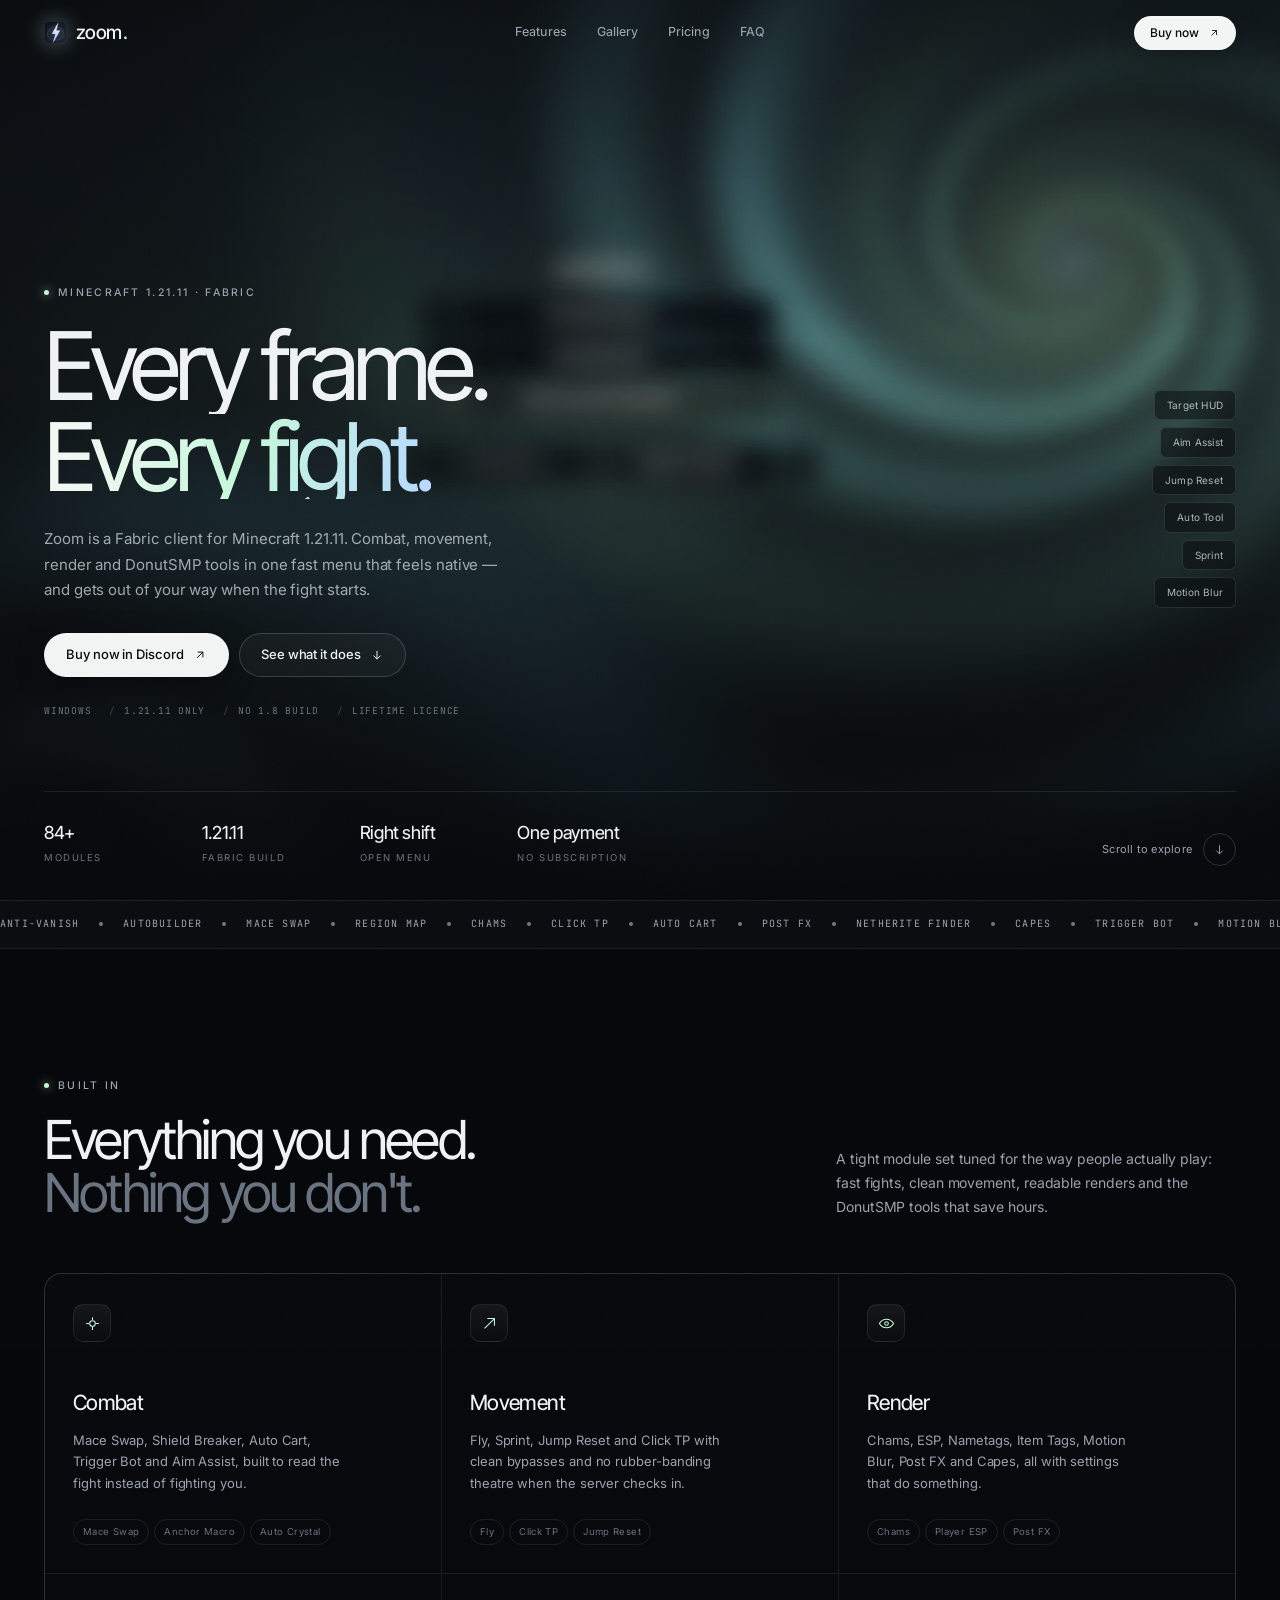
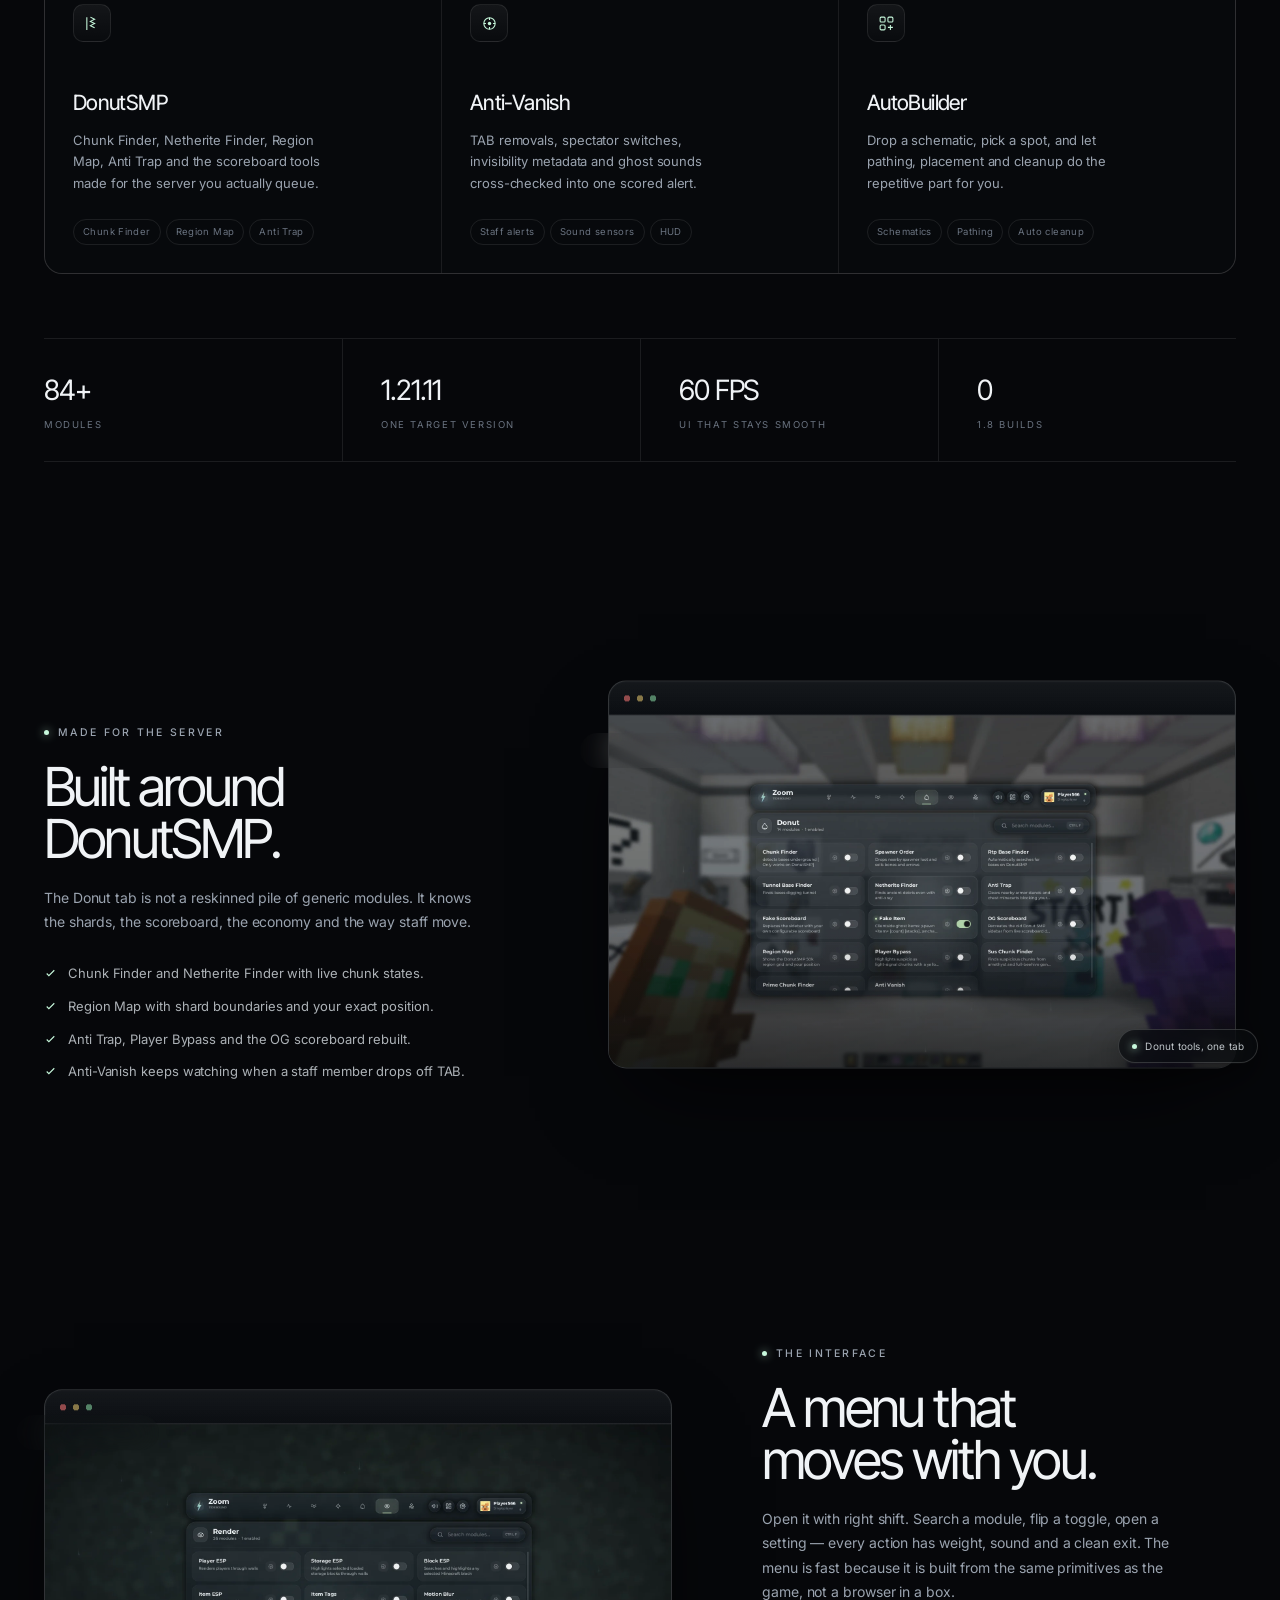
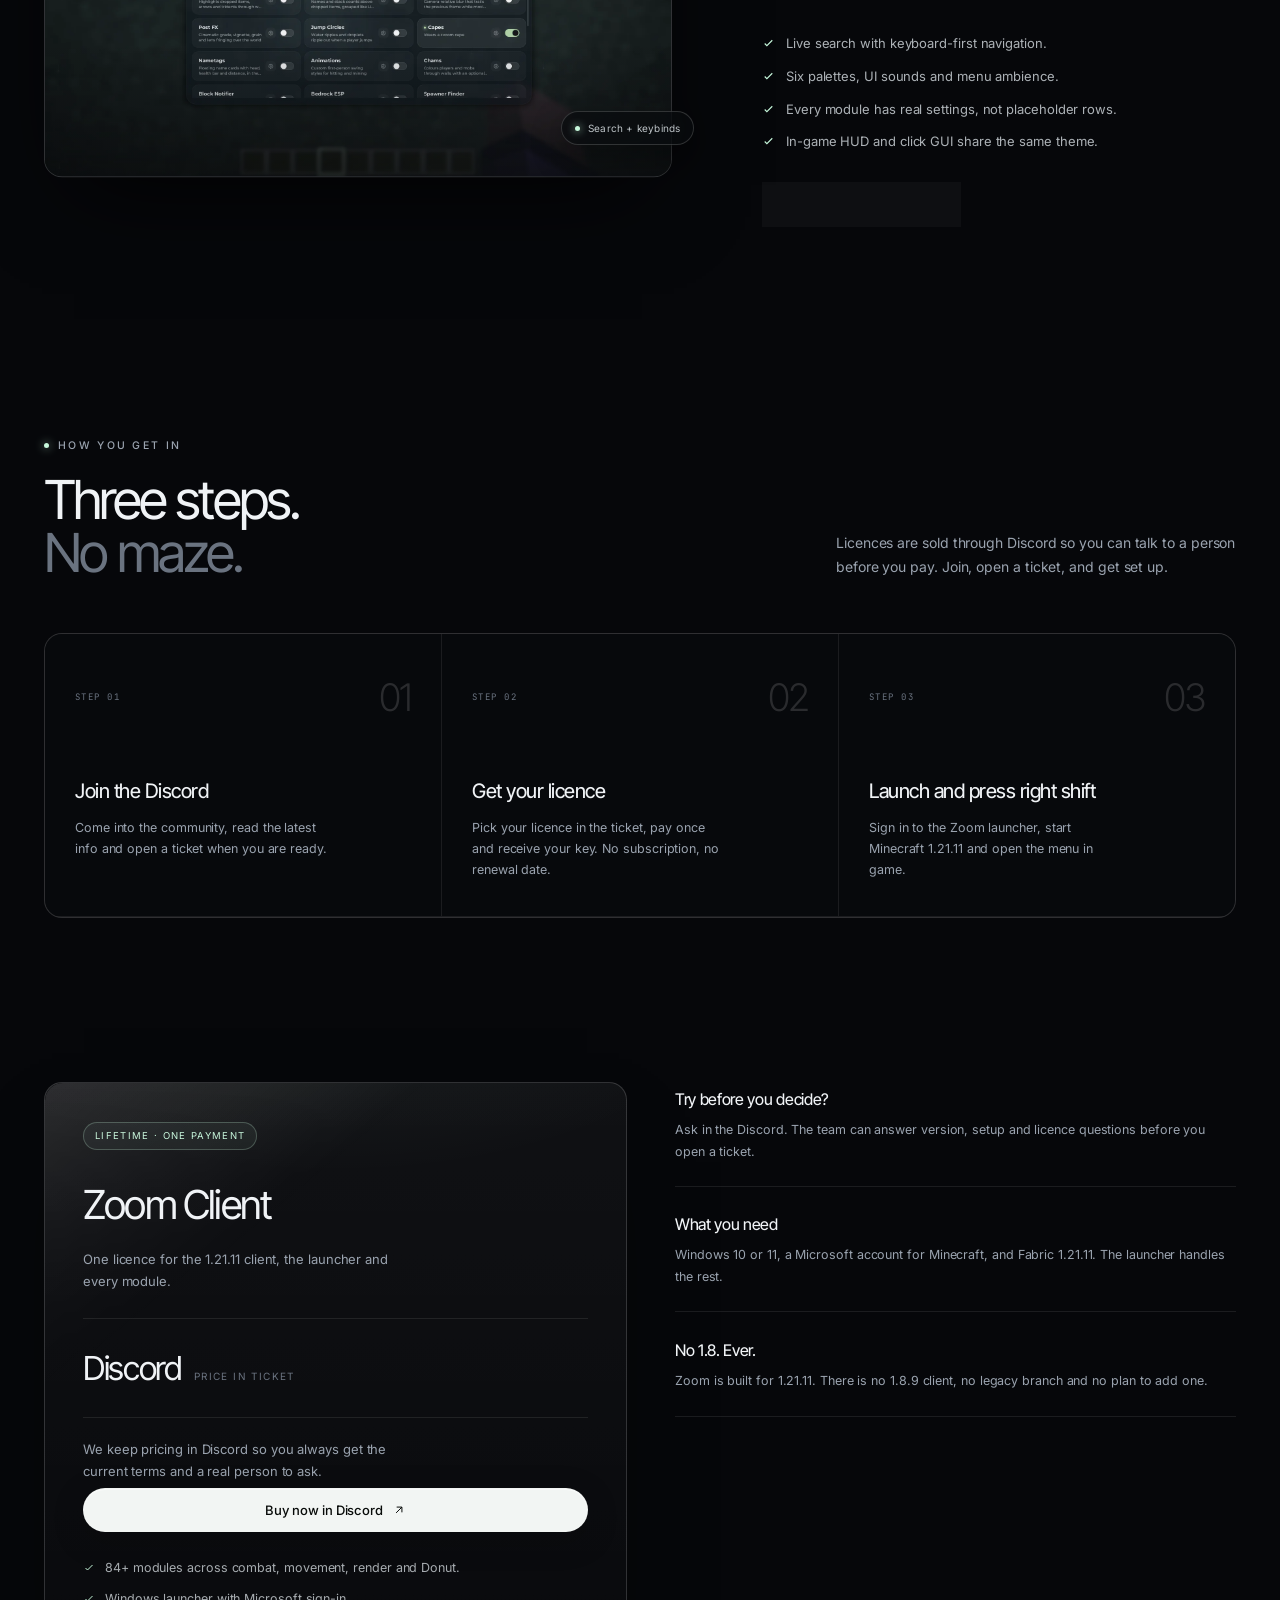
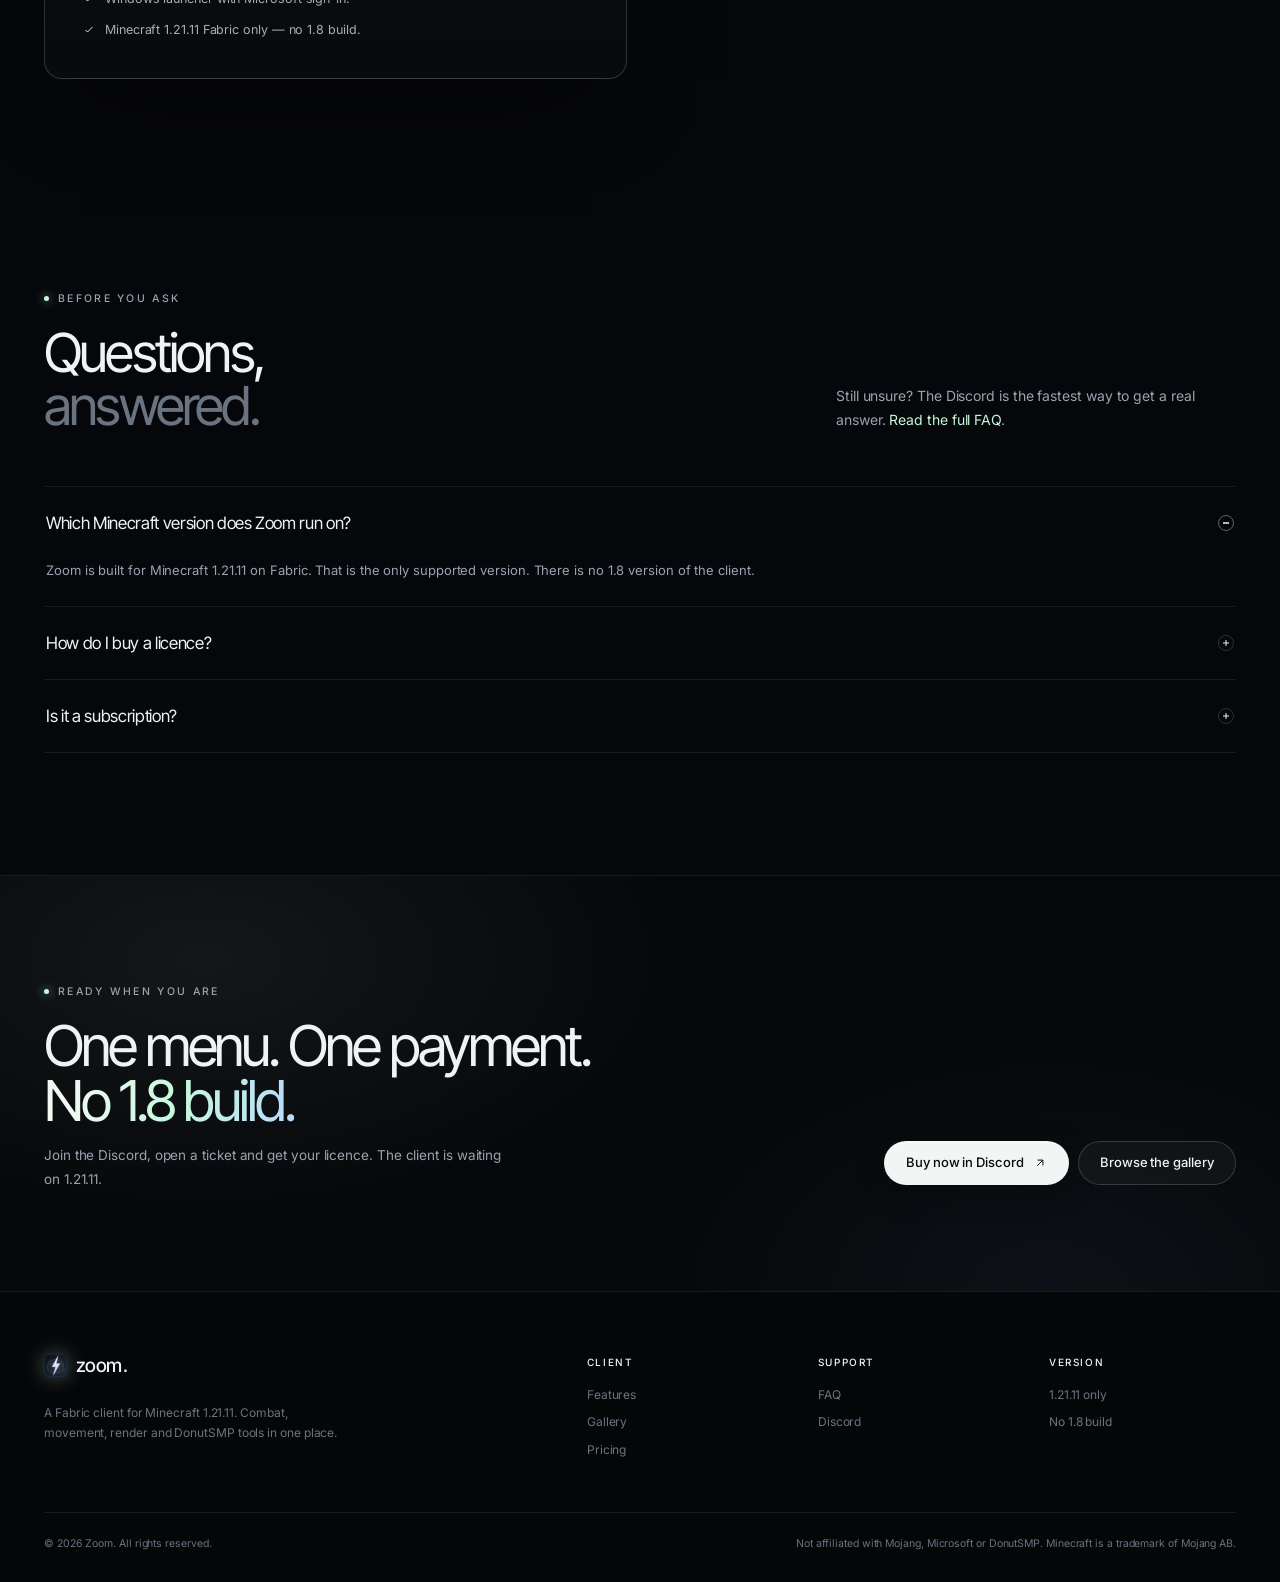
==== index.html @ 2bab6a69 "Publish the Zoom client site Build a static marketing site for the 1.21.11 Fabric client, with real " ====
<!doctype html>
<html lang="en">
<head>
  <meta charset="utf-8">
  <meta name="viewport" content="width=device-width, initial-scale=1">
  <title>Zoom — the Minecraft client that keeps up</title>
  <meta name="description" content="Zoom is a Fabric client for Minecraft 1.21.11 with combat, movement, render and DonutSMP tools. One menu, one payment, no 1.8 build.">
  <meta name="theme-color" content="#05070a">
  <meta property="og:title" content="Zoom — the Minecraft client that keeps up">
  <meta property="og:description" content="Combat, movement, render and DonutSMP tools for Minecraft 1.21.11. Built to feel native.">
  <meta property="og:image" content="assets/screenshots/gui-combat.webp">
  <link rel="icon" href="assets/logo.png">
  <link rel="preconnect" href="https://fonts.googleapis.com">
  <link rel="preconnect" href="https://fonts.gstatic.com" crossorigin>
  <link rel="stylesheet" href="css/style.css">
  <script src="js/main.js" defer></script>
</head>
<body>
  <a class="skip-link" href="#main">Skip to content</a>
  <div class="scroll-progress" aria-hidden="true"></div>
  <div class="noise" aria-hidden="true"></div>

  <header class="site-header">
    <div class="wrap nav">
      <a class="brand" href="index.html" aria-label="Zoom home">
        <img src="assets/logo.png" alt="" width="30" height="30">
        zoom<em>.</em>
      </a>
      <nav class="nav-links" aria-label="Primary navigation">
        <a href="features.html">Features</a>
        <a href="gallery.html">Gallery</a>
        <a href="pricing.html">Pricing</a>
        <a href="faq.html">FAQ</a>
      </nav>
      <div class="nav-actions">
        <a class="btn btn--primary btn--sm" href="https://discord.gg/vNaJJBzujt" target="_blank" rel="noopener" data-magnetic>
          Buy now
          <svg viewBox="0 0 24 24" fill="none" stroke="currentColor" stroke-width="1.7"><path d="M7 17 17 7M8 7h9v9"/></svg>
        </a>
        <button class="menu-toggle" type="button" aria-label="Open menu" aria-expanded="false">
          <span></span><span></span>
        </button>
      </div>
    </div>
  </header>

  <div class="mobile-menu" aria-hidden="true">
    <nav aria-label="Mobile navigation">
      <a href="index.html">Home</a>
      <a href="features.html">Features</a>
      <a href="gallery.html">Gallery</a>
      <a href="pricing.html">Pricing</a>
      <a href="faq.html">FAQ</a>
      <a href="https://discord.gg/vNaJJBzujt" target="_blank" rel="noopener">Discord</a>
    </nav>
  </div>

  <main id="main">
    <section class="hero" aria-labelledby="hero-title">
      <div class="hero__media" aria-hidden="true">
        <img src="assets/screenshots/hero-menu.webp" alt="" width="1920" height="1080">
      </div>
      <div class="hero__scrim" aria-hidden="true"></div>
      <div class="hero__grain" aria-hidden="true"></div>

      <div class="hero__inner">
        <div class="hero__copy">
          <span class="eyebrow">Minecraft 1.21.11 · Fabric</span>
          <h1 id="hero-title">
            <span class="line"><span>Every frame.</span></span>
            <span class="line"><span class="gradient-text">Every fight.</span></span>
          </h1>
          <p class="hero__sub">
            Zoom is a Fabric client for Minecraft 1.21.11. Combat, movement,
            render and DonutSMP tools in one fast menu that feels native — and
            gets out of your way when the fight starts.
          </p>
          <div class="hero__actions">
            <a class="btn btn--primary" href="https://discord.gg/vNaJJBzujt" target="_blank" rel="noopener" data-magnetic>
              Buy now in Discord
              <svg viewBox="0 0 24 24" fill="none" stroke="currentColor" stroke-width="1.7"><path d="M7 17 17 7M8 7h9v9"/></svg>
            </a>
            <a class="btn btn--ghost" href="#features">
              See what it does
              <svg viewBox="0 0 24 24" fill="none" stroke="currentColor" stroke-width="1.7"><path d="M12 5v14M6 13l6 6 6-6"/></svg>
            </a>
          </div>
          <div class="hero__note">
            <span>Windows</span>
            <span>1.21.11 only</span>
            <span>No 1.8 build</span>
            <span>Lifetime licence</span>
          </div>
        </div>

        <div class="hero__chips" aria-hidden="true">
          <span>Target HUD</span>
          <span>Aim Assist</span>
          <span>Jump Reset</span>
          <span>Auto Tool</span>
          <span>Sprint</span>
          <span>Motion Blur</span>
        </div>

        <div class="hero__bottom">
          <div class="hero__stats">
            <div class="hero__stat">
              <strong data-count="84" data-suffix="+">84+</strong>
              <span>Modules</span>
            </div>
            <div class="hero__stat">
              <strong>1.21.11</strong>
              <span>Fabric build</span>
            </div>
            <div class="hero__stat">
              <strong>Right shift</strong>
              <span>Open menu</span>
            </div>
            <div class="hero__stat">
              <strong>One payment</strong>
              <span>No subscription</span>
            </div>
          </div>
          <a class="scroll-cue" href="#features">
            Scroll to explore
            <i>
              <svg viewBox="0 0 24 24" fill="none" stroke="currentColor" stroke-width="1.7"><path d="M12 4v16M6 14l6 6 6-6"/></svg>
            </i>
          </a>
        </div>
      </div>
    </section>

    <div class="ticker" aria-hidden="true">
      <div class="ticker__track">
        <span class="ticker__item">Anti-Vanish</span>
        <span class="ticker__item">AutoBuilder</span>
        <span class="ticker__item">Mace Swap</span>
        <span class="ticker__item">Region Map</span>
        <span class="ticker__item">Chams</span>
        <span class="ticker__item">Click TP</span>
        <span class="ticker__item">Auto Cart</span>
        <span class="ticker__item">Post FX</span>
        <span class="ticker__item">Netherite Finder</span>
        <span class="ticker__item">Capes</span>
        <span class="ticker__item">Trigger Bot</span>
        <span class="ticker__item">Motion Blur</span>
        <span class="ticker__item">Shield Breaker</span>
        <span class="ticker__item">Item ESP</span>
      </div>
    </div>

    <section class="section" id="features">
      <div class="wrap">
        <div class="section-head">
          <div>
            <span class="eyebrow" data-reveal>Built in</span>
            <h2 data-reveal>Everything you need.<br><span class="muted">Nothing you don't.</span></h2>
          </div>
          <p data-reveal>
            A tight module set tuned for the way people actually play:
            fast fights, clean movement, readable renders and the DonutSMP
            tools that save hours.
          </p>
        </div>

        <div class="feature-grid">
          <article class="card" data-reveal>
            <div class="card__icon">
              <svg viewBox="0 0 24 24" fill="none" stroke="currentColor" stroke-width="1.5"><path d="M12 3v4M12 17v4M3 12h4M17 12h4"/><circle cx="12" cy="12" r="4"/></svg>
            </div>
            <h3>Combat</h3>
            <p>Mace Swap, Shield Breaker, Auto Cart, Trigger Bot and Aim Assist, built to read the fight instead of fighting you.</p>
            <div class="card__tags">
              <span class="tag">Mace Swap</span>
              <span class="tag">Anchor Macro</span>
              <span class="tag">Auto Crystal</span>
            </div>
          </article>

          <article class="card" data-reveal>
            <div class="card__icon">
              <svg viewBox="0 0 24 24" fill="none" stroke="currentColor" stroke-width="1.5"><path d="M5 19 19 5M9 5h10v10"/></svg>
            </div>
            <h3>Movement</h3>
            <p>Fly, Sprint, Jump Reset and Click TP with clean bypasses and no rubber-banding theatre when the server checks in.</p>
            <div class="card__tags">
              <span class="tag">Fly</span>
              <span class="tag">Click TP</span>
              <span class="tag">Jump Reset</span>
            </div>
          </article>

          <article class="card" data-reveal>
            <div class="card__icon">
              <svg viewBox="0 0 24 24" fill="none" stroke="currentColor" stroke-width="1.5"><path d="M2 12s3.5-6 10-6 10 6 10 6-3.5 6-10 6S2 12 2 12Z"/><circle cx="12" cy="12" r="2.6"/></svg>
            </div>
            <h3>Render</h3>
            <p>Chams, ESP, Nametags, Item Tags, Motion Blur, Post FX and Capes, all with settings that do something.</p>
            <div class="card__tags">
              <span class="tag">Chams</span>
              <span class="tag">Player ESP</span>
              <span class="tag">Post FX</span>
            </div>
          </article>

          <article class="card" data-reveal>
            <div class="card__icon">
              <svg viewBox="0 0 24 24" fill="none" stroke="currentColor" stroke-width="1.5"><path d="m9 3 6 3-6 3 6 3-6 3 6 3"/><path d="M4 3v18"/></svg>
            </div>
            <h3>DonutSMP</h3>
            <p>Chunk Finder, Netherite Finder, Region Map, Anti Trap and the scoreboard tools made for the server you actually queue.</p>
            <div class="card__tags">
              <span class="tag">Chunk Finder</span>
              <span class="tag">Region Map</span>
              <span class="tag">Anti Trap</span>
            </div>
          </article>

          <article class="card" data-reveal>
            <div class="card__icon">
              <svg viewBox="0 0 24 24" fill="none" stroke="currentColor" stroke-width="1.5"><circle cx="12" cy="12" r="8"/><path d="M12 4v3M12 17v3M4 12h3M17 12h3"/><circle cx="12" cy="12" r="2.4" fill="currentColor" stroke="none"/></svg>
            </div>
            <h3>Anti-Vanish</h3>
            <p>TAB removals, spectator switches, invisibility metadata and ghost sounds cross-checked into one scored alert.</p>
            <div class="card__tags">
              <span class="tag">Staff alerts</span>
              <span class="tag">Sound sensors</span>
              <span class="tag">HUD</span>
            </div>
          </article>

          <article class="card" data-reveal>
            <div class="card__icon">
              <svg viewBox="0 0 24 24" fill="none" stroke="currentColor" stroke-width="1.5"><rect x="3" y="3" width="7" height="7" rx="1.5"/><rect x="14" y="3" width="7" height="7" rx="1.5"/><rect x="3" y="14" width="7" height="7" rx="1.5"/><path d="M14 17.5h7M17.5 14v7"/></svg>
            </div>
            <h3>AutoBuilder</h3>
            <p>Drop a schematic, pick a spot, and let pathing, placement and cleanup do the repetitive part for you.</p>
            <div class="card__tags">
              <span class="tag">Schematics</span>
              <span class="tag">Pathing</span>
              <span class="tag">Auto cleanup</span>
            </div>
          </article>
        </div>

        <div class="stat-band" data-reveal>
          <div>
            <strong data-count="84" data-suffix="+">84+</strong>
            <span>Modules</span>
          </div>
          <div>
            <strong>1.21.11</strong>
            <span>One target version</span>
          </div>
          <div>
            <strong>60 FPS</strong>
            <span>UI that stays smooth</span>
          </div>
          <div>
            <strong>0</strong>
            <span>1.8 builds</span>
          </div>
        </div>
      </div>
    </section>

    <section class="section">
      <div class="wrap split">
        <div class="split__copy" data-reveal="left">
          <span class="eyebrow">Made for the server</span>
          <h2>Built around DonutSMP.</h2>
          <p>
            The Donut tab is not a reskinned pile of generic modules. It knows
            the shards, the scoreboard, the economy and the way staff move.
          </p>
          <ul class="feature-list">
            <li>
              <svg viewBox="0 0 24 24" fill="none" stroke="currentColor" stroke-width="2"><path d="m5 12 4 4L19 6"/></svg>
              Chunk Finder and Netherite Finder with live chunk states.
            </li>
            <li>
              <svg viewBox="0 0 24 24" fill="none" stroke="currentColor" stroke-width="2"><path d="m5 12 4 4L19 6"/></svg>
              Region Map with shard boundaries and your exact position.
            </li>
            <li>
              <svg viewBox="0 0 24 24" fill="none" stroke="currentColor" stroke-width="2"><path d="m5 12 4 4L19 6"/></svg>
              Anti Trap, Player Bypass and the OG scoreboard rebuilt.
            </li>
            <li>
              <svg viewBox="0 0 24 24" fill="none" stroke="currentColor" stroke-width="2"><path d="m5 12 4 4L19 6"/></svg>
              Anti-Vanish keeps watching when a staff member drops off TAB.
            </li>
          </ul>
        </div>
        <div class="split__media" data-reveal="scale">
          <div class="shot-frame" data-tilt="5" data-parallax="0.04">
            <img src="assets/screenshots/gui-donut.webp" alt="Zoom client Donut tab showing Chunk Finder, Netherite Finder, Region Map and Anti Vanish modules" loading="lazy" width="1920" height="1080">
          </div>
          <div class="float-tag float-tag--a"><i></i> 84 modules loaded</div>
          <div class="float-tag float-tag--b"><i></i> Donut tools, one tab</div>
        </div>
      </div>
    </section>

    <section class="section">
      <div class="wrap split split--reverse">
        <div class="split__copy" data-reveal="left">
          <span class="eyebrow">The interface</span>
          <h2>A menu that moves with you.</h2>
          <p>
            Open it with right shift. Search a module, flip a toggle, open a
            setting — every action has weight, sound and a clean exit. The
            menu is fast because it is built from the same primitives as the
            game, not a browser in a box.
          </p>
          <ul class="feature-list">
            <li>
              <svg viewBox="0 0 24 24" fill="none" stroke="currentColor" stroke-width="2"><path d="m5 12 4 4L19 6"/></svg>
              Live search with keyboard-first navigation.
            </li>
            <li>
              <svg viewBox="0 0 24 24" fill="none" stroke="currentColor" stroke-width="2"><path d="m5 12 4 4L19 6"/></svg>
              Six palettes, UI sounds and menu ambience.
            </li>
            <li>
              <svg viewBox="0 0 24 24" fill="none" stroke="currentColor" stroke-width="2"><path d="m5 12 4 4L19 6"/></svg>
              Every module has real settings, not placeholder rows.
            </li>
            <li>
              <svg viewBox="0 0 24 24" fill="none" stroke="currentColor" stroke-width="2"><path d="m5 12 4 4L19 6"/></svg>
              In-game HUD and click GUI share the same theme.
            </li>
          </ul>
          <a class="btn btn--ghost" href="features.html" style="margin-top: 30px">
            Explore every feature
            <svg viewBox="0 0 24 24" fill="none" stroke="currentColor" stroke-width="1.7"><path d="M5 12h14M13 6l6 6-6 6"/></svg>
          </a>
        </div>
        <div class="split__media" data-reveal="scale">
          <div class="shot-frame" data-tilt="5" data-parallax="0.04">
            <img src="assets/screenshots/gui-render.webp" alt="Zoom client Render tab with Player ESP, Chams, Motion Blur and Post FX modules" loading="lazy" width="1920" height="1080">
          </div>
          <div class="float-tag float-tag--a"><i></i> Render · 26 modules</div>
          <div class="float-tag float-tag--b"><i></i> Search + keybinds</div>
        </div>
      </div>
    </section>

    <section class="section section--tight">
      <div class="wrap">
        <div class="section-head">
          <div>
            <span class="eyebrow" data-reveal>How you get in</span>
            <h2 data-reveal>Three steps.<br><span class="muted">No maze.</span></h2>
          </div>
          <p data-reveal>
            Licences are sold through Discord so you can talk to a person
            before you pay. Join, open a ticket, and get set up.
          </p>
        </div>

        <div class="steps">
          <article class="step" data-reveal>
            <div class="step__num"><span>STEP 01</span><strong>01</strong></div>
            <h3>Join the Discord</h3>
            <p>Come into the community, read the latest info and open a ticket when you are ready.</p>
          </article>
          <article class="step" data-reveal>
            <div class="step__num"><span>STEP 02</span><strong>02</strong></div>
            <h3>Get your licence</h3>
            <p>Pick your licence in the ticket, pay once and receive your key. No subscription, no renewal date.</p>
          </article>
          <article class="step" data-reveal>
            <div class="step__num"><span>STEP 03</span><strong>03</strong></div>
            <h3>Launch and press right shift</h3>
            <p>Sign in to the Zoom launcher, start Minecraft 1.21.11 and open the menu in game.</p>
          </article>
        </div>
      </div>
    </section>

    <section class="section section--tight">
      <div class="wrap">
        <div class="price-grid">
          <div class="price-card" data-reveal>
            <span class="price-card__badge">Lifetime · one payment</span>
            <h3>Zoom Client</h3>
            <p>One licence for the 1.21.11 client, the launcher and every module.</p>
            <div class="price-card__price">
              <strong>Discord</strong>
              <span>price in ticket</span>
            </div>
            <p>We keep pricing in Discord so you always get the current terms and a real person to ask.</p>
            <a class="btn btn--primary btn--wide" href="https://discord.gg/vNaJJBzujt" target="_blank" rel="noopener" data-magnetic>
              Buy now in Discord
              <svg viewBox="0 0 24 24" fill="none" stroke="currentColor" stroke-width="1.7"><path d="M7 17 17 7M8 7h9v9"/></svg>
            </a>
            <ul class="price-list">
              <li><svg viewBox="0 0 24 24" fill="none" stroke="currentColor" stroke-width="2"><path d="m5 12 4 4L19 6"/></svg>84+ modules across combat, movement, render and Donut.</li>
              <li><svg viewBox="0 0 24 24" fill="none" stroke="currentColor" stroke-width="2"><path d="m5 12 4 4L19 6"/></svg>Windows launcher with Microsoft sign-in.</li>
              <li><svg viewBox="0 0 24 24" fill="none" stroke="currentColor" stroke-width="2"><path d="m5 12 4 4L19 6"/></svg>Minecraft 1.21.11 Fabric only — no 1.8 build.</li>
            </ul>
          </div>
          <div class="price-aside">
            <div class="info-card" data-reveal>
              <h4>Try before you decide?</h4>
              <p>Ask in the Discord. The team can answer version, setup and licence questions before you open a ticket.</p>
            </div>
            <div class="info-card" data-reveal>
              <h4>What you need</h4>
              <p>Windows 10 or 11, a Microsoft account for Minecraft, and Fabric 1.21.11. The launcher handles the rest.</p>
            </div>
            <div class="info-card" data-reveal>
              <h4>No 1.8. Ever.</h4>
              <p>Zoom is built for 1.21.11. There is no 1.8.9 client, no legacy branch and no plan to add one.</p>
            </div>
          </div>
        </div>
      </div>
    </section>

    <section class="section">
      <div class="wrap">
        <div class="section-head">
          <div>
            <span class="eyebrow" data-reveal>Before you ask</span>
            <h2 data-reveal>Questions,<br><span class="muted">answered.</span></h2>
          </div>
          <p data-reveal>Still unsure? The Discord is the fastest way to get a real answer. <a href="faq.html" style="color: var(--mint)">Read the full FAQ</a>.</p>
        </div>
        <div class="faq-list" data-reveal>
          <div class="faq-item is-open">
            <button class="faq-q" type="button" aria-expanded="true">Which Minecraft version does Zoom run on?<i></i></button>
            <div class="faq-a"><div><p>Zoom is built for Minecraft 1.21.11 on Fabric. That is the only supported version. There is no 1.8 version of the client.</p></div></div>
          </div>
          <div class="faq-item">
            <button class="faq-q" type="button" aria-expanded="false">How do I buy a licence?<i></i></button>
            <div class="faq-a"><div><p>Join the Discord and open a ticket. You will get the current price, payment details and a key that you redeem in the launcher.</p></div></div>
          </div>
          <div class="faq-item">
            <button class="faq-q" type="button" aria-expanded="false">Is it a subscription?<i></i></button>
            <div class="faq-a"><div><p>No. A licence is a one-time payment. You are not billed monthly and there is no renewal date.</p></div></div>
          </div>
        </div>
      </div>
    </section>

    <section class="cta-band">
      <div class="wrap cta-band__inner">
        <div data-reveal>
          <span class="eyebrow">Ready when you are</span>
          <h2>One menu. One payment.<br><span class="gradient-text">No 1.8 build.</span></h2>
          <p>Join the Discord, open a ticket and get your licence. The client is waiting on 1.21.11.</p>
        </div>
        <div class="cta-band__actions" data-reveal>
          <a class="btn btn--primary" href="https://discord.gg/vNaJJBzujt" target="_blank" rel="noopener">
            Buy now in Discord
            <svg viewBox="0 0 24 24" fill="none" stroke="currentColor" stroke-width="1.7"><path d="M7 17 17 7M8 7h9v9"/></svg>
          </a>
          <a class="btn btn--ghost" href="gallery.html">Browse the gallery</a>
        </div>
      </div>
    </section>
  </main>

  <footer class="site-footer">
    <div class="wrap">
      <div class="footer-top">
        <div class="footer-brand">
          <a class="brand" href="index.html">
            <img src="assets/logo.png" alt="" width="30" height="30">
            zoom<em>.</em>
          </a>
          <p>A Fabric client for Minecraft 1.21.11. Combat, movement, render and DonutSMP tools in one place.</p>
        </div>
        <div class="footer-col">
          <h5>Client</h5>
          <a href="features.html">Features</a>
          <a href="gallery.html">Gallery</a>
          <a href="pricing.html">Pricing</a>
        </div>
        <div class="footer-col">
          <h5>Support</h5>
          <a href="faq.html">FAQ</a>
          <a href="https://discord.gg/vNaJJBzujt" target="_blank" rel="noopener">Discord</a>
        </div>
        <div class="footer-col">
          <h5>Version</h5>
          <a href="faq.html">1.21.11 only</a>
          <a href="faq.html">No 1.8 build</a>
        </div>
      </div>
      <div class="footer-bottom">
        <span>© <span data-year>2026</span> Zoom. All rights reserved.</span>
        <span class="disclaimer">Not affiliated with Mojang, Microsoft or DonutSMP. Minecraft is a trademark of Mojang AB.</span>
      </div>
    </div>
  </footer>
</body>
</html>
---- css/style.css ----
@import url("https://fonts.googleapis.com/css2?family=Inter+Tight:wght@300;400;500;600&family=Inter:wght@300;400;450;500;600&family=JetBrains+Mono:wght@400;500&display=swap");

/* ------------------------------------------------------------------ base */

:root {
  --bg: #06070a;
  --bg-raise: #0a0c10;
  --panel: rgba(255, 255, 255, 0.032);
  --panel-strong: rgba(255, 255, 255, 0.06);
  --line: rgba(255, 255, 255, 0.085);
  --line-strong: rgba(255, 255, 255, 0.16);
  --text: #f0f3f6;
  --muted: #9aa3af;
  --faint: #6a7380;
  --mint: #c7f8dc;
  --mint-deep: #8be2b4;
  --ice: #bcdcff;
  --radius: 18px;
  --radius-sm: 12px;
  --ease: cubic-bezier(0.22, 1, 0.36, 1);
  --ease-soft: cubic-bezier(0.4, 0, 0.2, 1);
  --max: 1320px;
  --nav: 66px;
}

*, *::before, *::after { box-sizing: border-box; }

html {
  scroll-behavior: smooth;
  -webkit-text-size-adjust: 100%;
}

body {
  margin: 0;
  min-height: 100vh;
  background:
    radial-gradient(1100px 760px at 8% -12%, rgba(126, 226, 178, 0.055), transparent 62%),
    radial-gradient(900px 700px at 96% 4%, rgba(150, 195, 255, 0.045), transparent 58%),
    var(--bg);
  color: var(--text);
  font-family: "Inter", system-ui, -apple-system, "Segoe UI", sans-serif;
  font-size: 15.5px;
  font-weight: 400;
  line-height: 1.65;
  letter-spacing: -0.005em;
  overflow-x: hidden;
  -webkit-font-smoothing: antialiased;
  text-rendering: optimizeLegibility;
}

body.is-loading { overflow: hidden; }

body.page-leaving {
  opacity: 0;
  transition: opacity 0.3s ease;
}

::selection { background: var(--mint); color: #071009; }

img, svg, video { display: block; max-width: 100%; }
a { color: inherit; text-decoration: none; }
button { font: inherit; color: inherit; }

p, h1, h2, h3, h4, h5, ul, ol, figure, blockquote { margin: 0; }
ul, ol { padding: 0; list-style: none; }

:focus-visible { outline: 2px solid var(--mint); outline-offset: 4px; border-radius: 4px; }

.skip-link {
  position: fixed;
  top: 12px;
  left: 12px;
  z-index: 300;
  padding: 10px 16px;
  border-radius: 999px;
  background: var(--mint);
  color: #06110a;
  font-size: 13px;
  font-weight: 600;
  transform: translateY(-160%);
  transition: transform 0.25s var(--ease);
}
.skip-link:focus { transform: none; }

.wrap {
  width: min(var(--max), calc(100% - 88px));
  margin-inline: auto;
}

/* ---------------------------------------------------------------- grain */

.noise {
  position: fixed;
  inset: -50%;
  z-index: 90;
  pointer-events: none;
  opacity: 0.038;
  background-image: url("data:image/svg+xml;utf8,<svg xmlns='http://www.w3.org/2000/svg' width='160' height='160'><filter id='n'><feTurbulence type='fractalNoise' baseFrequency='.82' numOctaves='4' stitchTiles='stitch'/></filter><rect width='160' height='160' filter='url(%23n)' opacity='.55'/></svg>");
  animation: grain 8s steps(6) infinite;
}

@keyframes grain {
  0%, 100% { transform: translate(0, 0); }
  20% { transform: translate(-2%, 2%); }
  40% { transform: translate(2%, -1%); }
  60% { transform: translate(-1%, -2%); }
  80% { transform: translate(1%, 2%); }
}

/* --------------------------------------------------------------- header */

.site-header {
  position: fixed;
  inset: 0 0 auto;
  z-index: 100;
  height: var(--nav);
  display: flex;
  align-items: center;
  border-bottom: 1px solid transparent;
  transition: background 0.4s var(--ease-soft), border-color 0.4s var(--ease-soft), backdrop-filter 0.4s;
}

.site-header.is-scrolled {
  background: rgba(6, 7, 10, 0.72);
  border-bottom-color: var(--line);
  -webkit-backdrop-filter: blur(18px) saturate(140%);
  backdrop-filter: blur(18px) saturate(140%);
}

.nav {
  display: flex;
  align-items: center;
  gap: 24px;
  height: 100%;
}

.brand {
  display: inline-flex;
  align-items: center;
  gap: 9px;
  font-family: "Inter Tight", sans-serif;
  font-size: 19px;
  font-weight: 500;
  letter-spacing: -0.035em;
  line-height: 1;
  z-index: 2;
}

.brand img {
  width: 23px;
  height: 23px;
  object-fit: contain;
  filter: drop-shadow(0 0 10px rgba(199, 248, 220, 0.35));
  transition: transform 0.5s var(--ease);
}
.brand:hover img { transform: rotate(14deg) scale(1.06); }

.brand em {
  font-style: normal;
  color: var(--mint);
  margin-left: -7px;
}

.nav-links {
  position: absolute;
  left: 50%;
  transform: translateX(-50%);
  display: flex;
  align-items: center;
  gap: 4px;
}

.nav-links a {
  position: relative;
  padding: 7px 13px;
  border-radius: 999px;
  color: var(--muted);
  font-size: 12.5px;
  font-weight: 450;
  letter-spacing: 0.005em;
  transition: color 0.25s ease, background 0.25s ease;
}
.nav-links a:hover { color: var(--text); background: rgba(255, 255, 255, 0.045); }
.nav-links a[aria-current="page"] { color: var(--text); }
.nav-links a[aria-current="page"]::after {
  content: "";
  position: absolute;
  left: 50%;
  bottom: 1px;
  width: 3px;
  height: 3px;
  border-radius: 50%;
  background: var(--mint);
  transform: translateX(-50%);
  box-shadow: 0 0 8px var(--mint);
}

.nav-actions {
  display: flex;
  align-items: center;
  gap: 10px;
  margin-left: auto;
  z-index: 2;
}

/* -------------------------------------------------------------- buttons */

.btn {
  position: relative;
  display: inline-flex;
  align-items: center;
  justify-content: center;
  gap: 9px;
  min-height: 44px;
  padding: 0 21px;
  border: 1px solid transparent;
  border-radius: 999px;
  font-size: 13px;
  font-weight: 500;
  letter-spacing: -0.005em;
  white-space: nowrap;
  overflow: hidden;
  isolation: isolate;
  transition: transform 0.35s var(--ease), background 0.3s ease, border-color 0.3s ease, color 0.3s ease;
}

.btn svg { width: 14px; height: 14px; flex: none; transition: transform 0.35s var(--ease); }

.btn--primary {
  background: #f2f5f3;
  color: #080b09;
  box-shadow: 0 1px 0 rgba(255, 255, 255, 0.5) inset, 0 8px 30px rgba(0, 0, 0, 0.25);
}
.btn--primary::before {
  content: "";
  position: absolute;
  inset: 0;
  z-index: -1;
  background: linear-gradient(110deg, transparent 20%, rgba(199, 248, 220, 0.8) 50%, transparent 80%);
  transform: translateX(-120%);
  transition: transform 0.65s var(--ease);
}
.btn--primary:hover { transform: translateY(-1px); background: #ffffff; }
.btn--primary:hover::before { transform: translateX(120%); }
.btn--primary:hover svg { transform: translate(2px, -2px); }

.btn--ghost {
  border-color: var(--line-strong);
  background: rgba(255, 255, 255, 0.035);
  color: var(--text);
  -webkit-backdrop-filter: blur(14px);
  backdrop-filter: blur(14px);
}
.btn--ghost:hover { background: rgba(255, 255, 255, 0.075); border-color: rgba(255, 255, 255, 0.28); transform: translateY(-1px); }
.btn--ghost:hover svg { transform: translateX(3px); }

.btn--sm { min-height: 34px; padding: 0 15px; font-size: 12px; }
.btn--sm svg { width: 12px; height: 12px; }
.btn--wide { width: 100%; }

.menu-toggle {
  display: none;
  width: 36px;
  height: 36px;
  padding: 0;
  border: 1px solid var(--line);
  border-radius: 50%;
  background: rgba(255, 255, 255, 0.04);
  cursor: pointer;
  place-items: center;
}
.menu-toggle span {
  display: block;
  width: 13px;
  height: 1px;
  margin: 3px auto;
  background: var(--text);
  transition: transform 0.3s var(--ease);
}
body.menu-open .menu-toggle span:first-child { transform: translateY(2px) rotate(45deg); }
body.menu-open .menu-toggle span:last-child { transform: translateY(-2px) rotate(-45deg); }

.mobile-menu {
  position: fixed;
  inset: 0;
  z-index: 95;
  display: flex;
  align-items: flex-end;
  padding: 110px 28px 40px;
  background: rgba(6, 7, 10, 0.86);
  -webkit-backdrop-filter: blur(26px);
  backdrop-filter: blur(26px);
  opacity: 0;
  visibility: hidden;
  transition: opacity 0.35s var(--ease), visibility 0.35s;
}
body.menu-open .mobile-menu { opacity: 1; visibility: visible; }
.mobile-menu nav { display: grid; gap: 4px; width: 100%; }
.mobile-menu a {
  font-family: "Inter Tight", sans-serif;
  font-size: clamp(30px, 9vw, 46px);
  font-weight: 400;
  letter-spacing: -0.04em;
  padding: 6px 0;
  border-bottom: 1px solid var(--line);
  opacity: 0;
  transform: translateY(18px);
  transition: opacity 0.4s var(--ease), transform 0.4s var(--ease), color 0.2s;
}
body.menu-open .mobile-menu a { opacity: 1; transform: none; }
body.menu-open .mobile-menu a:nth-child(1) { transition-delay: 0.06s; }
body.menu-open .mobile-menu a:nth-child(2) { transition-delay: 0.1s; }
body.menu-open .mobile-menu a:nth-child(3) { transition-delay: 0.14s; }
body.menu-open .mobile-menu a:nth-child(4) { transition-delay: 0.18s; }
body.menu-open .mobile-menu a:nth-child(5) { transition-delay: 0.22s; }
body.menu-open .mobile-menu a:nth-child(6) { transition-delay: 0.26s; }
.mobile-menu a:hover { color: var(--mint); }

/* ---------------------------------------------------------------- scroll */

.scroll-progress {
  position: fixed;
  inset: 0 auto auto 0;
  z-index: 110;
  width: 100%;
  height: 1px;
  background: linear-gradient(90deg, var(--mint), var(--ice));
  transform: scaleX(0);
  transform-origin: left;
  opacity: 0.75;
  pointer-events: none;
}

/* ----------------------------------------------------------------- hero */

.hero {
  position: relative;
  min-height: 100svh;
  display: flex;
  align-items: flex-end;
  overflow: hidden;
  isolation: isolate;
}

.hero__media,
.hero__scrim,
.hero__grain {
  position: absolute;
  inset: 0;
}

.hero__media img {
  width: 100%;
  height: 100%;
  object-fit: cover;
  object-position: 62% center;
  filter: brightness(0.95) saturate(0.92) contrast(1.02);
  transform: scale(1.06);
  animation: hero-drift 26s var(--ease-soft) infinite alternate;
}

@keyframes hero-drift {
  from { transform: scale(1.07) translate3d(-0.6%, 0, 0); }
  to { transform: scale(1.13) translate3d(0.9%, -1.2%, 0); }
}

.hero__scrim {
  background:
    linear-gradient(180deg, rgba(6, 7, 10, 0.66) 0%, rgba(6, 7, 10, 0.08) 38%, rgba(6, 7, 10, 0.62) 78%, var(--bg) 100%),
    linear-gradient(90deg, rgba(6, 7, 10, 0.74) 0%, rgba(6, 7, 10, 0.08) 56%, rgba(6, 7, 10, 0.24) 100%);
}

.hero__grain {
  opacity: 0.14;
  mix-blend-mode: overlay;
  background-image: url("data:image/svg+xml;utf8,<svg xmlns='http://www.w3.org/2000/svg' width='120' height='120'><filter id='g'><feTurbulence type='fractalNoise' baseFrequency='.9' numOctaves='3'/></filter><rect width='120' height='120' filter='url(%23g)' opacity='.5'/></svg>");
  pointer-events: none;
}

.hero__inner {
  position: relative;
  z-index: 2;
  width: min(var(--max), calc(100% - 88px));
  margin-inline: auto;
  padding: 150px 0 34px;
  display: grid;
  gap: 72px;
}

.hero__copy { max-width: 640px; }

.eyebrow {
  display: inline-flex;
  align-items: center;
  gap: 9px;
  font-size: 10.5px;
  font-weight: 500;
  letter-spacing: 0.22em;
  text-transform: uppercase;
  color: var(--muted);
}

.eyebrow::before {
  content: "";
  width: 5px;
  height: 5px;
  border-radius: 50%;
  background: var(--mint);
  box-shadow: 0 0 10px rgba(199, 248, 220, 0.8);
  animation: dot 3s ease-in-out infinite;
}

.eyebrow:empty::before { display: none; }

@keyframes dot {
  0%, 100% { opacity: 0.55; transform: scale(0.9); }
  50% { opacity: 1; transform: scale(1.15); }
}

.hero h1 {
  margin: 20px 0 22px;
  font-family: "Inter Tight", sans-serif;
  font-size: clamp(3.4rem, 7.4vw, 7rem);
  font-weight: 400;
  line-height: 0.9;
  letter-spacing: -0.062em;
  text-wrap: balance;
}

.hero h1 .line {
  display: block;
  overflow: hidden;
  padding-bottom: 0.06em;
}

.hero h1 .line > span {
  display: inline-block;
  animation: line-up 1.15s var(--ease) both;
}
.hero h1 .line:nth-child(2) > span { animation-delay: 0.1s; }

@keyframes line-up {
  from { transform: translateY(115%) rotate(1.5deg); }
  to { transform: none; }
}

.hero__sub {
  max-width: 470px;
  color: rgba(230, 237, 241, 0.68);
  font-size: 15px;
  line-height: 1.7;
  animation: intro-fade 1s var(--ease) 0.3s both;
}

.hero__actions {
  display: flex;
  flex-wrap: wrap;
  gap: 10px;
  margin-top: 30px;
  animation: intro-fade 1s var(--ease) 0.42s both;
}

.hero__note {
  display: flex;
  flex-wrap: wrap;
  gap: 6px 18px;
  margin-top: 26px;
  color: var(--faint);
  font-family: "JetBrains Mono", monospace;
  font-size: 9.5px;
  letter-spacing: 0.08em;
  text-transform: uppercase;
  animation: intro-fade 1s var(--ease) 0.54s both;
}

.hero__note span { display: inline-flex; align-items: center; gap: 8px; }
.hero__note span + span::before { content: "/"; color: rgba(255, 255, 255, 0.2); }

@keyframes intro-fade {
  from { opacity: 0; transform: translateY(16px); }
  to { opacity: 1; transform: none; }
}

.hero__bottom {
  display: flex;
  align-items: flex-end;
  justify-content: space-between;
  gap: 40px;
  padding-top: 26px;
  border-top: 1px solid var(--line);
  animation: intro-fade 1s var(--ease) 0.64s both;
}

.hero__stats {
  display: grid;
  grid-template-columns: repeat(4, minmax(0, 1fr));
  gap: 48px;
}

.hero__stat { display: flex; flex-direction: column; gap: 3px; }
.hero__stat strong {
  font-family: "Inter Tight", sans-serif;
  font-size: 18px;
  font-weight: 450;
  letter-spacing: -0.02em;
}
.hero__stat span {
  color: var(--faint);
  font-size: 9.5px;
  letter-spacing: 0.16em;
  text-transform: uppercase;
}

.scroll-cue {
  display: inline-flex;
  align-items: center;
  gap: 11px;
  color: var(--muted);
  font-size: 11px;
  letter-spacing: 0.02em;
  white-space: nowrap;
  transition: color 0.25s;
}
.scroll-cue:hover { color: var(--text); }
.scroll-cue i {
  display: grid;
  place-items: center;
  width: 33px;
  height: 33px;
  border: 1px solid var(--line-strong);
  border-radius: 50%;
  transition: transform 0.35s var(--ease), background 0.3s;
}
.scroll-cue i svg { width: 13px; height: 13px; animation: nudge 2.4s ease-in-out infinite; }
.scroll-cue:hover i { background: rgba(255, 255, 255, 0.06); transform: translateY(3px); }
@keyframes nudge {
  0%, 100% { transform: translateY(-2px); }
  50% { transform: translateY(3px); }
}

/* hero side chips (cold-style) */

.hero__chips {
  position: absolute;
  right: 0;
  top: 34%;
  z-index: 3;
  display: grid;
  gap: 7px;
  justify-items: end;
  pointer-events: none;
}

.hero__chips span {
  padding: 6px 12px;
  border: 1px solid rgba(255, 255, 255, 0.11);
  border-radius: 6px;
  background: rgba(10, 13, 16, 0.55);
  -webkit-backdrop-filter: blur(12px);
  backdrop-filter: blur(12px);
  color: rgba(235, 242, 246, 0.72);
  font-size: 10px;
  letter-spacing: 0.02em;
  opacity: 0;
  transform: translateX(22px);
  animation: chip-in 0.8s var(--ease) forwards;
}
.hero__chips span:nth-child(1) { animation-delay: 0.7s; }
.hero__chips span:nth-child(2) { animation-delay: 0.82s; }
.hero__chips span:nth-child(3) { animation-delay: 0.94s; }
.hero__chips span:nth-child(4) { animation-delay: 1.06s; }
.hero__chips span:nth-child(5) { animation-delay: 1.18s; }
.hero__chips span:nth-child(6) { animation-delay: 1.3s; }

@keyframes chip-in {
  to { opacity: 1; transform: none; }
}

/* --------------------------------------------------------------- ticker */

.ticker {
  overflow: hidden;
  border-block: 1px solid var(--line);
  background: rgba(255, 255, 255, 0.018);
  padding: 15px 0;
}

.ticker__track {
  display: flex;
  width: max-content;
  will-change: transform;
  animation: ticker 44s linear infinite;
}

.ticker:hover .ticker__track { animation-play-state: paused; }

.ticker__item {
  display: inline-flex;
  align-items: center;
  gap: 20px;
  padding-right: 20px;
  color: var(--muted);
  font-family: "JetBrains Mono", monospace;
  font-size: 10px;
  letter-spacing: 0.12em;
  text-transform: uppercase;
  white-space: nowrap;
}
.ticker__item::after {
  content: "";
  width: 4px;
  height: 4px;
  border-radius: 50%;
  background: rgba(199, 248, 220, 0.5);
}

@keyframes ticker {
  to { transform: translateX(-50%); }
}

/* -------------------------------------------------------------- section */

.section { padding: 122px 0; }
.section--tight { padding: 82px 0; }

.section-head {
  display: grid;
  grid-template-columns: minmax(0, 1.25fr) minmax(0, 0.75fr);
  gap: 60px;
  align-items: end;
  margin-bottom: 54px;
}

.section-head h2,
.split h2 {
  margin-top: 18px;
  font-family: "Inter Tight", sans-serif;
  font-size: clamp(2.4rem, 4.2vw, 4.1rem);
  font-weight: 400;
  line-height: 0.98;
  letter-spacing: -0.052em;
  text-wrap: balance;
}

.section-head > p,
.section-head > div > p {
  color: var(--muted);
  font-size: 14px;
  line-height: 1.72;
  max-width: 400px;
  justify-self: end;
}

.section-head--center {
  grid-template-columns: 1fr;
  justify-items: center;
  text-align: center;
  gap: 0;
  margin-bottom: 44px;
}

.muted { color: var(--faint); }

.gradient-text {
  background: linear-gradient(105deg, #f4f8f5 8%, #c7f8dc 52%, #b8d9ff 100%);
  -webkit-background-clip: text;
  background-clip: text;
  color: transparent;
}

/* -------------------------------------------------------------- cards */

.feature-grid {
  display: grid;
  grid-template-columns: repeat(3, minmax(0, 1fr));
  gap: 1px;
  background: var(--line);
  border: 1px solid var(--line);
  border-radius: var(--radius);
  overflow: hidden;
}

.card {
  position: relative;
  padding: 30px 28px 28px;
  background: #07090c;
  overflow: hidden;
  transition: background 0.4s var(--ease-soft), transform 0.4s var(--ease);
}
.card::before {
  content: "";
  position: absolute;
  inset: 0;
  background: radial-gradient(340px circle at var(--mx, 50%) var(--my, 0%), rgba(199, 248, 220, 0.09), transparent 62%);
  opacity: 0;
  transition: opacity 0.45s;
  pointer-events: none;
}
.card:hover { background: #0a0d11; }
.card:hover::before { opacity: 1; }

.card__icon {
  display: grid;
  place-items: center;
  width: 38px;
  height: 38px;
  margin-bottom: 44px;
  border: 1px solid var(--line);
  border-radius: 10px;
  background: linear-gradient(180deg, rgba(255, 255, 255, 0.055), rgba(255, 255, 255, 0.01));
  color: var(--mint);
  transition: transform 0.45s var(--ease), border-color 0.3s;
}
.card:hover .card__icon { transform: translateY(-3px); border-color: rgba(199, 248, 220, 0.32); }
.card__icon svg { width: 17px; height: 17px; }

.card h3 {
  font-family: "Inter Tight", sans-serif;
  font-size: 21px;
  font-weight: 450;
  letter-spacing: -0.03em;
}

.card p {
  margin-top: 9px;
  color: var(--muted);
  font-size: 13px;
  line-height: 1.68;
  max-width: 34ch;
}

.card__tags {
  display: flex;
  flex-wrap: wrap;
  gap: 5px;
  margin-top: 24px;
}

.tag {
  padding: 4px 9px;
  border: 1px solid var(--line);
  border-radius: 999px;
  color: var(--faint);
  font-size: 9.5px;
  letter-spacing: 0.04em;
  white-space: nowrap;
  transition: color 0.25s, border-color 0.25s;
}
.card:hover .tag { color: var(--muted); }
.tag:hover { color: var(--mint); border-color: rgba(199, 248, 220, 0.24); }

.stat-band {
  display: grid;
  grid-template-columns: repeat(4, minmax(0, 1fr));
  margin-top: 64px;
  border-block: 1px solid var(--line);
}
.stat-band > div {
  display: flex;
  flex-direction: column;
  gap: 4px;
  padding: 28px 0;
}
.stat-band > div + div { padding-left: 38px; border-left: 1px solid var(--line); }
.stat-band strong {
  font-family: "Inter Tight", sans-serif;
  font-size: 28px;
  font-weight: 400;
  letter-spacing: -0.04em;
}
.stat-band span {
  color: var(--faint);
  font-size: 9.5px;
  letter-spacing: 0.17em;
  text-transform: uppercase;
}

/* --------------------------------------------------------------- split */

.split {
  display: grid;
  grid-template-columns: minmax(0, 0.86fr) minmax(0, 1.14fr);
  gap: clamp(48px, 7vw, 100px);
  align-items: center;
}
.split--reverse { grid-template-columns: minmax(0, 1.14fr) minmax(0, 0.86fr); }
.split--reverse .split__copy { order: 2; }
.split--reverse .split__media { order: 1; }

.split__copy > p {
  margin-top: 20px;
  max-width: 440px;
  color: var(--muted);
  font-size: 14px;
  line-height: 1.75;
}

.feature-list {
  display: grid;
  gap: 12px;
  margin-top: 28px;
}
.feature-list li {
  display: flex;
  align-items: flex-start;
  gap: 11px;
  color: rgba(228, 235, 240, 0.75);
  font-size: 13px;
  line-height: 1.6;
}
.feature-list svg {
  width: 13px;
  height: 13px;
  margin-top: 4px;
  flex: none;
  color: var(--mint);
}

.split__media { position: relative; }

.shot-frame {
  position: relative;
  padding: 34px 0 0;
  border: 1px solid var(--line-strong);
  border-radius: var(--radius);
  background: linear-gradient(180deg, #0c0f13, #07090c);
  box-shadow: 0 38px 90px -30px rgba(0, 0, 0, 0.85), 0 0 0 1px rgba(255, 255, 255, 0.02) inset;
  overflow: hidden;
  transition: transform 0.65s var(--ease), border-color 0.4s;
}
.shot-frame::before {
  content: "";
  position: absolute;
  top: 0;
  left: 0;
  right: 0;
  height: 34px;
  background:
    radial-gradient(circle at 18px 17px, rgba(255, 120, 120, 0.55) 0 3px, transparent 3.5px),
    radial-gradient(circle at 31px 17px, rgba(255, 220, 120, 0.5) 0 3px, transparent 3.5px),
    radial-gradient(circle at 44px 17px, rgba(150, 240, 180, 0.5) 0 3px, transparent 3.5px),
    linear-gradient(180deg, rgba(255, 255, 255, 0.035), transparent);
  border-bottom: 1px solid var(--line);
}
.shot-frame::after {
  content: "";
  position: absolute;
  inset: 34px 0 0;
  pointer-events: none;
  background: linear-gradient(180deg, transparent 62%, rgba(6, 7, 10, 0.5) 100%);
}

.shot-frame img {
  width: 100%;
  height: auto;
  aspect-ratio: 16 / 9;
  object-fit: cover;
  transition: transform 0.8s var(--ease);
}
.shot-frame:hover { border-color: rgba(199, 248, 220, 0.24); }
.shot-frame:hover img { transform: scale(1.02); }

.float-tag {
  position: absolute;
  z-index: 2;
  display: inline-flex;
  align-items: center;
  gap: 8px;
  padding: 8px 13px;
  border: 1px solid var(--line-strong);
  border-radius: 999px;
  background: rgba(9, 12, 15, 0.72);
  -webkit-backdrop-filter: blur(16px);
  backdrop-filter: blur(16px);
  color: rgba(235, 242, 246, 0.8);
  font-size: 10px;
  letter-spacing: 0.02em;
  white-space: nowrap;
  box-shadow: 0 12px 30px rgba(0, 0, 0, 0.35);
  animation: tag-float 7s ease-in-out infinite;
}
.float-tag i {
  width: 5px;
  height: 5px;
  border-radius: 50%;
  background: var(--mint);
  box-shadow: 0 0 8px var(--mint);
}
.float-tag--a { top: 7%; left: -28px; }
.float-tag--b { bottom: 8%; right: -22px; animation-delay: -3.5s; }

@keyframes tag-float {
  0%, 100% { transform: translateY(0); }
  50% { transform: translateY(-7px); }
}

/* --------------------------------------------------------------- steps */

.steps {
  display: grid;
  grid-template-columns: repeat(3, minmax(0, 1fr));
  gap: 1px;
  border: 1px solid var(--line);
  border-radius: var(--radius);
  background: var(--line);
  overflow: hidden;
}

.step {
  position: relative;
  padding: 32px 30px 36px;
  background: #07090c;
  transition: background 0.4s;
}
.step:hover { background: #0a0d11; }
.step__num {
  display: flex;
  align-items: center;
  justify-content: space-between;
  margin-bottom: 46px;
  font-family: "JetBrains Mono", monospace;
  font-size: 9px;
  letter-spacing: 0.16em;
  color: var(--faint);
}
.step__num strong {
  font-family: "Inter Tight", sans-serif;
  font-size: 38px;
  font-weight: 300;
  letter-spacing: -0.05em;
  color: rgba(255, 255, 255, 0.14);
  transition: color 0.35s;
}
.step:hover .step__num strong { color: rgba(199, 248, 220, 0.5); }
.step h3 {
  font-family: "Inter Tight", sans-serif;
  font-size: 20px;
  font-weight: 450;
  letter-spacing: -0.025em;
}
.step p {
  margin-top: 9px;
  color: var(--muted);
  font-size: 12.5px;
  line-height: 1.7;
  max-width: 32ch;
}

/* ------------------------------------------------------------- pricing */

.price-grid {
  display: grid;
  grid-template-columns: minmax(0, 1.02fr) minmax(0, 0.98fr);
  gap: 48px;
  align-items: start;
}

.price-card {
  position: relative;
  padding: 38px;
  border: 1px solid var(--line-strong);
  border-radius: var(--radius);
  background:
    radial-gradient(600px 300px at 50% -20%, rgba(199, 248, 220, 0.07), transparent 70%),
    linear-gradient(180deg, rgba(255, 255, 255, 0.045), rgba(255, 255, 255, 0.014));
  overflow: hidden;
  box-shadow: 0 40px 90px -40px rgba(0, 0, 0, 0.7);
}
.price-card::after {
  content: "";
  position: absolute;
  inset: 0;
  border-radius: inherit;
  pointer-events: none;
  background: linear-gradient(140deg, rgba(255, 255, 255, 0.12), transparent 30%);
  -webkit-mask: linear-gradient(#000, transparent 60%);
  mask: linear-gradient(#000, transparent 60%);
}

.price-card__badge {
  display: inline-flex;
  padding: 5px 11px;
  border: 1px solid rgba(199, 248, 220, 0.24);
  border-radius: 999px;
  background: rgba(199, 248, 220, 0.05);
  color: var(--mint);
  font-size: 9.5px;
  letter-spacing: 0.14em;
  text-transform: uppercase;
}
.price-card h3 {
  margin-top: 22px;
  font-family: "Inter Tight", sans-serif;
  font-size: 40px;
  font-weight: 400;
  letter-spacing: -0.045em;
}
.price-card > p {
  margin-top: 10px;
  max-width: 42ch;
  color: var(--muted);
  font-size: 13px;
  line-height: 1.7;
}
.price-card__price {
  display: flex;
  align-items: baseline;
  gap: 12px;
  margin: 26px 0 20px;
  padding-block: 22px;
  border-block: 1px solid var(--line);
}
.price-card__price strong {
  font-family: "Inter Tight", sans-serif;
  font-size: 33px;
  font-weight: 400;
  letter-spacing: -0.04em;
}
.price-card__price span {
  color: var(--faint);
  font-size: 10px;
  letter-spacing: 0.14em;
  text-transform: uppercase;
}
.price-card .btn { margin-top: 6px; }
.price-list {
  display: grid;
  gap: 11px;
  margin-top: 26px;
}
.price-list li {
  display: flex;
  align-items: flex-start;
  gap: 10px;
  color: rgba(228, 235, 240, 0.72);
  font-size: 12.5px;
  line-height: 1.6;
}
.price-list svg { width: 12px; height: 12px; margin-top: 4px; flex: none; color: var(--mint); }

.price-aside { display: grid; gap: 0; }

.info-card {
  padding: 24px 0;
  border-bottom: 1px solid var(--line);
}
.info-card:first-child { padding-top: 4px; }
.info-card h4 {
  font-family: "Inter Tight", sans-serif;
  font-size: 16px;
  font-weight: 450;
  letter-spacing: -0.02em;
}
.info-card p {
  margin-top: 7px;
  color: var(--muted);
  font-size: 12.5px;
  line-height: 1.72;
}
.info-card a { color: var(--mint); border-bottom: 1px solid rgba(199, 248, 220, 0.3); }

/* ----------------------------------------------------------------- faq */

.faq-list { border-top: 1px solid var(--line); }

.faq-item { border-bottom: 1px solid var(--line); }

.faq-q {
  width: 100%;
  display: flex;
  align-items: center;
  justify-content: space-between;
  gap: 24px;
  padding: 22px 2px;
  border: 0;
  background: none;
  text-align: left;
  font-family: "Inter Tight", sans-serif;
  font-size: 17px;
  font-weight: 400;
  letter-spacing: -0.02em;
  cursor: pointer;
  transition: color 0.25s;
}
.faq-q:hover { color: var(--mint); }
.faq-q i {
  position: relative;
  width: 16px;
  height: 16px;
  flex: none;
  border: 1px solid var(--line-strong);
  border-radius: 50%;
  transition: transform 0.35s var(--ease), border-color 0.3s;
}
.faq-q i::before,
.faq-q i::after {
  content: "";
  position: absolute;
  top: 50%;
  left: 50%;
  width: 6px;
  height: 1px;
  background: currentColor;
  transform: translate(-50%, -50%);
  transition: transform 0.3s var(--ease);
}
.faq-q i::after { transform: translate(-50%, -50%) rotate(90deg); }
.faq-item.is-open .faq-q i { transform: rotate(180deg); border-color: rgba(199, 248, 220, 0.4); }
.faq-item.is-open .faq-q i::after { transform: translate(-50%, -50%) rotate(0deg); }

.faq-a {
  display: grid;
  grid-template-rows: 0fr;
  transition: grid-template-rows 0.45s var(--ease);
}
.faq-a > div { overflow: hidden; }
.faq-a p {
  max-width: 720px;
  padding: 0 2px 24px;
  color: var(--muted);
  font-size: 13px;
  line-height: 1.75;
}
.faq-item.is-open .faq-a { grid-template-rows: 1fr; }

/* -------------------------------------------------------------- page hero */

.page-hero {
  position: relative;
  min-height: 62vh;
  display: flex;
  align-items: flex-end;
  padding: calc(var(--nav) + 70px) 0 66px;
  overflow: hidden;
  border-bottom: 1px solid var(--line);
}

.page-hero::before {
  content: "";
  position: absolute;
  inset: 0;
  background:
    radial-gradient(900px 460px at 14% 10%, rgba(199, 248, 220, 0.06), transparent 64%),
    radial-gradient(800px 420px at 88% 100%, rgba(160, 202, 255, 0.05), transparent 66%);
  pointer-events: none;
}

.page-hero::after {
  content: "zoom";
  position: absolute;
  right: -2vw;
  bottom: -0.32em;
  z-index: 0;
  font-family: "Inter Tight", sans-serif;
  font-size: clamp(14rem, 32vw, 30rem);
  font-weight: 500;
  line-height: 0.8;
  letter-spacing: -0.08em;
  color: rgba(255, 255, 255, 0.022);
  pointer-events: none;
  user-select: none;
}

.page-hero .wrap { position: relative; z-index: 1; }

.page-hero h1 {
  margin: 18px 0 20px;
  font-family: "Inter Tight", sans-serif;
  font-size: clamp(3rem, 6.6vw, 6.2rem);
  font-weight: 400;
  line-height: 0.94;
  letter-spacing: -0.058em;
  text-wrap: balance;
}

.page-hero > .wrap > p {
  max-width: 520px;
  color: var(--muted);
  font-size: 14px;
  line-height: 1.75;
}

.page-hero__note {
  display: inline-flex;
  align-items: center;
  gap: 7px;
  margin-top: 28px;
  padding: 7px 13px;
  border: 1px solid var(--line);
  border-radius: 999px;
  color: var(--faint);
  font-family: "JetBrains Mono", monospace;
  font-size: 9.5px;
  letter-spacing: 0.09em;
  text-transform: uppercase;
}
.page-hero__note b { color: var(--mint); font-weight: 500; }

/* -------------------------------------------------------------- gallery */

.filters {
  display: flex;
  flex-wrap: wrap;
  gap: 6px;
  margin-bottom: 28px;
}
.filter {
  padding: 7px 14px;
  border: 1px solid var(--line);
  border-radius: 999px;
  background: transparent;
  color: var(--muted);
  font-size: 11.5px;
  cursor: pointer;
  transition: background 0.25s, color 0.25s, border-color 0.25s;
}
.filter:hover { color: var(--text); border-color: var(--line-strong); }
.filter.is-active { background: #f2f5f3; border-color: #f2f5f3; color: #070b09; }

.gallery-grid {
  display: grid;
  grid-template-columns: repeat(2, minmax(0, 1fr));
  gap: 16px;
}

.gallery-item--wide { grid-column: span 2; }

.gallery-item {
  position: relative;
  margin: 0;
  border: 1px solid var(--line);
  border-radius: var(--radius-sm);
  background: #090b0e;
  overflow: hidden;
  cursor: zoom-in;
  transition: border-color 0.3s, transform 0.45s var(--ease);
}
.gallery-item:hover { border-color: rgba(199, 248, 220, 0.25); transform: translateY(-2px); }
.gallery-item[hidden] { display: none; }

.gallery-item img {
  width: 100%;
  aspect-ratio: 16 / 9;
  object-fit: cover;
  transition: transform 0.8s var(--ease), filter 0.5s;
}
.gallery-item:hover img { transform: scale(1.035); filter: brightness(1.08); }

.gallery-item figcaption {
  position: absolute;
  inset: auto 0 0;
  display: flex;
  align-items: flex-end;
  justify-content: space-between;
  gap: 16px;
  padding: 48px 18px 15px;
  background: linear-gradient(180deg, transparent, rgba(5, 7, 9, 0.9));
}
.gallery-item figcaption strong {
  font-family: "Inter Tight", sans-serif;
  font-size: 14px;
  font-weight: 450;
  letter-spacing: -0.01em;
}
.gallery-item figcaption span {
  color: var(--faint);
  font-family: "JetBrains Mono", monospace;
  font-size: 9px;
  letter-spacing: 0.08em;
  text-transform: uppercase;
}

/* --------------------------------------------------------------- cta */

.cta-band {
  position: relative;
  padding: 100px 0;
  border-top: 1px solid var(--line);
  overflow: hidden;
}
.cta-band::before {
  content: "";
  position: absolute;
  inset: 0;
  background:
    radial-gradient(700px 380px at 16% 20%, rgba(199, 248, 220, 0.065), transparent 70%),
    radial-gradient(600px 380px at 82% 100%, rgba(160, 202, 255, 0.05), transparent 70%);
  pointer-events: none;
}
.cta-band__inner {
  position: relative;
  display: flex;
  align-items: flex-end;
  justify-content: space-between;
  gap: 48px;
  flex-wrap: wrap;
}
.cta-band h2 {
  margin-top: 16px;
  font-family: "Inter Tight", sans-serif;
  font-size: clamp(2.4rem, 4.4vw, 4.4rem);
  font-weight: 400;
  line-height: 0.98;
  letter-spacing: -0.055em;
}
.cta-band p {
  margin-top: 16px;
  max-width: 470px;
  color: var(--muted);
  font-size: 13.5px;
  line-height: 1.75;
}
.cta-band__actions { display: flex; flex-wrap: wrap; gap: 9px; padding-bottom: 6px; }

/* -------------------------------------------------------------- footer */

.site-footer {
  padding: 62px 0 30px;
  border-top: 1px solid var(--line);
  background: rgba(0, 0, 0, 0.18);
}

.footer-top {
  display: grid;
  grid-template-columns: minmax(0, 1.6fr) repeat(3, minmax(0, 0.6fr));
  gap: 44px;
  padding-bottom: 52px;
}

.footer-brand p {
  margin-top: 18px;
  max-width: 300px;
  color: var(--faint);
  font-size: 12px;
  line-height: 1.7;
}

.footer-col { display: grid; align-content: start; gap: 8px; }
.footer-col h5 {
  margin-bottom: 6px;
  color: var(--text);
  font-size: 10px;
  font-weight: 500;
  letter-spacing: 0.16em;
  text-transform: uppercase;
}
.footer-col a {
  color: var(--faint);
  font-size: 12px;
  transition: color 0.2s, transform 0.25s var(--ease);
}
.footer-col a:hover { color: var(--mint); transform: translateX(2px); }

.footer-bottom {
  display: flex;
  justify-content: space-between;
  gap: 24px;
  flex-wrap: wrap;
  padding-top: 22px;
  border-top: 1px solid var(--line);
  color: var(--faint);
  font-size: 10.5px;
}
.disclaimer { max-width: 480px; text-align: right; }

/* ------------------------------------------------------------- lightbox */

.lightbox {
  width: min(1180px, 92vw);
  padding: 0;
  border: 1px solid var(--line-strong);
  border-radius: var(--radius);
  background: #090b0e;
  color: var(--text);
  overflow: hidden;
  box-shadow: 0 40px 120px rgba(0, 0, 0, 0.8);
}
.lightbox::backdrop {
  background: rgba(3, 4, 6, 0.86);
  -webkit-backdrop-filter: blur(12px);
  backdrop-filter: blur(12px);
}
.lightbox figure { margin: 0; }
.lightbox img { width: 100%; max-height: 78vh; object-fit: contain; background: #05070a; }
.lightbox figcaption {
  display: flex;
  align-items: baseline;
  justify-content: space-between;
  gap: 20px;
  padding: 14px 18px;
  border-top: 1px solid var(--line);
  font-size: 12px;
}
.lightbox figcaption span { color: var(--faint); font-size: 10px; }
.lightbox__close,
.lightbox__nav {
  position: absolute;
  z-index: 2;
  display: grid;
  place-items: center;
  width: 36px;
  height: 36px;
  border: 1px solid var(--line-strong);
  border-radius: 50%;
  background: rgba(9, 11, 14, 0.7);
  color: var(--text);
  cursor: pointer;
  -webkit-backdrop-filter: blur(10px);
  backdrop-filter: blur(10px);
  transition: background 0.25s, border-color 0.25s;
}
.lightbox__close { top: 10px; right: 10px; }
.lightbox__nav { top: 50%; transform: translateY(-50%); }
.lightbox__nav--prev { left: 10px; }
.lightbox__nav--next { right: 10px; }
.lightbox__close:hover,
.lightbox__nav:hover { background: rgba(255, 255, 255, 0.1); border-color: rgba(255, 255, 255, 0.3); }

/* --------------------------------------------------------- cursor glow */

.cursor-glow {
  position: fixed;
  top: 0;
  left: 0;
  z-index: 80;
  width: 340px;
  height: 340px;
  border-radius: 50%;
  pointer-events: none;
  background: radial-gradient(circle, rgba(199, 248, 220, 0.055), transparent 65%);
  filter: blur(12px);
  transform: translate(-50%, -50%);
}

body.has-pointer .card,
body.has-pointer .shot-frame,
body.has-pointer .gallery-item,
body.has-pointer .btn { cursor: pointer; }

/* ------------------------------------------------------------- reveals */

[data-reveal] {
  opacity: 0;
  transform: translateY(26px);
  transition:
    opacity 1s var(--ease) var(--d, 0ms),
    transform 1s var(--ease) var(--d, 0ms);
  will-change: opacity, transform;
}
[data-reveal="left"] { transform: translateX(-26px); }
[data-reveal="scale"] { transform: scale(0.975); }
[data-reveal].is-visible { opacity: 1; transform: none; }

/* ------------------------------------------------------------ responsive */

@media (max-width: 1080px) {
  .wrap, .hero__inner { width: min(var(--max), calc(100% - 56px)); }
  .hero__chips { top: auto; bottom: 30%; }
  .feature-grid { grid-template-columns: repeat(2, minmax(0, 1fr)); }
  .split { gap: 52px; }
  .float-tag--a { left: -12px; }
  .float-tag--b { right: -10px; }
  .footer-top { grid-template-columns: 1.4fr repeat(3, 1fr); gap: 28px; }
}

@media (max-width: 860px) {
  :root { --nav: 60px; }
  .wrap, .hero__inner { width: calc(100% - 40px); }
  .nav-links { display: none; }
  .menu-toggle { display: grid; }
  .nav-actions .btn { display: none; }
  .hero { min-height: 100svh; }
  .hero__inner { padding-top: 110px; padding-bottom: 24px; gap: 44px; }
  .hero h1 { font-size: clamp(3rem, 13vw, 5rem); }
  .hero__chips { display: none; }
  .hero__bottom { flex-direction: column; align-items: flex-start; gap: 22px; }
  .hero__stats { width: 100%; grid-template-columns: repeat(2, 1fr); gap: 18px 28px; }
  .section { padding: 84px 0; }
  .section--tight { padding: 60px 0; }
  .section-head { grid-template-columns: 1fr; gap: 20px; margin-bottom: 36px; }
  .section-head > p { justify-self: start; max-width: 520px; }
  .feature-grid { grid-template-columns: 1fr; }
  .split, .split--reverse { grid-template-columns: 1fr; gap: 38px; }
  .split--reverse .split__copy { order: 1; }
  .split--reverse .split__media { order: 2; }
  .stat-band { grid-template-columns: repeat(2, 1fr); }
  .stat-band > div:nth-child(3) { padding-left: 0; border-left: 0; border-top: 1px solid var(--line); }
  .stat-band > div:nth-child(4) { border-top: 1px solid var(--line); }
  .steps { grid-template-columns: 1fr; }
  .step__num { margin-bottom: 26px; }
  .price-grid { grid-template-columns: 1fr; gap: 34px; }
  .price-card { padding: 28px 22px; }
  .price-card h3 { font-size: 32px; }
  .page-hero { min-height: 52vh; padding-top: calc(var(--nav) + 54px); padding-bottom: 42px; }
  .gallery-grid { grid-template-columns: 1fr; }
  .gallery-item--wide { grid-column: span 1; }
  .footer-top { grid-template-columns: 1fr 1fr; gap: 32px; }
  .footer-brand { grid-column: 1 / -1; }
  .footer-bottom { flex-direction: column; }
  .disclaimer { text-align: left; }
  .float-tag { font-size: 9px; padding: 7px 10px; }
  .float-tag--a { top: 4%; left: 8px; }
  .float-tag--b { bottom: 4%; right: 8px; }
  .cta-band { padding: 70px 0; }
}

@media (max-width: 520px) {
  .wrap, .hero__inner { width: calc(100% - 32px); }
  .hero__note { gap: 4px 10px; font-size: 8.5px; }
  .hero__actions .btn { flex: 1; }
  .section-head h2, .split h2 { font-size: 2.35rem; }
  .page-hero h1 { font-size: 2.8rem; }
  .stat-band > div { padding: 20px 0; }
  .stat-band > div + div { padding-left: 18px; }
  .stat-band strong { font-size: 22px; }
  .card { padding: 24px 20px; }
  .card__icon { margin-bottom: 30px; }
  .float-tag--b { display: none; }
  .gallery-item figcaption { padding: 40px 12px 12px; }
  .gallery-item figcaption span { display: none; }
}

@media (prefers-reduced-motion: reduce) {
  html { scroll-behavior: auto; }
  *, *::before, *::after {
    animation-duration: 0.01ms !important;
    animation-iteration-count: 1 !important;
    transition-duration: 0.01ms !important;
  }
  .hero__media img { animation: none; }
  [data-reveal] { opacity: 1; transform: none; }
}
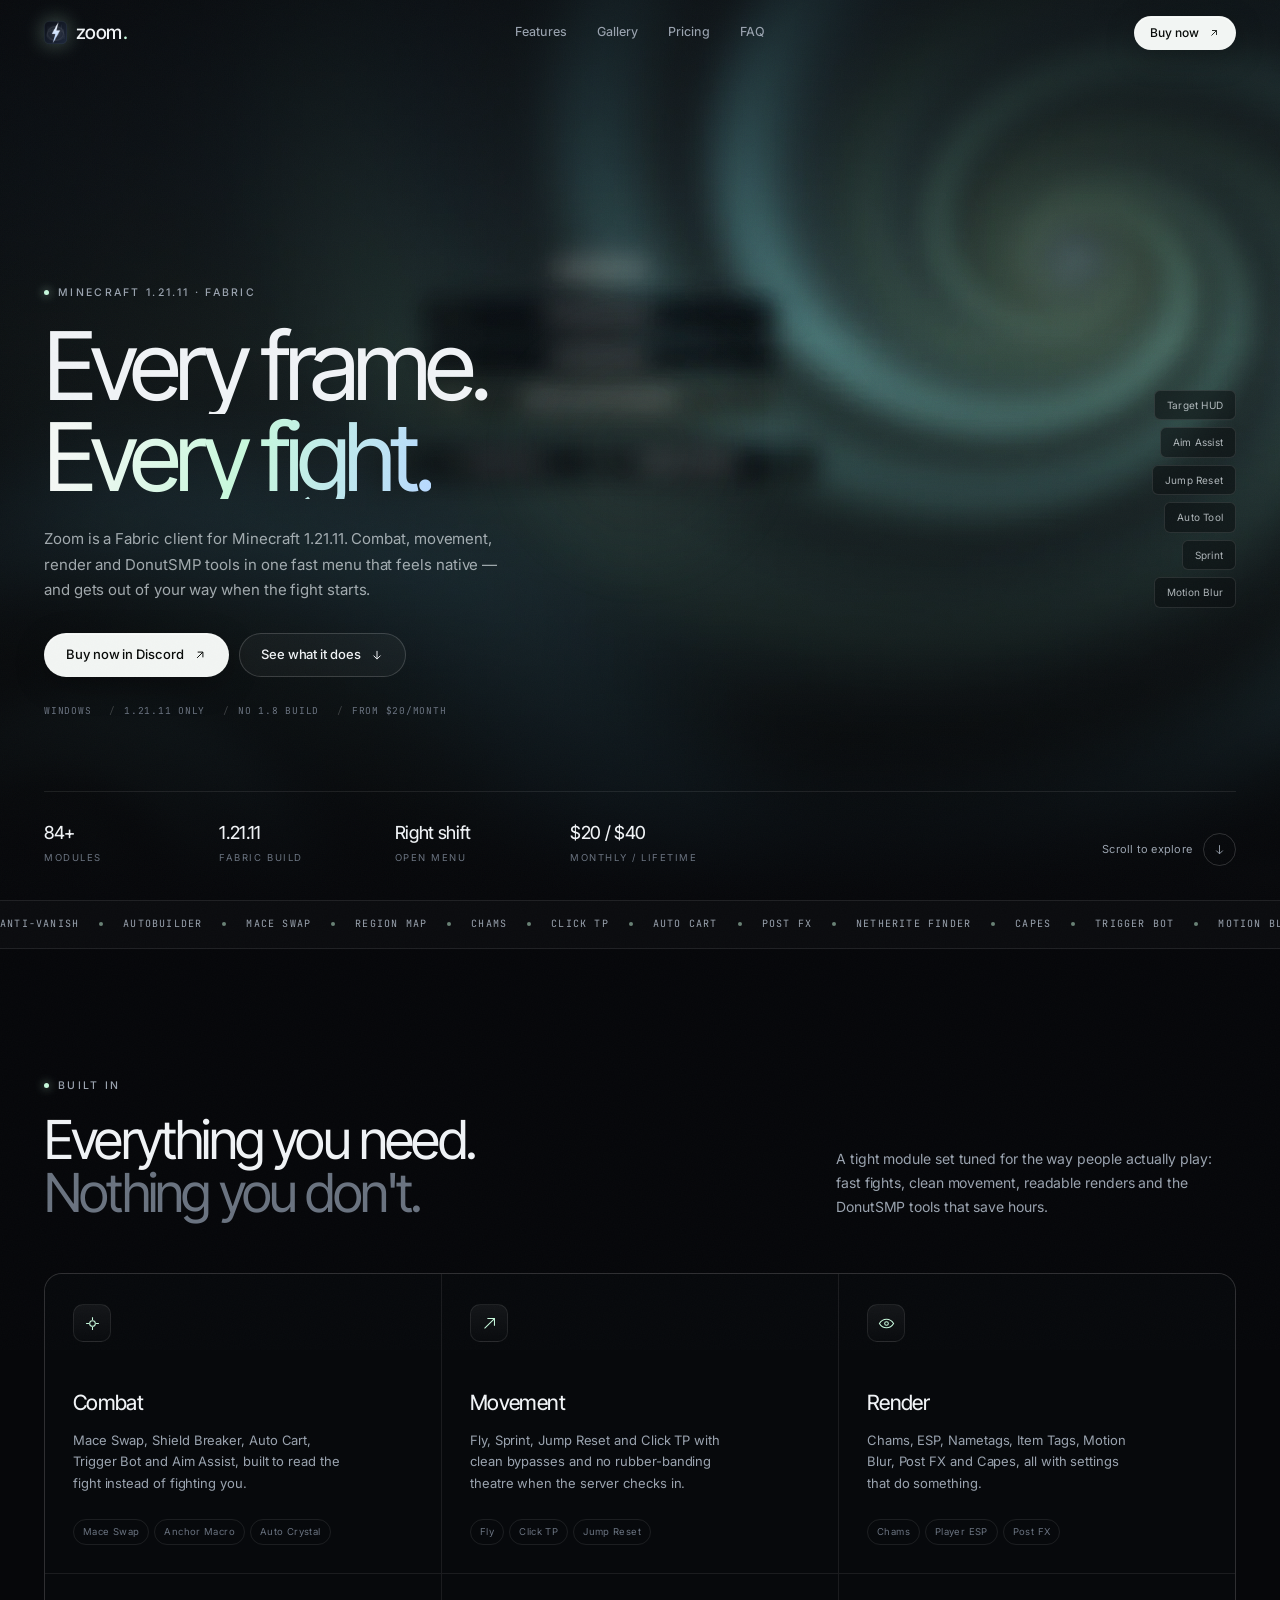
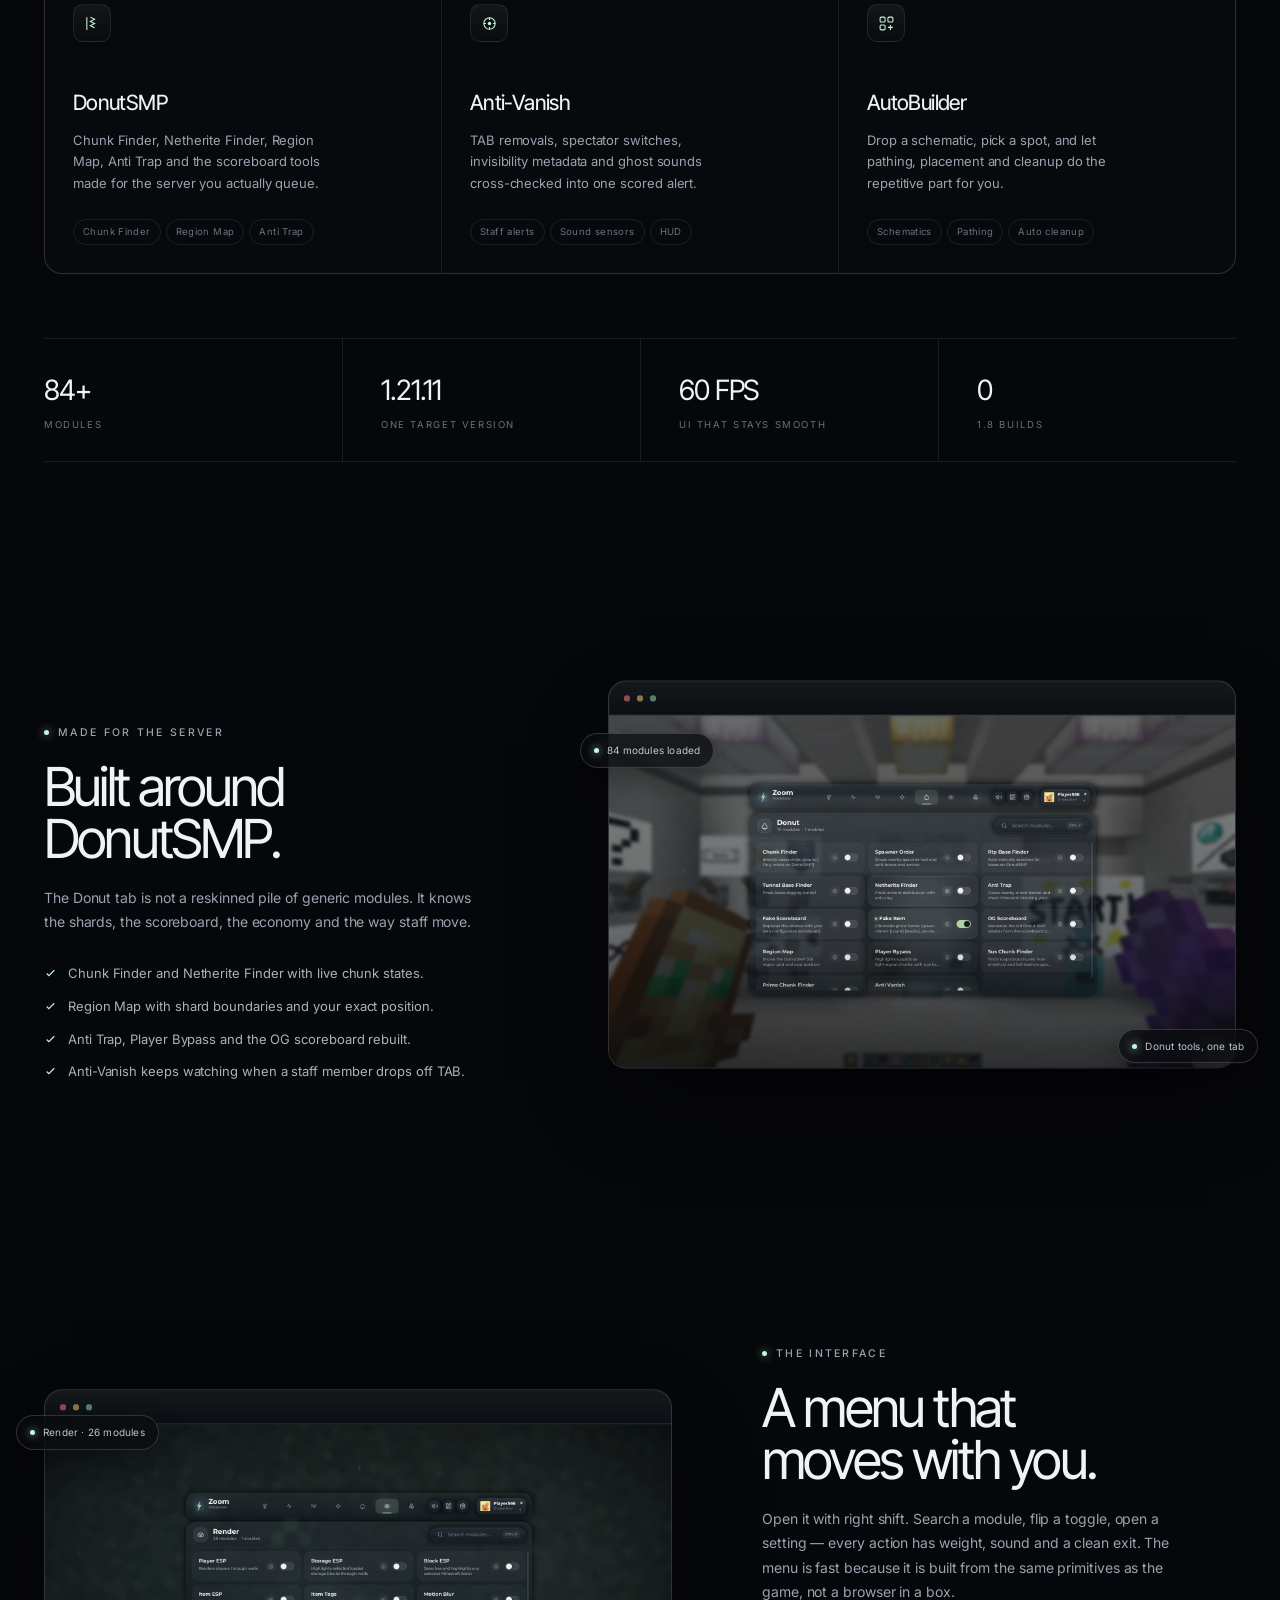
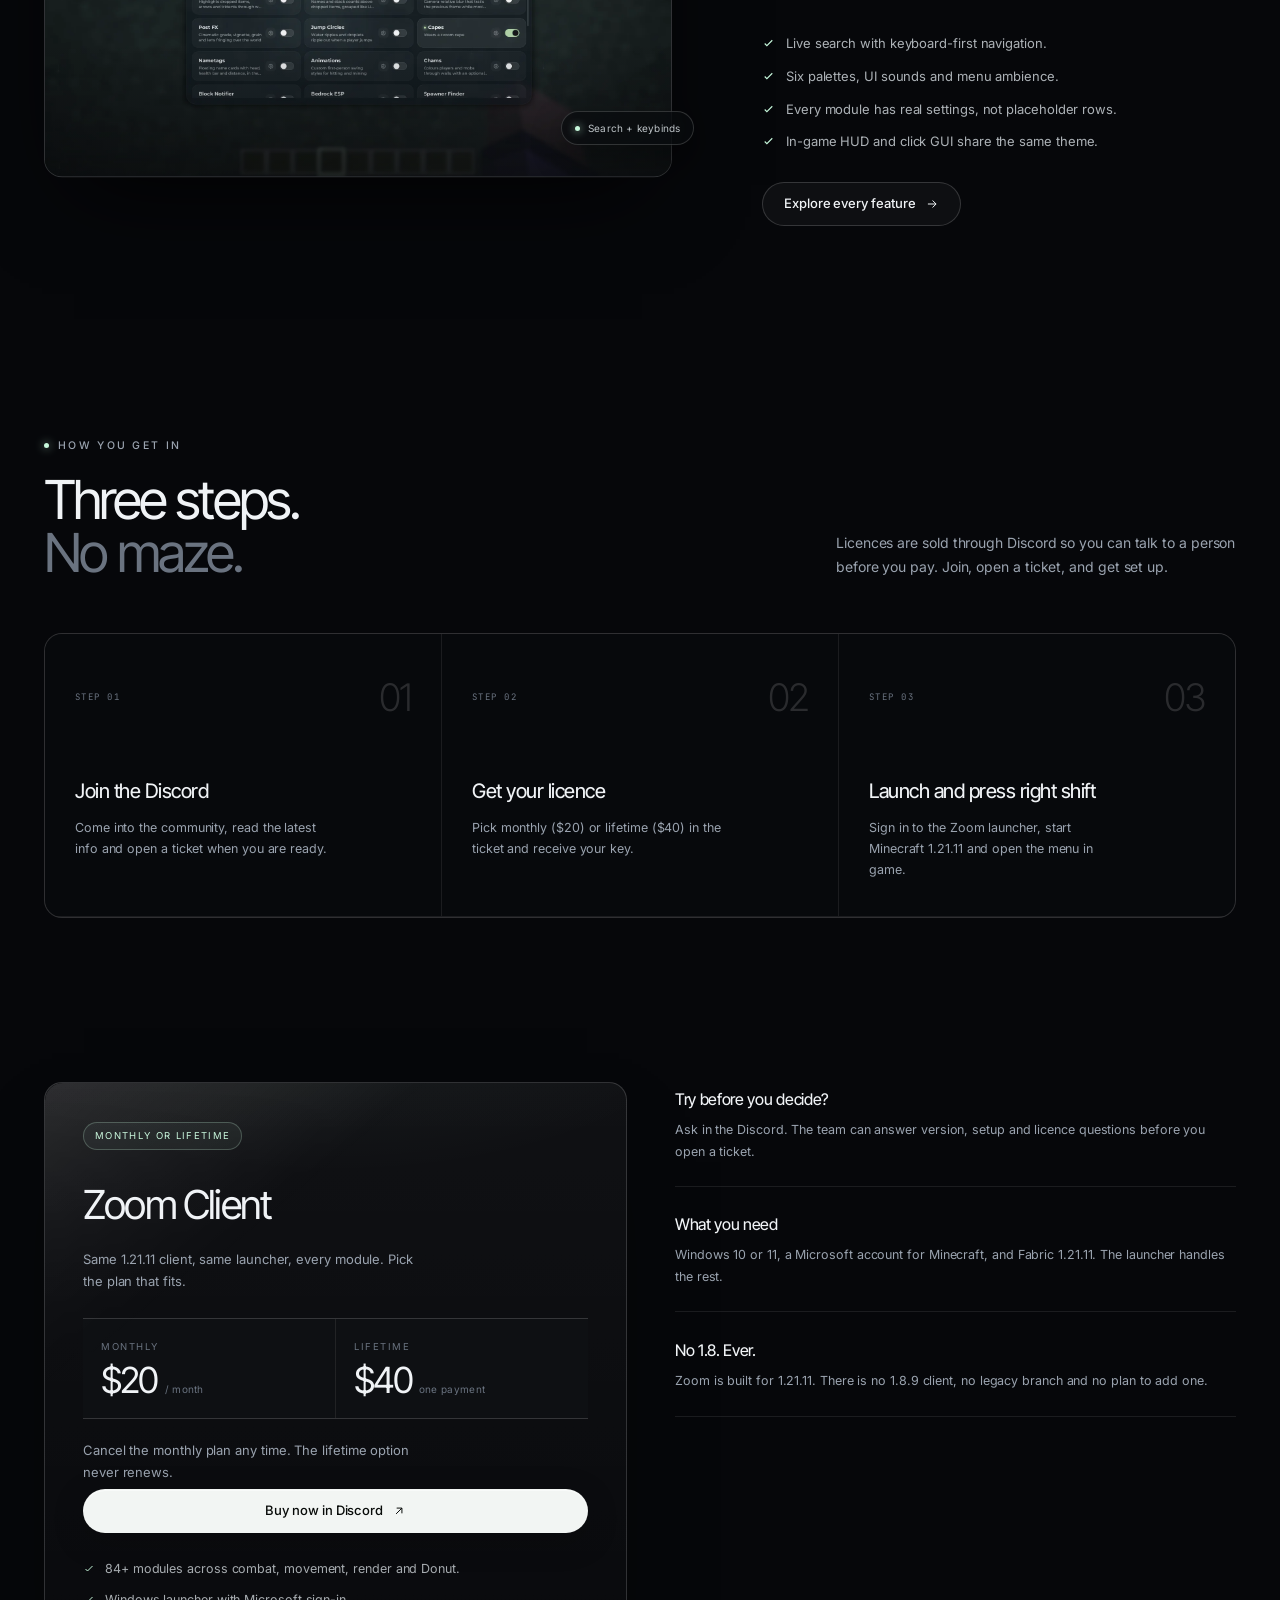
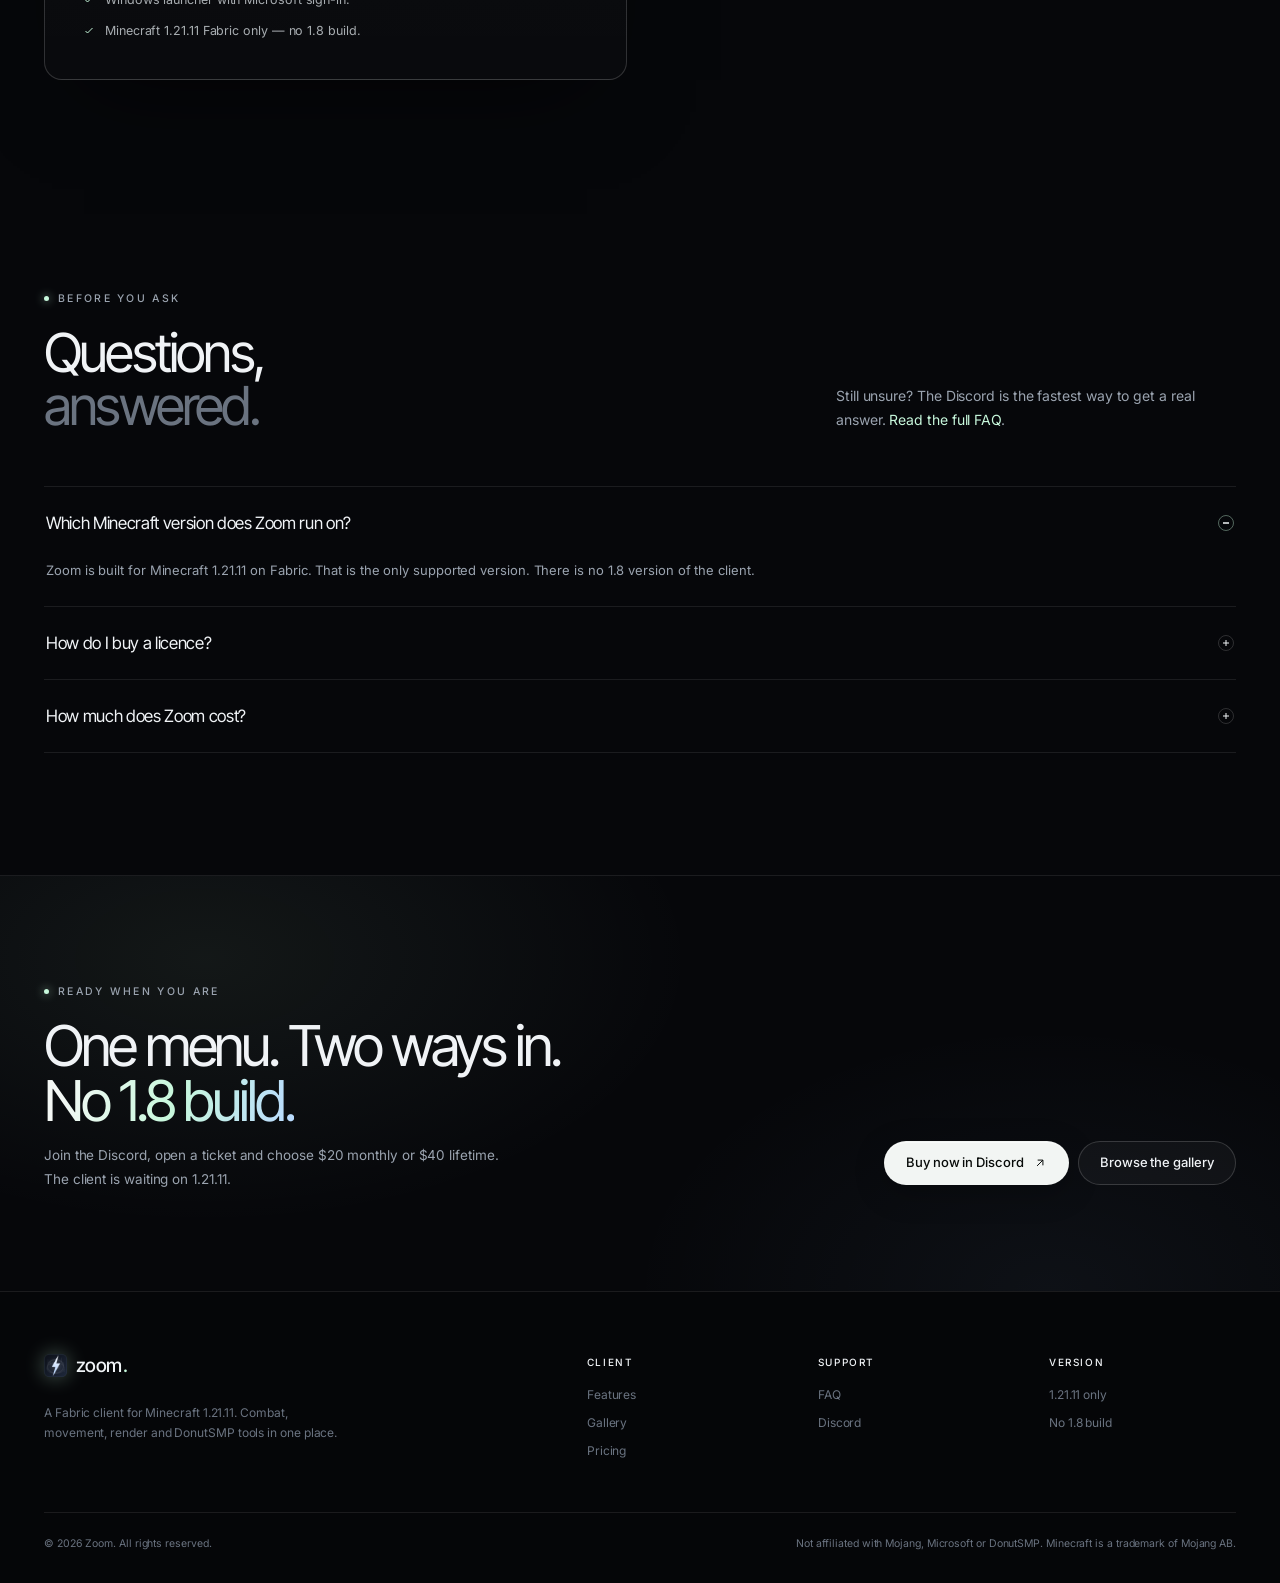
==== commit b65ea0d0: "Publish pricing and trim irrelevant captures Show the $20 monthly and $40 lifetime plans across the " ====
--- a/index.html
+++ b/index.html
@@ -4,7 +4,7 @@
   <meta charset="utf-8">
   <meta name="viewport" content="width=device-width, initial-scale=1">
   <title>Zoom — the Minecraft client that keeps up</title>
-  <meta name="description" content="Zoom is a Fabric client for Minecraft 1.21.11 with combat, movement, render and DonutSMP tools. One menu, one payment, no 1.8 build.">
+  <meta name="description" content="Zoom is a Fabric client for Minecraft 1.21.11 with combat, movement, render and DonutSMP tools. $20 monthly or $40 lifetime, no 1.8 build.">
   <meta name="theme-color" content="#05070a">
   <meta property="og:title" content="Zoom — the Minecraft client that keeps up">
   <meta property="og:description" content="Combat, movement, render and DonutSMP tools for Minecraft 1.21.11. Built to feel native.">
@@ -89,7 +89,7 @@
             <span>Windows</span>
             <span>1.21.11 only</span>
             <span>No 1.8 build</span>
-            <span>Lifetime licence</span>
+            <span>From $20/month</span>
           </div>
         </div>
 
@@ -117,8 +117,8 @@
               <span>Open menu</span>
             </div>
             <div class="hero__stat">
-              <strong>One payment</strong>
-              <span>No subscription</span>
+              <strong>$20 / $40</strong>
+              <span>Monthly / lifetime</span>
             </div>
           </div>
           <a class="scroll-cue" href="#features">
@@ -369,7 +369,7 @@
           <article class="step" data-reveal>
             <div class="step__num"><span>STEP 02</span><strong>02</strong></div>
             <h3>Get your licence</h3>
-            <p>Pick your licence in the ticket, pay once and receive your key. No subscription, no renewal date.</p>
+            <p>Pick monthly ($20) or lifetime ($40) in the ticket and receive your key.</p>
           </article>
           <article class="step" data-reveal>
             <div class="step__num"><span>STEP 03</span><strong>03</strong></div>
@@ -384,14 +384,20 @@
       <div class="wrap">
         <div class="price-grid">
           <div class="price-card" data-reveal>
-            <span class="price-card__badge">Lifetime · one payment</span>
+            <span class="price-card__badge">Monthly or lifetime</span>
             <h3>Zoom Client</h3>
-            <p>One licence for the 1.21.11 client, the launcher and every module.</p>
-            <div class="price-card__price">
-              <strong>Discord</strong>
-              <span>price in ticket</span>
-            </div>
-            <p>We keep pricing in Discord so you always get the current terms and a real person to ask.</p>
+            <p>Same 1.21.11 client, same launcher, every module. Pick the plan that fits.</p>
+            <div class="price-options">
+              <div class="price-plan">
+                <span>Monthly</span>
+                <div><strong>$20</strong><em>/ month</em></div>
+              </div>
+              <div class="price-plan">
+                <span>Lifetime</span>
+                <div><strong>$40</strong><em>one payment</em></div>
+              </div>
+            </div>
+            <p>Cancel the monthly plan any time. The lifetime option never renews.</p>
             <a class="btn btn--primary btn--wide" href="https://discord.gg/vNaJJBzujt" target="_blank" rel="noopener" data-magnetic>
               Buy now in Discord
               <svg viewBox="0 0 24 24" fill="none" stroke="currentColor" stroke-width="1.7"><path d="M7 17 17 7M8 7h9v9"/></svg>
@@ -436,11 +442,11 @@
           </div>
           <div class="faq-item">
             <button class="faq-q" type="button" aria-expanded="false">How do I buy a licence?<i></i></button>
-            <div class="faq-a"><div><p>Join the Discord and open a ticket. You will get the current price, payment details and a key that you redeem in the launcher.</p></div></div>
+            <div class="faq-a"><div><p>Join the Discord and open a ticket. Tell them whether you want monthly ($20) or lifetime ($40), pay, and redeem the key in the launcher.</p></div></div>
           </div>
           <div class="faq-item">
-            <button class="faq-q" type="button" aria-expanded="false">Is it a subscription?<i></i></button>
-            <div class="faq-a"><div><p>No. A licence is a one-time payment. You are not billed monthly and there is no renewal date.</p></div></div>
+            <button class="faq-q" type="button" aria-expanded="false">How much does Zoom cost?<i></i></button>
+            <div class="faq-a"><div><p>You can pay $20 per month or $40 once for lifetime. The monthly plan renews until cancelled; lifetime does not renew. Both are handled in the same Discord ticket.</p></div></div>
           </div>
         </div>
       </div>
@@ -450,8 +456,8 @@
       <div class="wrap cta-band__inner">
         <div data-reveal>
           <span class="eyebrow">Ready when you are</span>
-          <h2>One menu. One payment.<br><span class="gradient-text">No 1.8 build.</span></h2>
-          <p>Join the Discord, open a ticket and get your licence. The client is waiting on 1.21.11.</p>
+          <h2>One menu. Two ways in.<br><span class="gradient-text">No 1.8 build.</span></h2>
+          <p>Join the Discord, open a ticket and choose $20 monthly or $40 lifetime. The client is waiting on 1.21.11.</p>
         </div>
         <div class="cta-band__actions" data-reveal>
           <a class="btn btn--primary" href="https://discord.gg/vNaJJBzujt" target="_blank" rel="noopener">
--- a/css/style.css
+++ b/css/style.css
@@ -1022,6 +1022,47 @@
   letter-spacing: 0.14em;
   text-transform: uppercase;
 }
+.price-options {
+  display: grid;
+  grid-template-columns: 1fr 1fr;
+  gap: 1px;
+  margin: 26px 0 20px;
+  border-block: 1px solid var(--line);
+  background: var(--line);
+}
+.price-plan {
+  padding: 20px 18px;
+  background: rgba(8, 10, 13, 0.72);
+}
+.price-plan > span {
+  display: block;
+  color: var(--faint);
+  font-size: 9.5px;
+  letter-spacing: 0.16em;
+  text-transform: uppercase;
+}
+.price-plan > div {
+  display: flex;
+  align-items: baseline;
+  gap: 7px;
+  margin-top: 7px;
+}
+.price-plan strong {
+  font-family: "Inter Tight", sans-serif;
+  font-size: 36px;
+  font-weight: 400;
+  line-height: 1;
+  letter-spacing: -0.05em;
+  color: var(--text);
+}
+.price-plan em {
+  font-style: normal;
+  color: var(--faint);
+  font-size: 10px;
+  letter-spacing: 0.03em;
+  white-space: nowrap;
+}
+
 .price-card .btn { margin-top: 6px; }
 .price-list {
   display: grid;
@@ -1491,6 +1532,8 @@
   .price-grid { grid-template-columns: 1fr; gap: 34px; }
   .price-card { padding: 28px 22px; }
   .price-card h3 { font-size: 32px; }
+  .price-plan { padding: 17px 14px; }
+  .price-plan strong { font-size: 30px; }
   .page-hero { min-height: 52vh; padding-top: calc(var(--nav) + 54px); padding-bottom: 42px; }
   .gallery-grid { grid-template-columns: 1fr; }
   .gallery-item--wide { grid-column: span 1; }
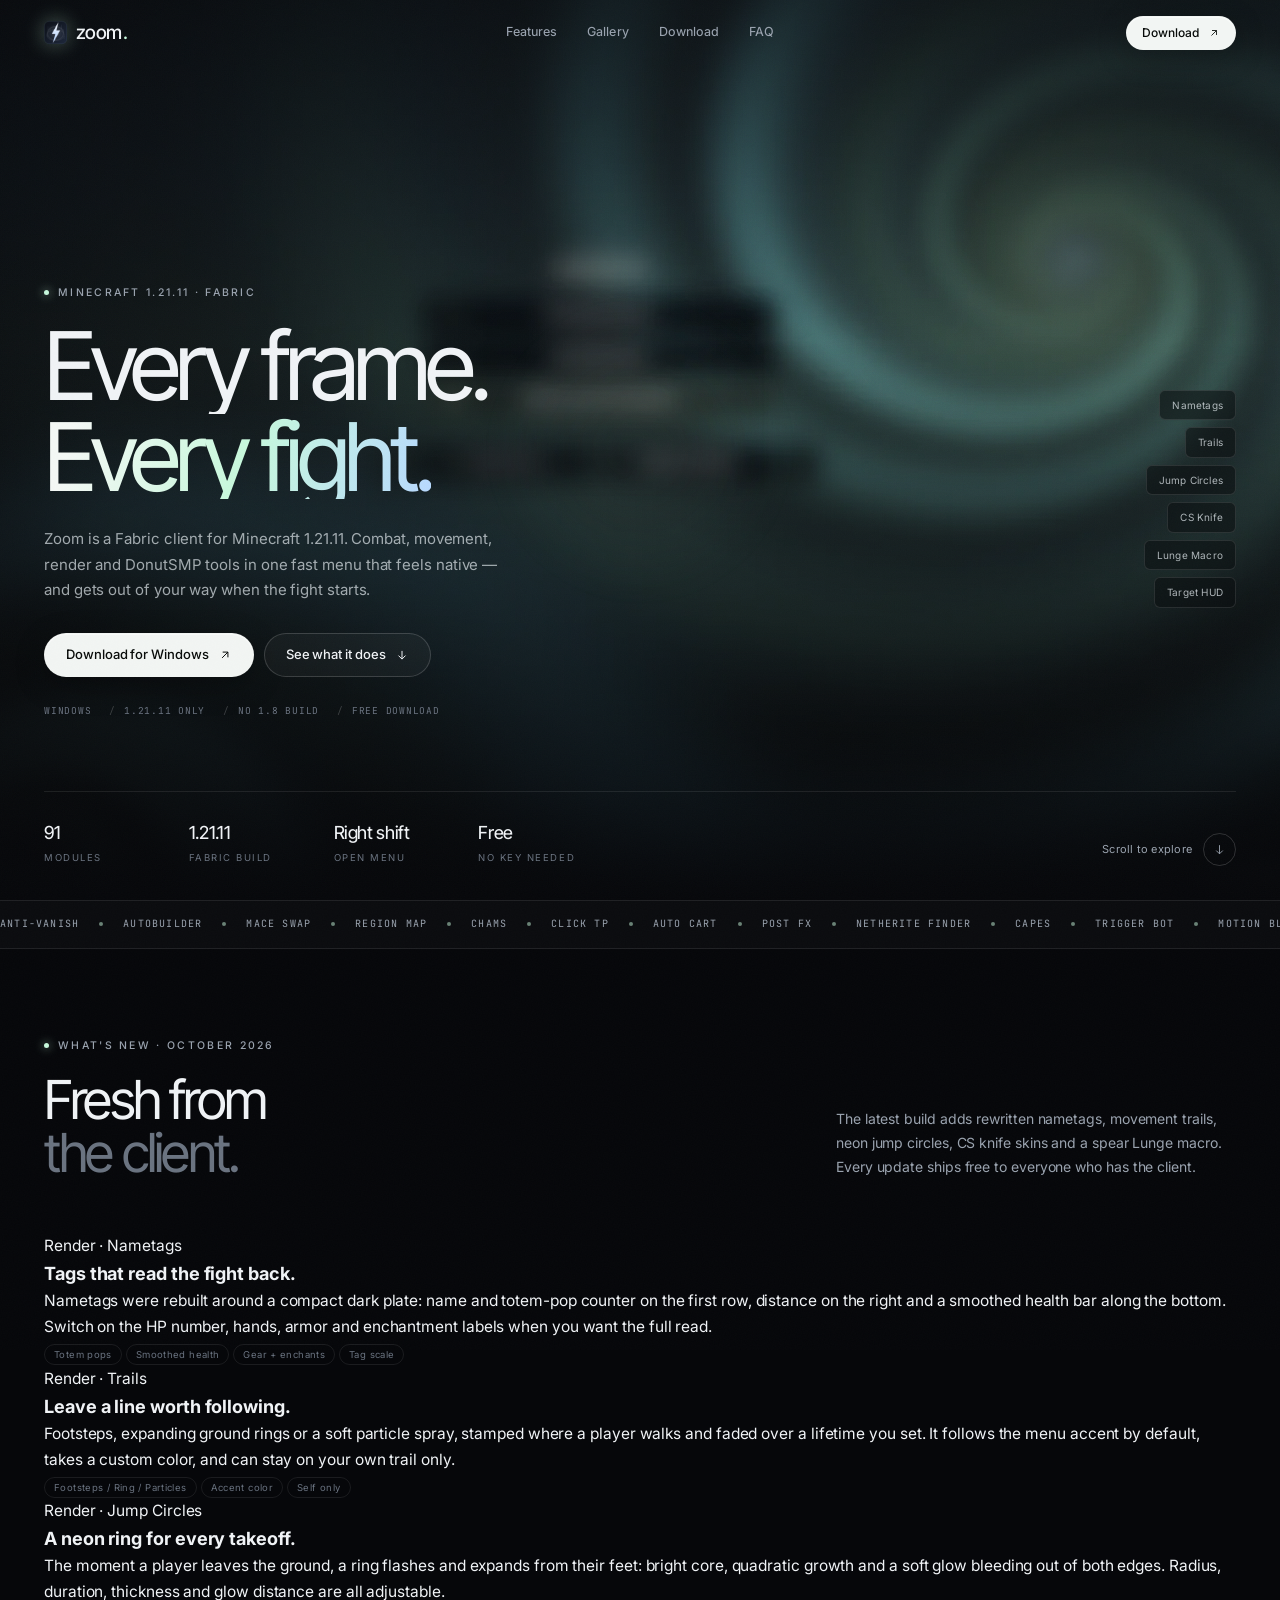
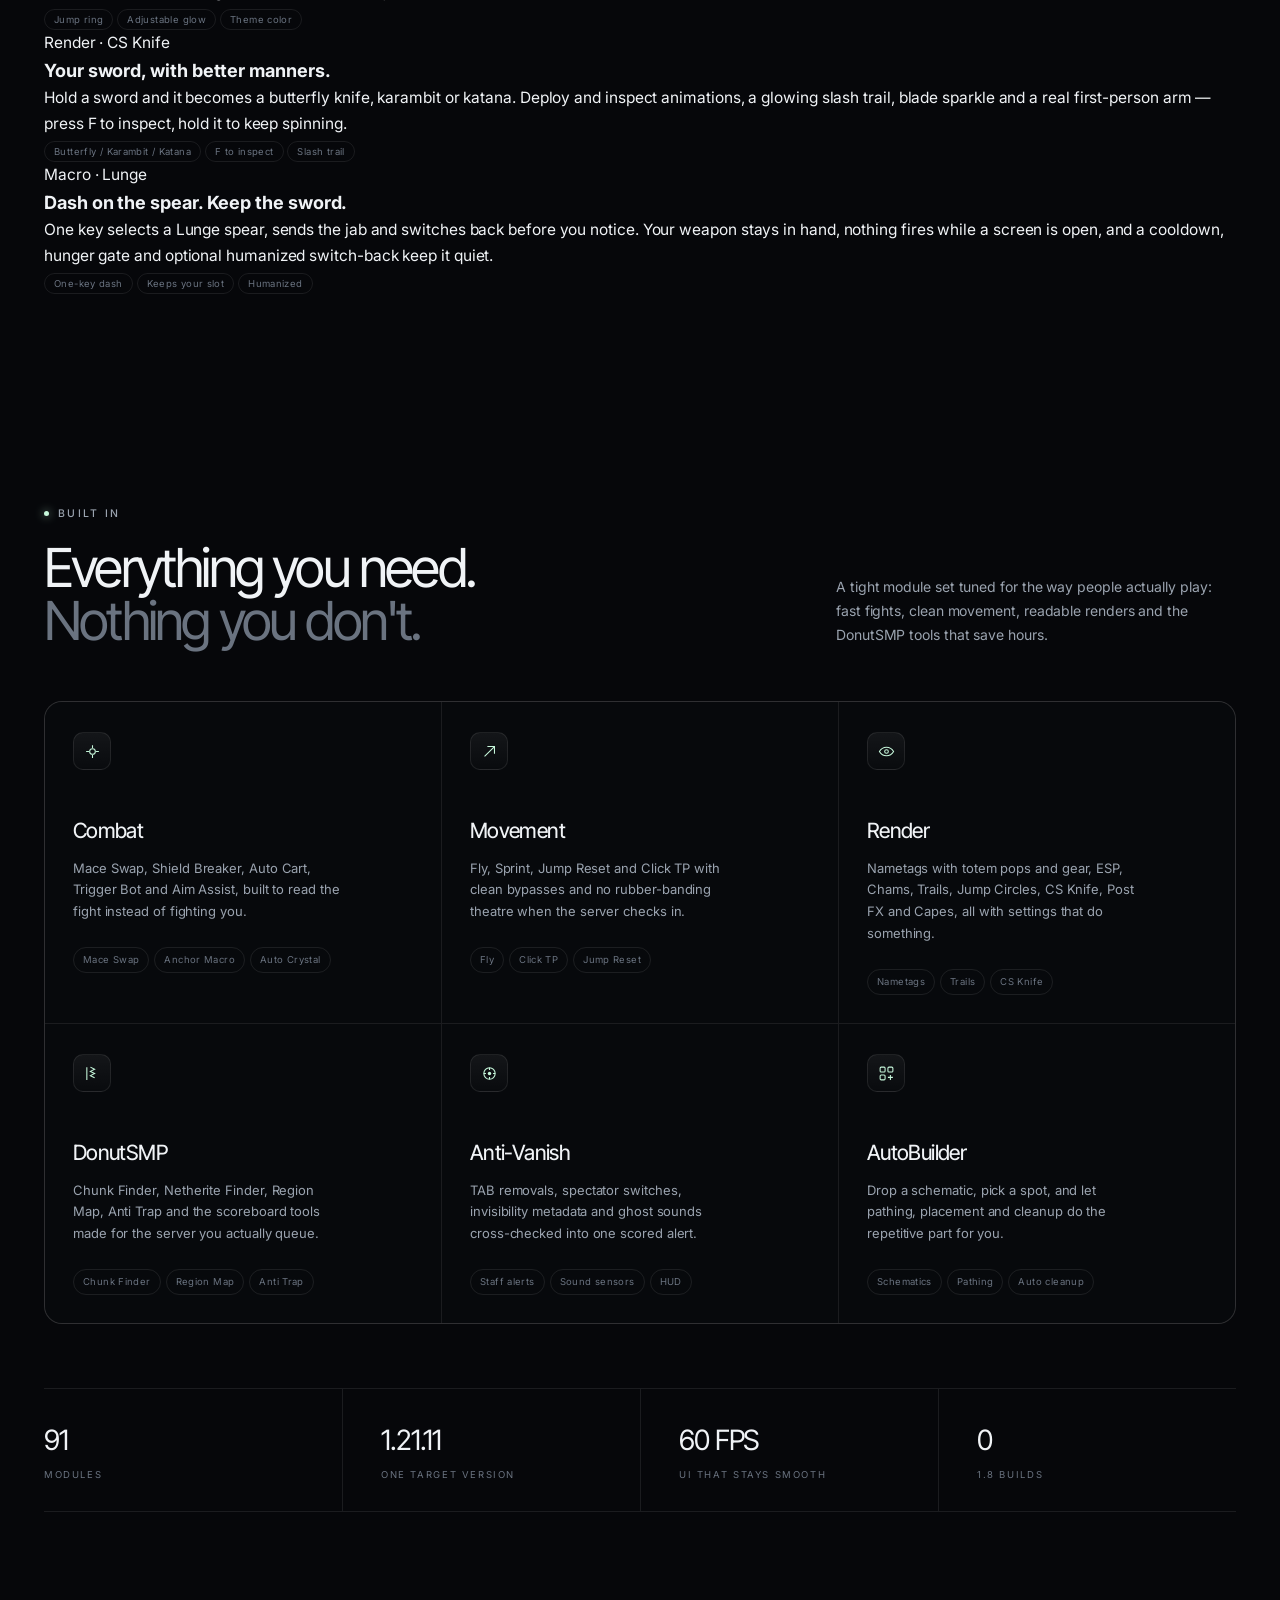
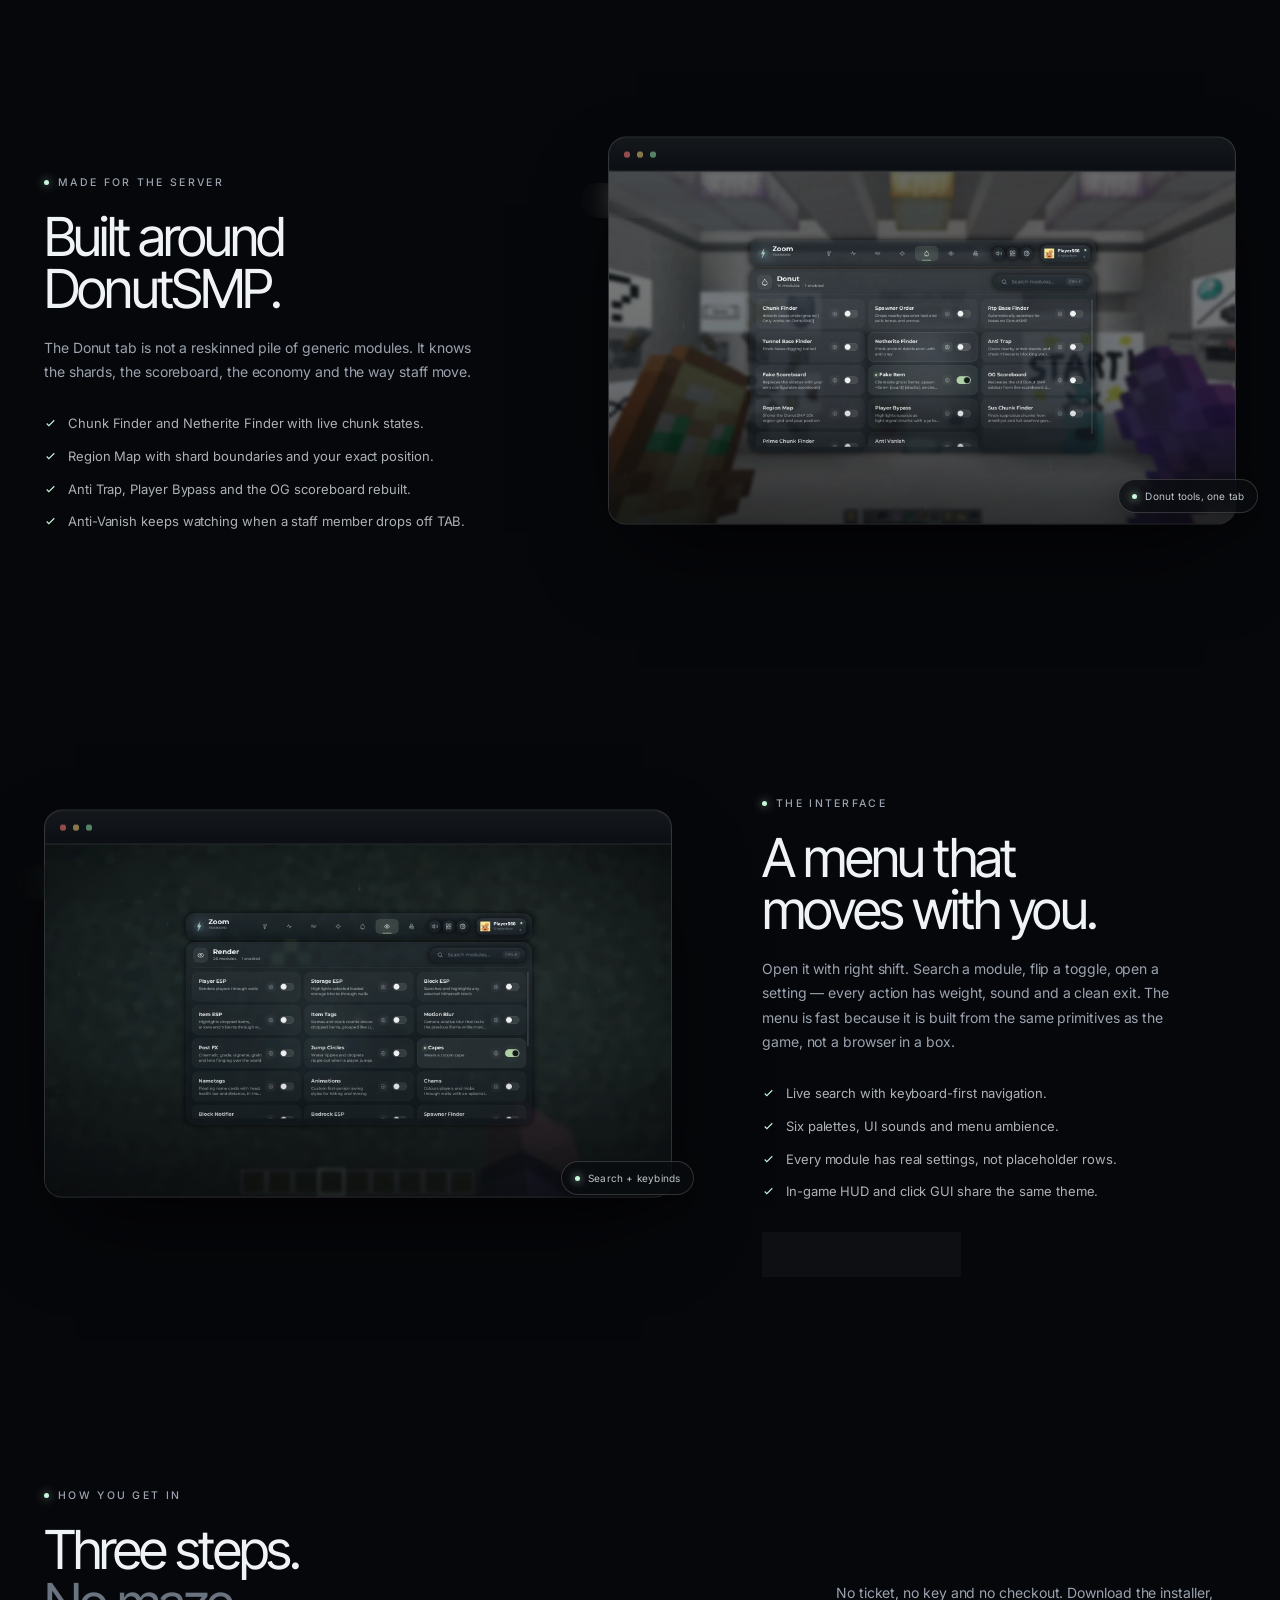
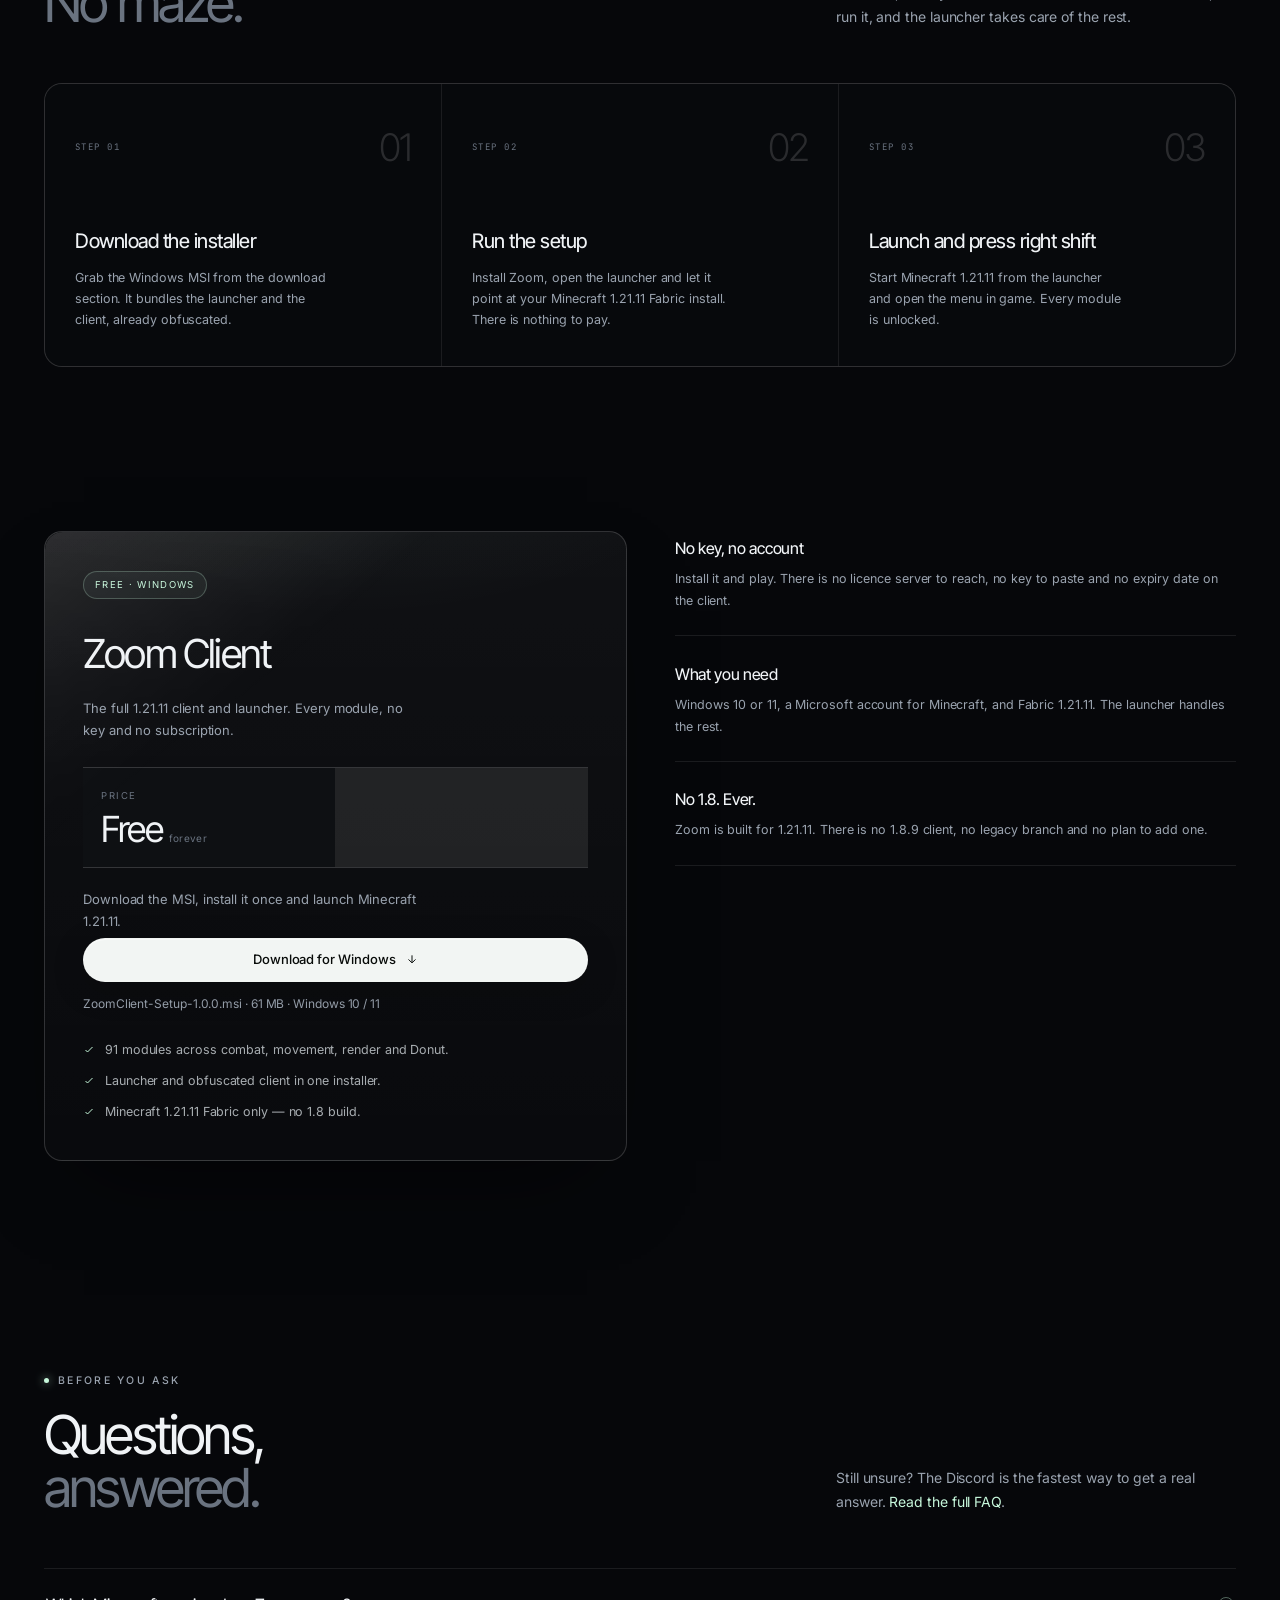
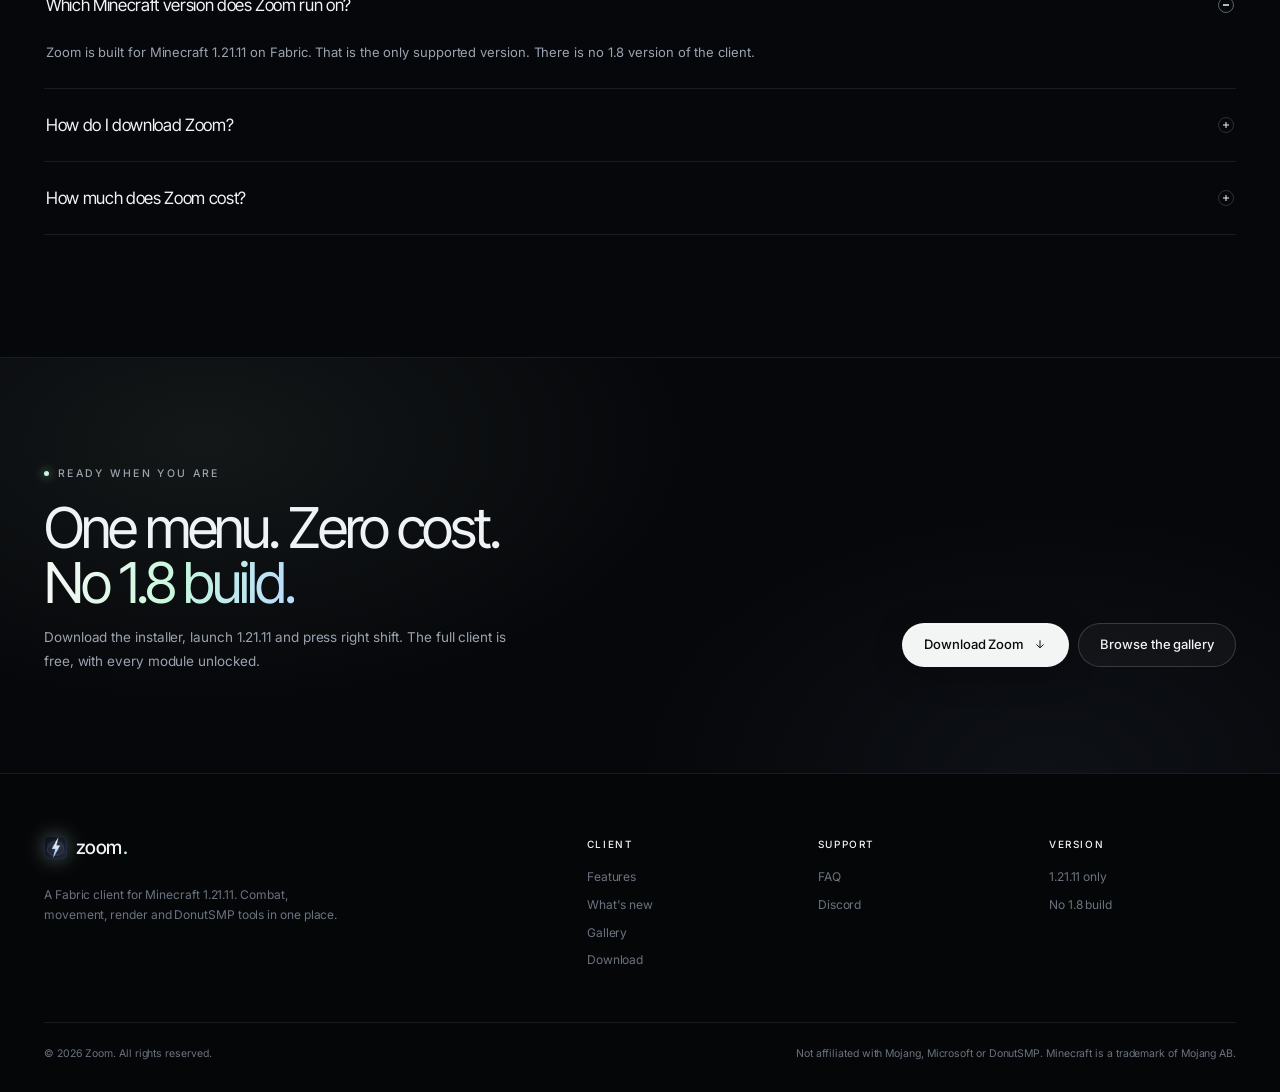
==== commit 2bd35c7d: "Make Zoom free and add the Windows installer download Publishing the site for the free, closed-sourc" ====
--- a/index.html
+++ b/index.html
@@ -4,7 +4,7 @@
   <meta charset="utf-8">
   <meta name="viewport" content="width=device-width, initial-scale=1">
   <title>Zoom — the Minecraft client that keeps up</title>
-  <meta name="description" content="Zoom is a Fabric client for Minecraft 1.21.11 with combat, movement, render and DonutSMP tools. $20 monthly or $40 lifetime, no 1.8 build.">
+  <meta name="description" content="Zoom is a free Fabric client for Minecraft 1.21.11 with combat, movement, render and DonutSMP tools. Download the Windows installer. No 1.8 build.">
   <meta name="theme-color" content="#05070a">
   <meta property="og:title" content="Zoom — the Minecraft client that keeps up">
   <meta property="og:description" content="Combat, movement, render and DonutSMP tools for Minecraft 1.21.11. Built to feel native.">
@@ -29,12 +29,12 @@
       <nav class="nav-links" aria-label="Primary navigation">
         <a href="features.html">Features</a>
         <a href="gallery.html">Gallery</a>
-        <a href="pricing.html">Pricing</a>
+        <a href="download.html">Download</a>
         <a href="faq.html">FAQ</a>
       </nav>
       <div class="nav-actions">
-        <a class="btn btn--primary btn--sm" href="https://discord.gg/vNaJJBzujt" target="_blank" rel="noopener" data-magnetic>
-          Buy now
+        <a class="btn btn--primary btn--sm" href="download.html" data-magnetic>
+          Download
           <svg viewBox="0 0 24 24" fill="none" stroke="currentColor" stroke-width="1.7"><path d="M7 17 17 7M8 7h9v9"/></svg>
         </a>
         <button class="menu-toggle" type="button" aria-label="Open menu" aria-expanded="false">
@@ -49,7 +49,7 @@
       <a href="index.html">Home</a>
       <a href="features.html">Features</a>
       <a href="gallery.html">Gallery</a>
-      <a href="pricing.html">Pricing</a>
+      <a href="download.html">Download</a>
       <a href="faq.html">FAQ</a>
       <a href="https://discord.gg/vNaJJBzujt" target="_blank" rel="noopener">Discord</a>
     </nav>
@@ -76,8 +76,8 @@
             gets out of your way when the fight starts.
           </p>
           <div class="hero__actions">
-            <a class="btn btn--primary" href="https://discord.gg/vNaJJBzujt" target="_blank" rel="noopener" data-magnetic>
-              Buy now in Discord
+            <a class="btn btn--primary" href="download/ZoomClient-Setup-1.0.0.msi" download data-magnetic>
+              Download for Windows
               <svg viewBox="0 0 24 24" fill="none" stroke="currentColor" stroke-width="1.7"><path d="M7 17 17 7M8 7h9v9"/></svg>
             </a>
             <a class="btn btn--ghost" href="#features">
@@ -89,23 +89,23 @@
             <span>Windows</span>
             <span>1.21.11 only</span>
             <span>No 1.8 build</span>
-            <span>From $20/month</span>
+            <span>Free download</span>
           </div>
         </div>
 
         <div class="hero__chips" aria-hidden="true">
+          <span>Nametags</span>
+          <span>Trails</span>
+          <span>Jump Circles</span>
+          <span>CS Knife</span>
+          <span>Lunge Macro</span>
           <span>Target HUD</span>
-          <span>Aim Assist</span>
-          <span>Jump Reset</span>
-          <span>Auto Tool</span>
-          <span>Sprint</span>
-          <span>Motion Blur</span>
         </div>
 
         <div class="hero__bottom">
           <div class="hero__stats">
             <div class="hero__stat">
-              <strong data-count="84" data-suffix="+">84+</strong>
+              <strong data-count="91">91</strong>
               <span>Modules</span>
             </div>
             <div class="hero__stat">
@@ -117,8 +117,8 @@
               <span>Open menu</span>
             </div>
             <div class="hero__stat">
-              <strong>$20 / $40</strong>
-              <span>Monthly / lifetime</span>
+              <strong>Free</strong>
+              <span>No key needed</span>
             </div>
           </div>
           <a class="scroll-cue" href="#features">
@@ -147,8 +147,122 @@
         <span class="ticker__item">Motion Blur</span>
         <span class="ticker__item">Shield Breaker</span>
         <span class="ticker__item">Item ESP</span>
+        <span class="ticker__item">Nametags</span>
+        <span class="ticker__item">Trails</span>
+        <span class="ticker__item">Jump Circles</span>
+        <span class="ticker__item">CS Knife</span>
+        <span class="ticker__item">Lunge Macro</span>
       </div>
     </div>
+
+    <section class="section section--tight" id="updates">
+      <div class="wrap">
+        <div class="section-head">
+          <div>
+            <span class="eyebrow" data-reveal>What's new · October 2026</span>
+            <h2 data-reveal>Fresh from<br><span class="muted">the client.</span></h2>
+          </div>
+          <p data-reveal>
+            The latest build adds rewritten nametags, movement trails, neon
+            jump circles, CS knife skins and a spear Lunge macro. Every update
+            ships free to everyone who has the client.
+          </p>
+        </div>
+
+        <div class="changelog">
+          <article class="changelog__row" data-reveal>
+            <span class="changelog__kind">Render · Nametags</span>
+            <div class="changelog__body">
+              <h3>Tags that read the fight back.</h3>
+              <p>
+                Nametags were rebuilt around a compact dark plate: name and
+                totem-pop counter on the first row, distance on the right and a
+                smoothed health bar along the bottom. Switch on the HP number,
+                hands, armor and enchantment labels when you want the full read.
+              </p>
+              <div class="changelog__tags">
+                <span class="tag">Totem pops</span>
+                <span class="tag">Smoothed health</span>
+                <span class="tag">Gear + enchants</span>
+                <span class="tag">Tag scale</span>
+              </div>
+            </div>
+          </article>
+
+          <article class="changelog__row" data-reveal>
+            <span class="changelog__kind">Render · Trails</span>
+            <div class="changelog__body">
+              <h3>Leave a line worth following.</h3>
+              <p>
+                Footsteps, expanding ground rings or a soft particle spray,
+                stamped where a player walks and faded over a lifetime you set.
+                It follows the menu accent by default, takes a custom color, and
+                can stay on your own trail only.
+              </p>
+              <div class="changelog__tags">
+                <span class="tag">Footsteps / Ring / Particles</span>
+                <span class="tag">Accent color</span>
+                <span class="tag">Self only</span>
+              </div>
+            </div>
+          </article>
+
+          <article class="changelog__row" data-reveal>
+            <span class="changelog__kind">Render · Jump Circles</span>
+            <div class="changelog__body">
+              <h3>A neon ring for every takeoff.</h3>
+              <p>
+                The moment a player leaves the ground, a ring flashes and
+                expands from their feet: bright core, quadratic growth and a soft
+                glow bleeding out of both edges. Radius, duration, thickness and
+                glow distance are all adjustable.
+              </p>
+              <div class="changelog__tags">
+                <span class="tag">Jump ring</span>
+                <span class="tag">Adjustable glow</span>
+                <span class="tag">Theme color</span>
+              </div>
+            </div>
+          </article>
+
+          <article class="changelog__row" data-reveal>
+            <span class="changelog__kind">Render · CS Knife</span>
+            <div class="changelog__body">
+              <h3>Your sword, with better manners.</h3>
+              <p>
+                Hold a sword and it becomes a butterfly knife, karambit or
+                katana. Deploy and inspect animations, a glowing slash trail,
+                blade sparkle and a real first-person arm — press F to inspect,
+                hold it to keep spinning.
+              </p>
+              <div class="changelog__tags">
+                <span class="tag">Butterfly / Karambit / Katana</span>
+                <span class="tag">F to inspect</span>
+                <span class="tag">Slash trail</span>
+              </div>
+            </div>
+          </article>
+
+          <article class="changelog__row" data-reveal>
+            <span class="changelog__kind">Macro · Lunge</span>
+            <div class="changelog__body">
+              <h3>Dash on the spear. Keep the sword.</h3>
+              <p>
+                One key selects a Lunge spear, sends the jab and switches back
+                before you notice. Your weapon stays in hand, nothing fires while
+                a screen is open, and a cooldown, hunger gate and optional
+                humanized switch-back keep it quiet.
+              </p>
+              <div class="changelog__tags">
+                <span class="tag">One-key dash</span>
+                <span class="tag">Keeps your slot</span>
+                <span class="tag">Humanized</span>
+              </div>
+            </div>
+          </article>
+        </div>
+      </div>
+    </section>
 
     <section class="section" id="features">
       <div class="wrap">
@@ -196,11 +310,11 @@
               <svg viewBox="0 0 24 24" fill="none" stroke="currentColor" stroke-width="1.5"><path d="M2 12s3.5-6 10-6 10 6 10 6-3.5 6-10 6S2 12 2 12Z"/><circle cx="12" cy="12" r="2.6"/></svg>
             </div>
             <h3>Render</h3>
-            <p>Chams, ESP, Nametags, Item Tags, Motion Blur, Post FX and Capes, all with settings that do something.</p>
+            <p>Nametags with totem pops and gear, ESP, Chams, Trails, Jump Circles, CS Knife, Post FX and Capes, all with settings that do something.</p>
             <div class="card__tags">
-              <span class="tag">Chams</span>
-              <span class="tag">Player ESP</span>
-              <span class="tag">Post FX</span>
+              <span class="tag">Nametags</span>
+              <span class="tag">Trails</span>
+              <span class="tag">CS Knife</span>
             </div>
           </article>
 
@@ -246,7 +360,7 @@
 
         <div class="stat-band" data-reveal>
           <div>
-            <strong data-count="84" data-suffix="+">84+</strong>
+            <strong data-count="91">91</strong>
             <span>Modules</span>
           </div>
           <div>
@@ -297,7 +411,7 @@
           <div class="shot-frame" data-tilt="5" data-parallax="0.04">
             <img src="assets/screenshots/gui-donut.webp" alt="Zoom client Donut tab showing Chunk Finder, Netherite Finder, Region Map and Anti Vanish modules" loading="lazy" width="1920" height="1080">
           </div>
-          <div class="float-tag float-tag--a"><i></i> 84 modules loaded</div>
+          <div class="float-tag float-tag--a"><i></i> 91 modules loaded</div>
           <div class="float-tag float-tag--b"><i></i> Donut tools, one tab</div>
         </div>
       </div>
@@ -341,7 +455,7 @@
           <div class="shot-frame" data-tilt="5" data-parallax="0.04">
             <img src="assets/screenshots/gui-render.webp" alt="Zoom client Render tab with Player ESP, Chams, Motion Blur and Post FX modules" loading="lazy" width="1920" height="1080">
           </div>
-          <div class="float-tag float-tag--a"><i></i> Render · 26 modules</div>
+          <div class="float-tag float-tag--a"><i></i> Render · 28 modules</div>
           <div class="float-tag float-tag--b"><i></i> Search + keybinds</div>
         </div>
       </div>
@@ -355,26 +469,26 @@
             <h2 data-reveal>Three steps.<br><span class="muted">No maze.</span></h2>
           </div>
           <p data-reveal>
-            Licences are sold through Discord so you can talk to a person
-            before you pay. Join, open a ticket, and get set up.
+            No ticket, no key and no checkout. Download the installer, run it,
+            and the launcher takes care of the rest.
           </p>
         </div>
 
         <div class="steps">
           <article class="step" data-reveal>
             <div class="step__num"><span>STEP 01</span><strong>01</strong></div>
-            <h3>Join the Discord</h3>
-            <p>Come into the community, read the latest info and open a ticket when you are ready.</p>
+            <h3>Download the installer</h3>
+            <p>Grab the Windows MSI from the download section. It bundles the launcher and the client, already obfuscated.</p>
           </article>
           <article class="step" data-reveal>
             <div class="step__num"><span>STEP 02</span><strong>02</strong></div>
-            <h3>Get your licence</h3>
-            <p>Pick monthly ($20) or lifetime ($40) in the ticket and receive your key.</p>
+            <h3>Run the setup</h3>
+            <p>Install Zoom, open the launcher and let it point at your Minecraft 1.21.11 Fabric install. There is nothing to pay.</p>
           </article>
           <article class="step" data-reveal>
             <div class="step__num"><span>STEP 03</span><strong>03</strong></div>
             <h3>Launch and press right shift</h3>
-            <p>Sign in to the Zoom launcher, start Minecraft 1.21.11 and open the menu in game.</p>
+            <p>Start Minecraft 1.21.11 from the launcher and open the menu in game. Every module is unlocked.</p>
           </article>
         </div>
       </div>
@@ -384,34 +498,31 @@
       <div class="wrap">
         <div class="price-grid">
           <div class="price-card" data-reveal>
-            <span class="price-card__badge">Monthly or lifetime</span>
+            <span class="price-card__badge">Free · Windows</span>
             <h3>Zoom Client</h3>
-            <p>Same 1.21.11 client, same launcher, every module. Pick the plan that fits.</p>
+            <p>The full 1.21.11 client and launcher. Every module, no key and no subscription.</p>
             <div class="price-options">
               <div class="price-plan">
-                <span>Monthly</span>
-                <div><strong>$20</strong><em>/ month</em></div>
+                <span>Price</span>
+                <div><strong>Free</strong><em>forever</em></div>
               </div>
-              <div class="price-plan">
-                <span>Lifetime</span>
-                <div><strong>$40</strong><em>one payment</em></div>
-              </div>
-            </div>
-            <p>Cancel the monthly plan any time. The lifetime option never renews.</p>
-            <a class="btn btn--primary btn--wide" href="https://discord.gg/vNaJJBzujt" target="_blank" rel="noopener" data-magnetic>
-              Buy now in Discord
-              <svg viewBox="0 0 24 24" fill="none" stroke="currentColor" stroke-width="1.7"><path d="M7 17 17 7M8 7h9v9"/></svg>
+            </div>
+            <p>Download the MSI, install it once and launch Minecraft 1.21.11.</p>
+            <a class="btn btn--primary btn--wide" href="download/ZoomClient-Setup-1.0.0.msi" download data-magnetic>
+              Download for Windows
+              <svg viewBox="0 0 24 24" fill="none" stroke="currentColor" stroke-width="1.7"><path d="M12 4v12M6 11l6 6 6-6"/></svg>
             </a>
+            <p style="margin-top: 12px; font-size: 12px; color: var(--muted)">ZoomClient-Setup-1.0.0.msi · 61 MB · Windows 10 / 11</p>
             <ul class="price-list">
-              <li><svg viewBox="0 0 24 24" fill="none" stroke="currentColor" stroke-width="2"><path d="m5 12 4 4L19 6"/></svg>84+ modules across combat, movement, render and Donut.</li>
-              <li><svg viewBox="0 0 24 24" fill="none" stroke="currentColor" stroke-width="2"><path d="m5 12 4 4L19 6"/></svg>Windows launcher with Microsoft sign-in.</li>
+              <li><svg viewBox="0 0 24 24" fill="none" stroke="currentColor" stroke-width="2"><path d="m5 12 4 4L19 6"/></svg>91 modules across combat, movement, render and Donut.</li>
+              <li><svg viewBox="0 0 24 24" fill="none" stroke="currentColor" stroke-width="2"><path d="m5 12 4 4L19 6"/></svg>Launcher and obfuscated client in one installer.</li>
               <li><svg viewBox="0 0 24 24" fill="none" stroke="currentColor" stroke-width="2"><path d="m5 12 4 4L19 6"/></svg>Minecraft 1.21.11 Fabric only — no 1.8 build.</li>
             </ul>
           </div>
           <div class="price-aside">
             <div class="info-card" data-reveal>
-              <h4>Try before you decide?</h4>
-              <p>Ask in the Discord. The team can answer version, setup and licence questions before you open a ticket.</p>
+              <h4>No key, no account</h4>
+              <p>Install it and play. There is no licence server to reach, no key to paste and no expiry date on the client.</p>
             </div>
             <div class="info-card" data-reveal>
               <h4>What you need</h4>
@@ -441,12 +552,12 @@
             <div class="faq-a"><div><p>Zoom is built for Minecraft 1.21.11 on Fabric. That is the only supported version. There is no 1.8 version of the client.</p></div></div>
           </div>
           <div class="faq-item">
-            <button class="faq-q" type="button" aria-expanded="false">How do I buy a licence?<i></i></button>
-            <div class="faq-a"><div><p>Join the Discord and open a ticket. Tell them whether you want monthly ($20) or lifetime ($40), pay, and redeem the key in the launcher.</p></div></div>
+            <button class="faq-q" type="button" aria-expanded="false">How do I download Zoom?<i></i></button>
+            <div class="faq-a"><div><p>Use the download section on this page. The MSI installer includes the launcher and the full client, so there is no separate mod download or key.</p></div></div>
           </div>
           <div class="faq-item">
             <button class="faq-q" type="button" aria-expanded="false">How much does Zoom cost?<i></i></button>
-            <div class="faq-a"><div><p>You can pay $20 per month or $40 once for lifetime. The monthly plan renews until cancelled; lifetime does not renew. Both are handled in the same Discord ticket.</p></div></div>
+            <div class="faq-a"><div><p>Nothing. Zoom is free: every module, the launcher and all future updates. There is no subscription, no lifetime key and no Discord ticket required.</p></div></div>
           </div>
         </div>
       </div>
@@ -456,13 +567,13 @@
       <div class="wrap cta-band__inner">
         <div data-reveal>
           <span class="eyebrow">Ready when you are</span>
-          <h2>One menu. Two ways in.<br><span class="gradient-text">No 1.8 build.</span></h2>
-          <p>Join the Discord, open a ticket and choose $20 monthly or $40 lifetime. The client is waiting on 1.21.11.</p>
+          <h2>One menu. Zero cost.<br><span class="gradient-text">No 1.8 build.</span></h2>
+          <p>Download the installer, launch 1.21.11 and press right shift. The full client is free, with every module unlocked.</p>
         </div>
         <div class="cta-band__actions" data-reveal>
           <a class="btn btn--primary" href="https://discord.gg/vNaJJBzujt" target="_blank" rel="noopener">
-            Buy now in Discord
-            <svg viewBox="0 0 24 24" fill="none" stroke="currentColor" stroke-width="1.7"><path d="M7 17 17 7M8 7h9v9"/></svg>
+            Download Zoom
+            <svg viewBox="0 0 24 24" fill="none" stroke="currentColor" stroke-width="1.7"><path d="M12 4v12M6 11l6 6 6-6"/></svg>
           </a>
           <a class="btn btn--ghost" href="gallery.html">Browse the gallery</a>
         </div>
@@ -483,8 +594,9 @@
         <div class="footer-col">
           <h5>Client</h5>
           <a href="features.html">Features</a>
+          <a href="#updates">What's new</a>
           <a href="gallery.html">Gallery</a>
-          <a href="pricing.html">Pricing</a>
+          <a href="download.html">Download</a>
         </div>
         <div class="footer-col">
           <h5>Support</h5>
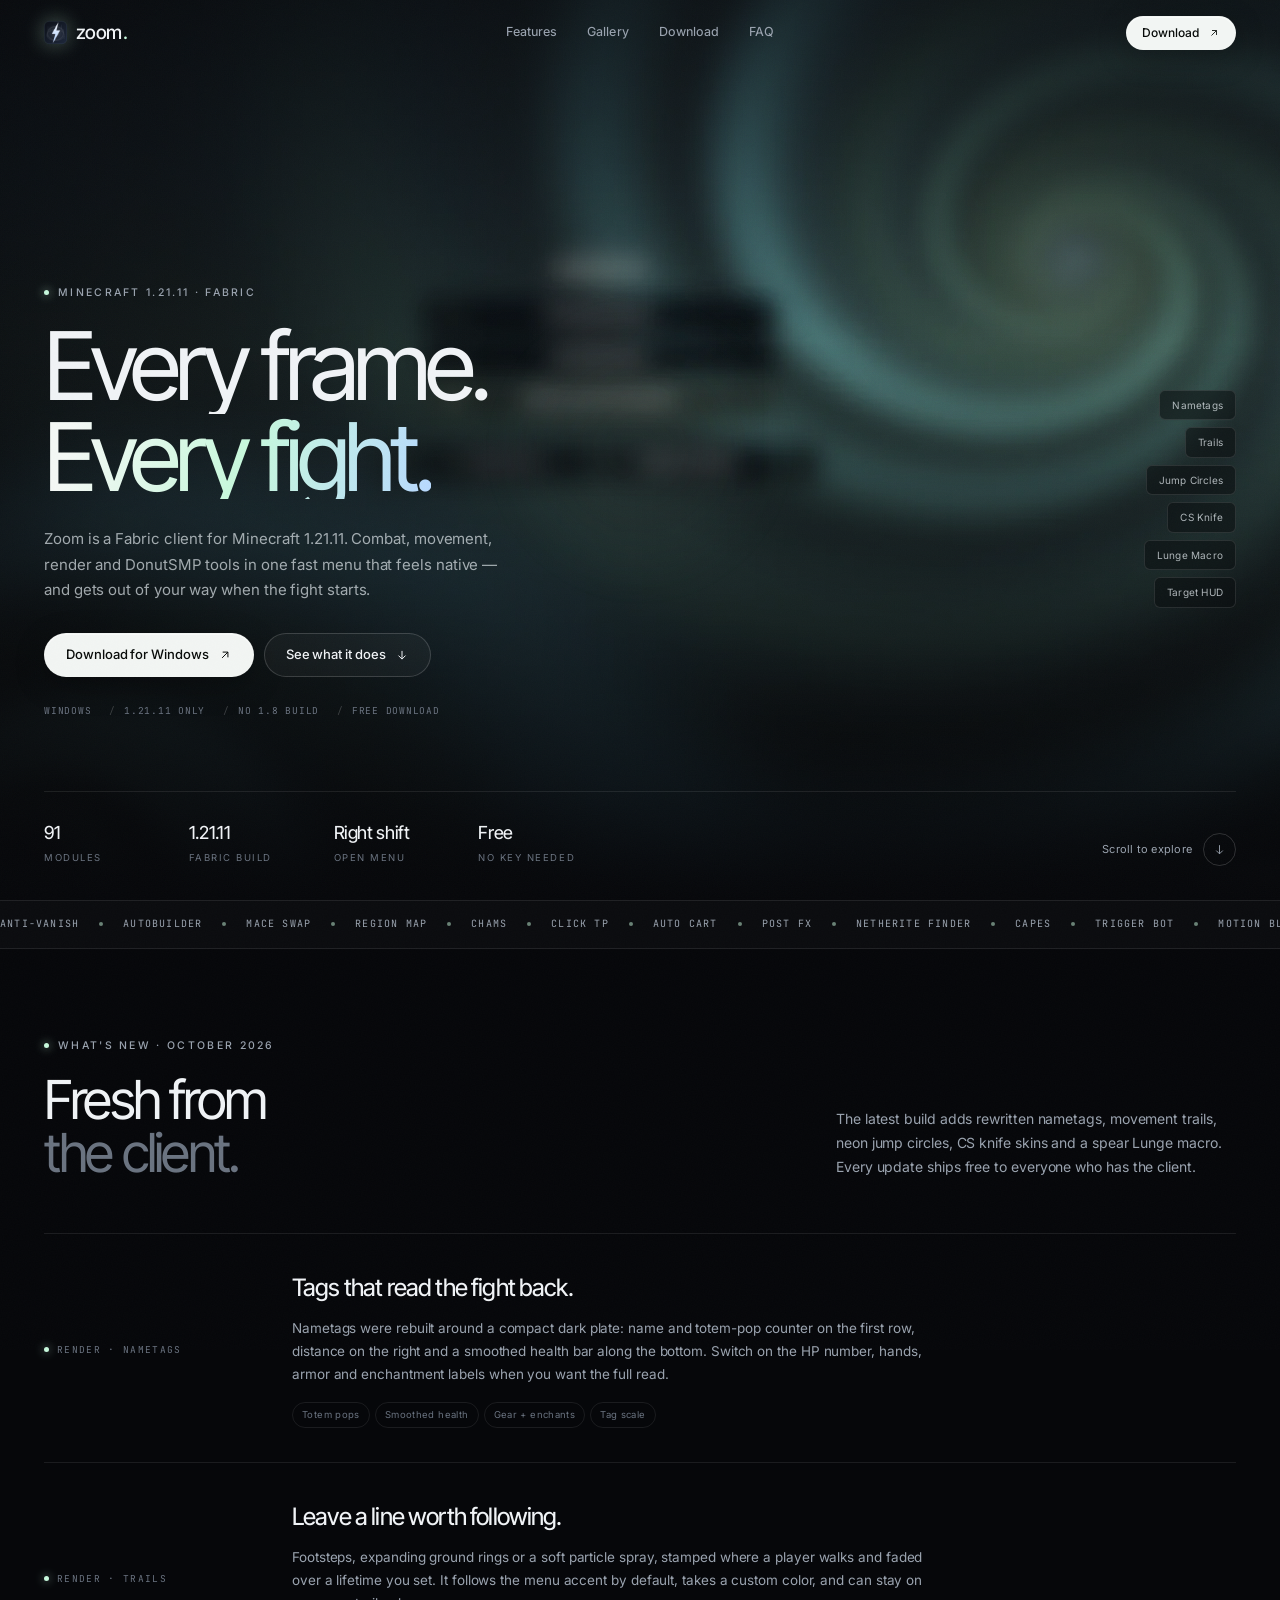
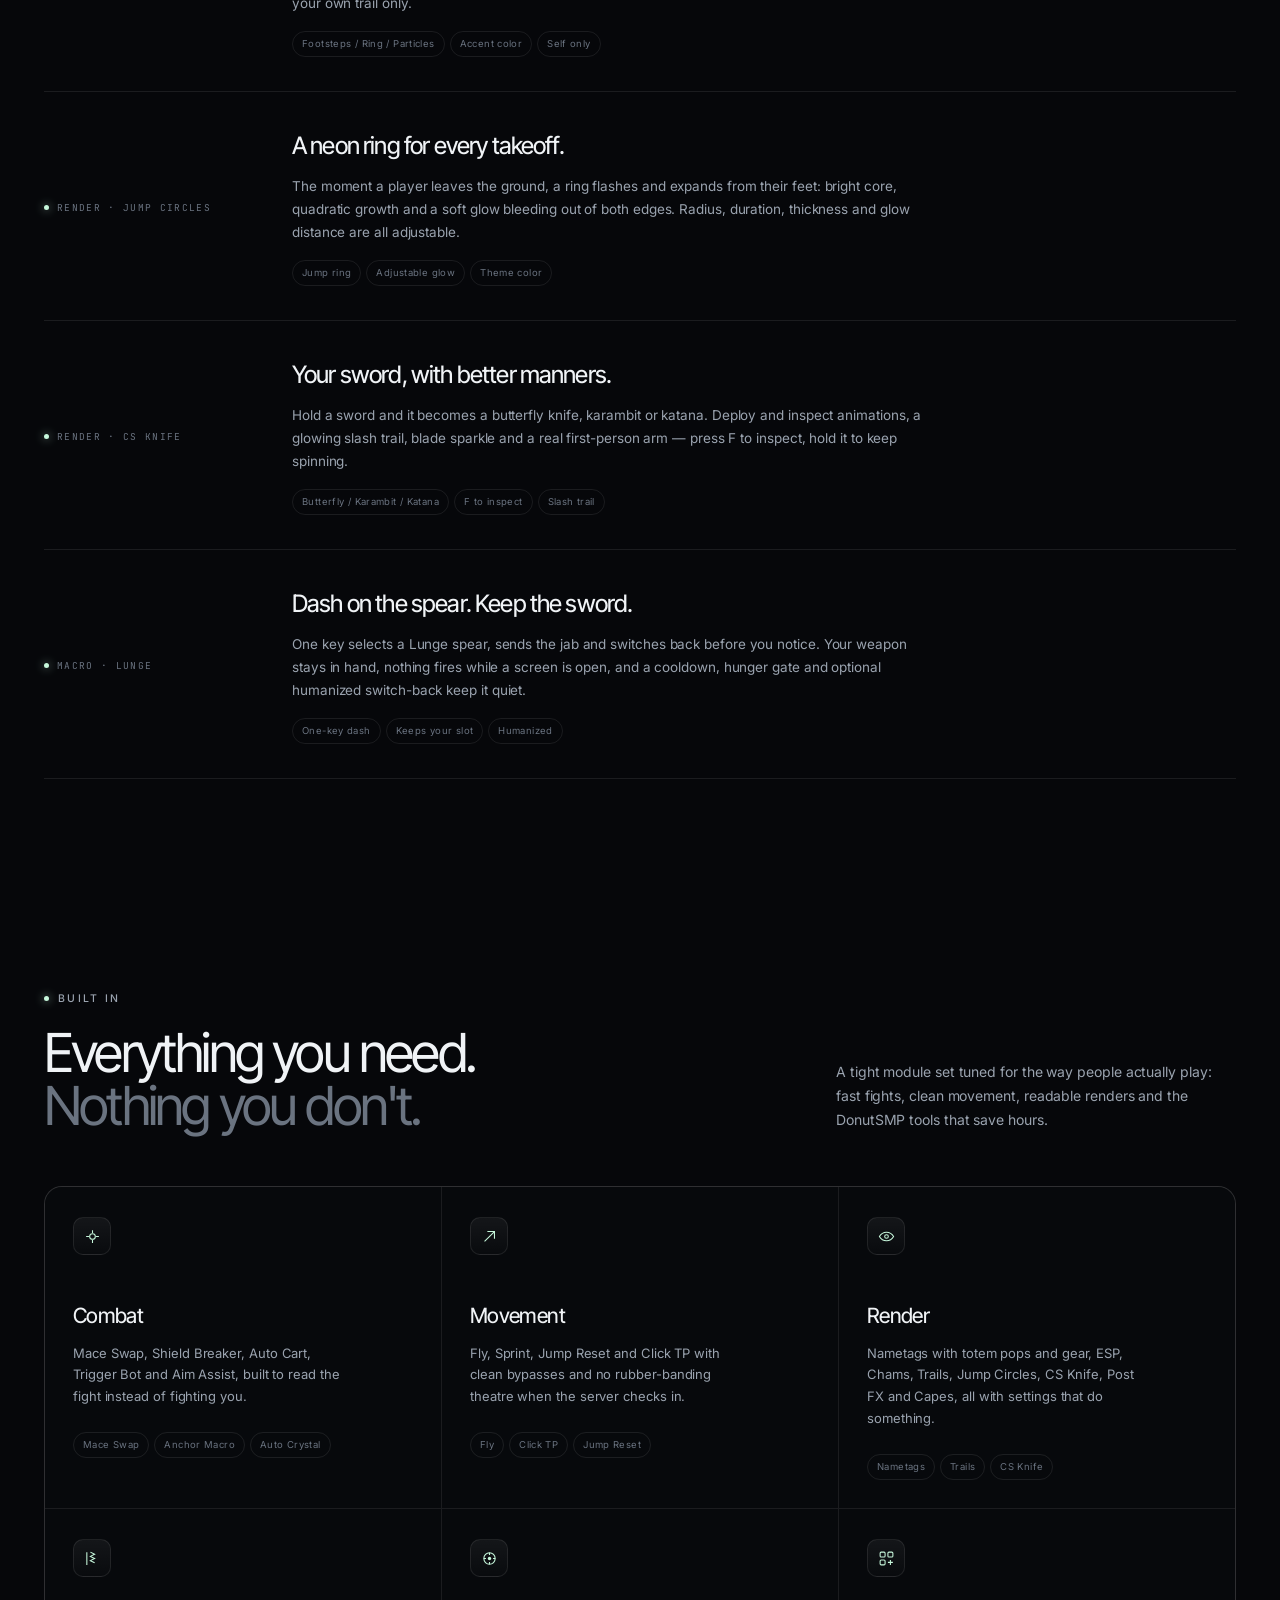
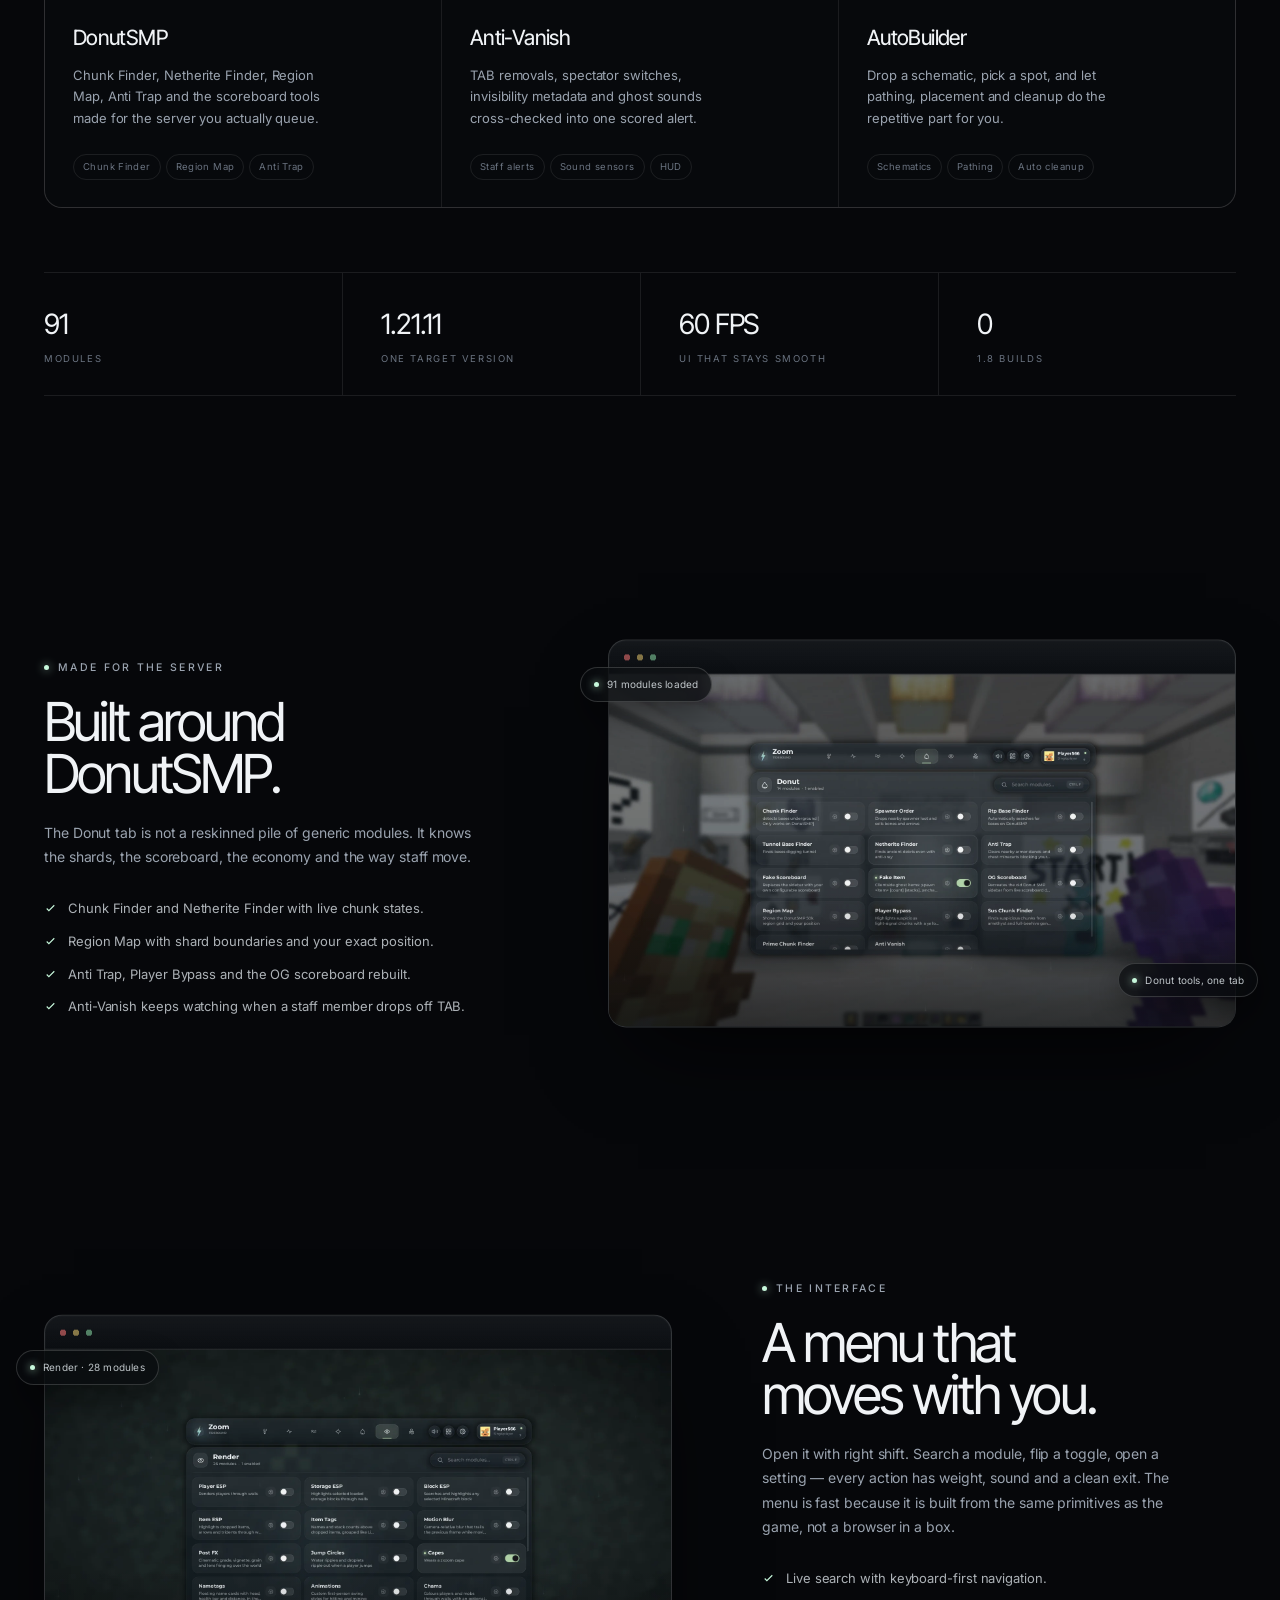
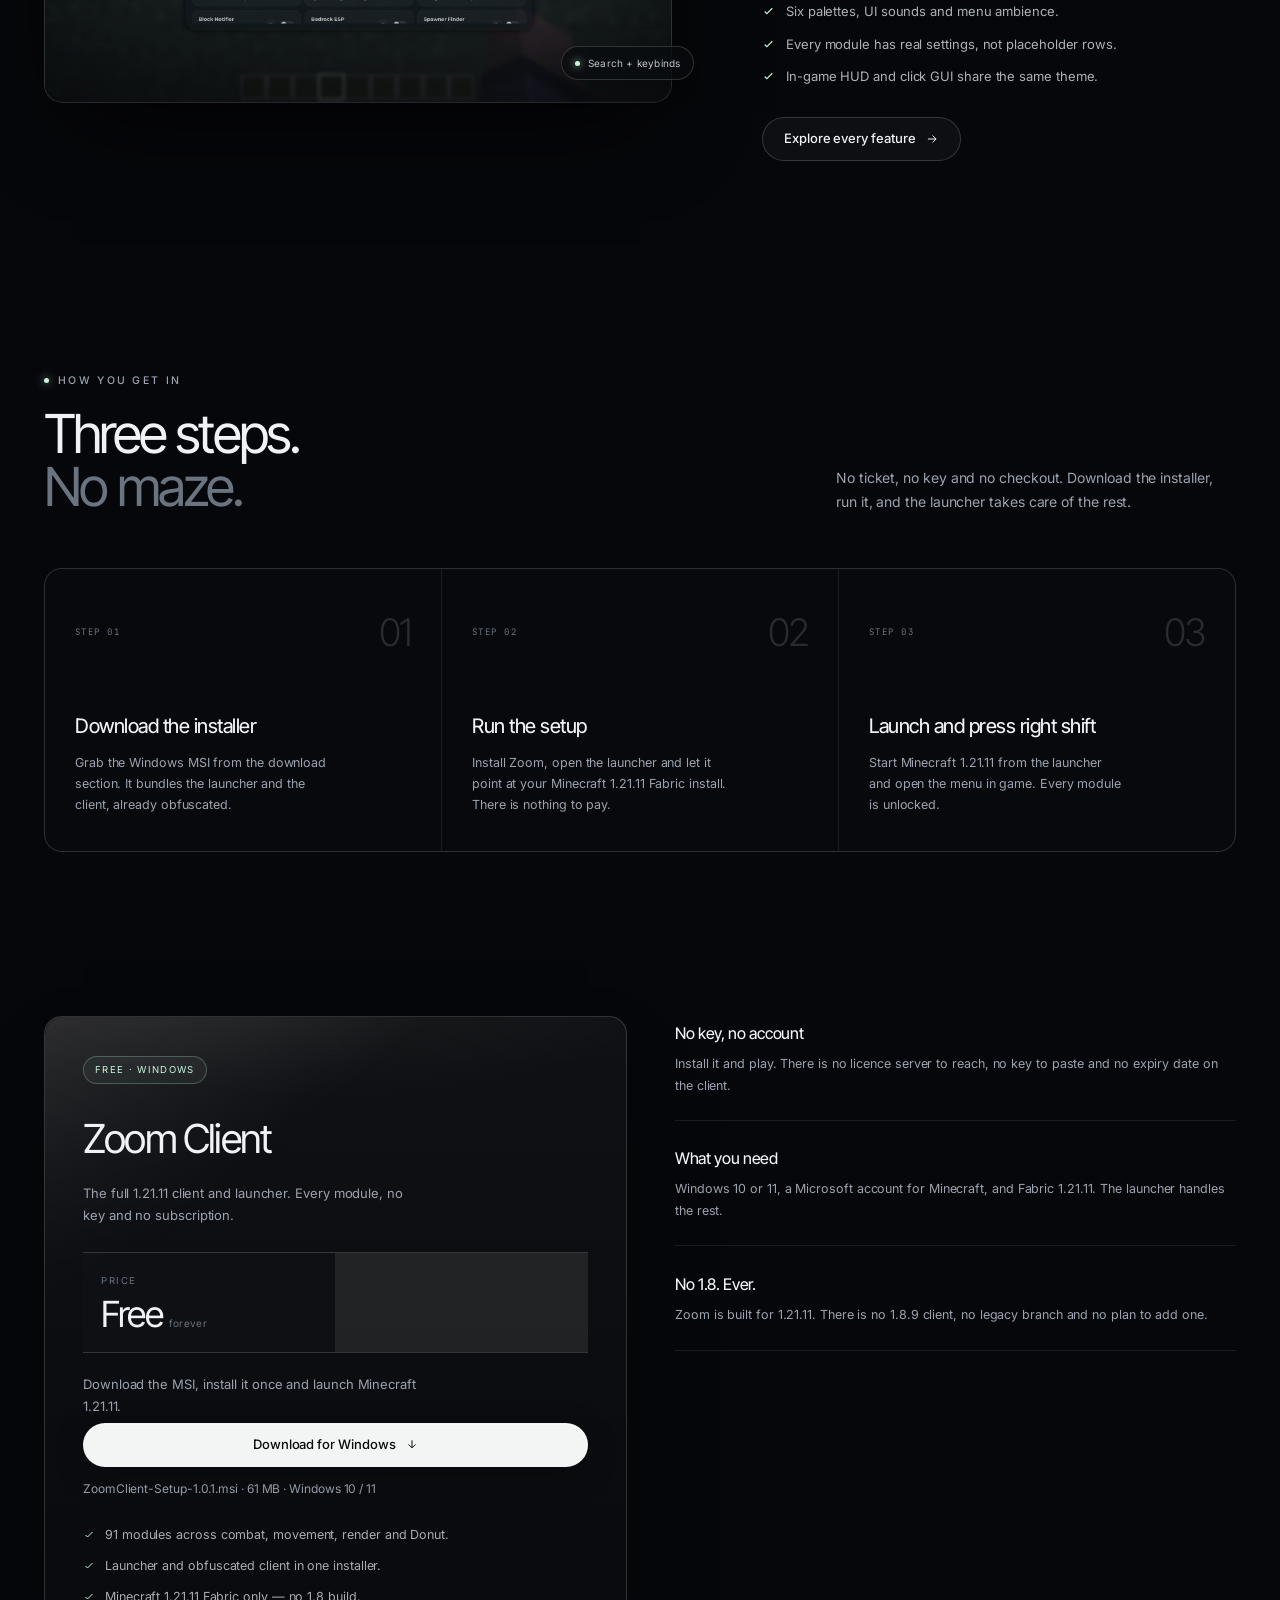
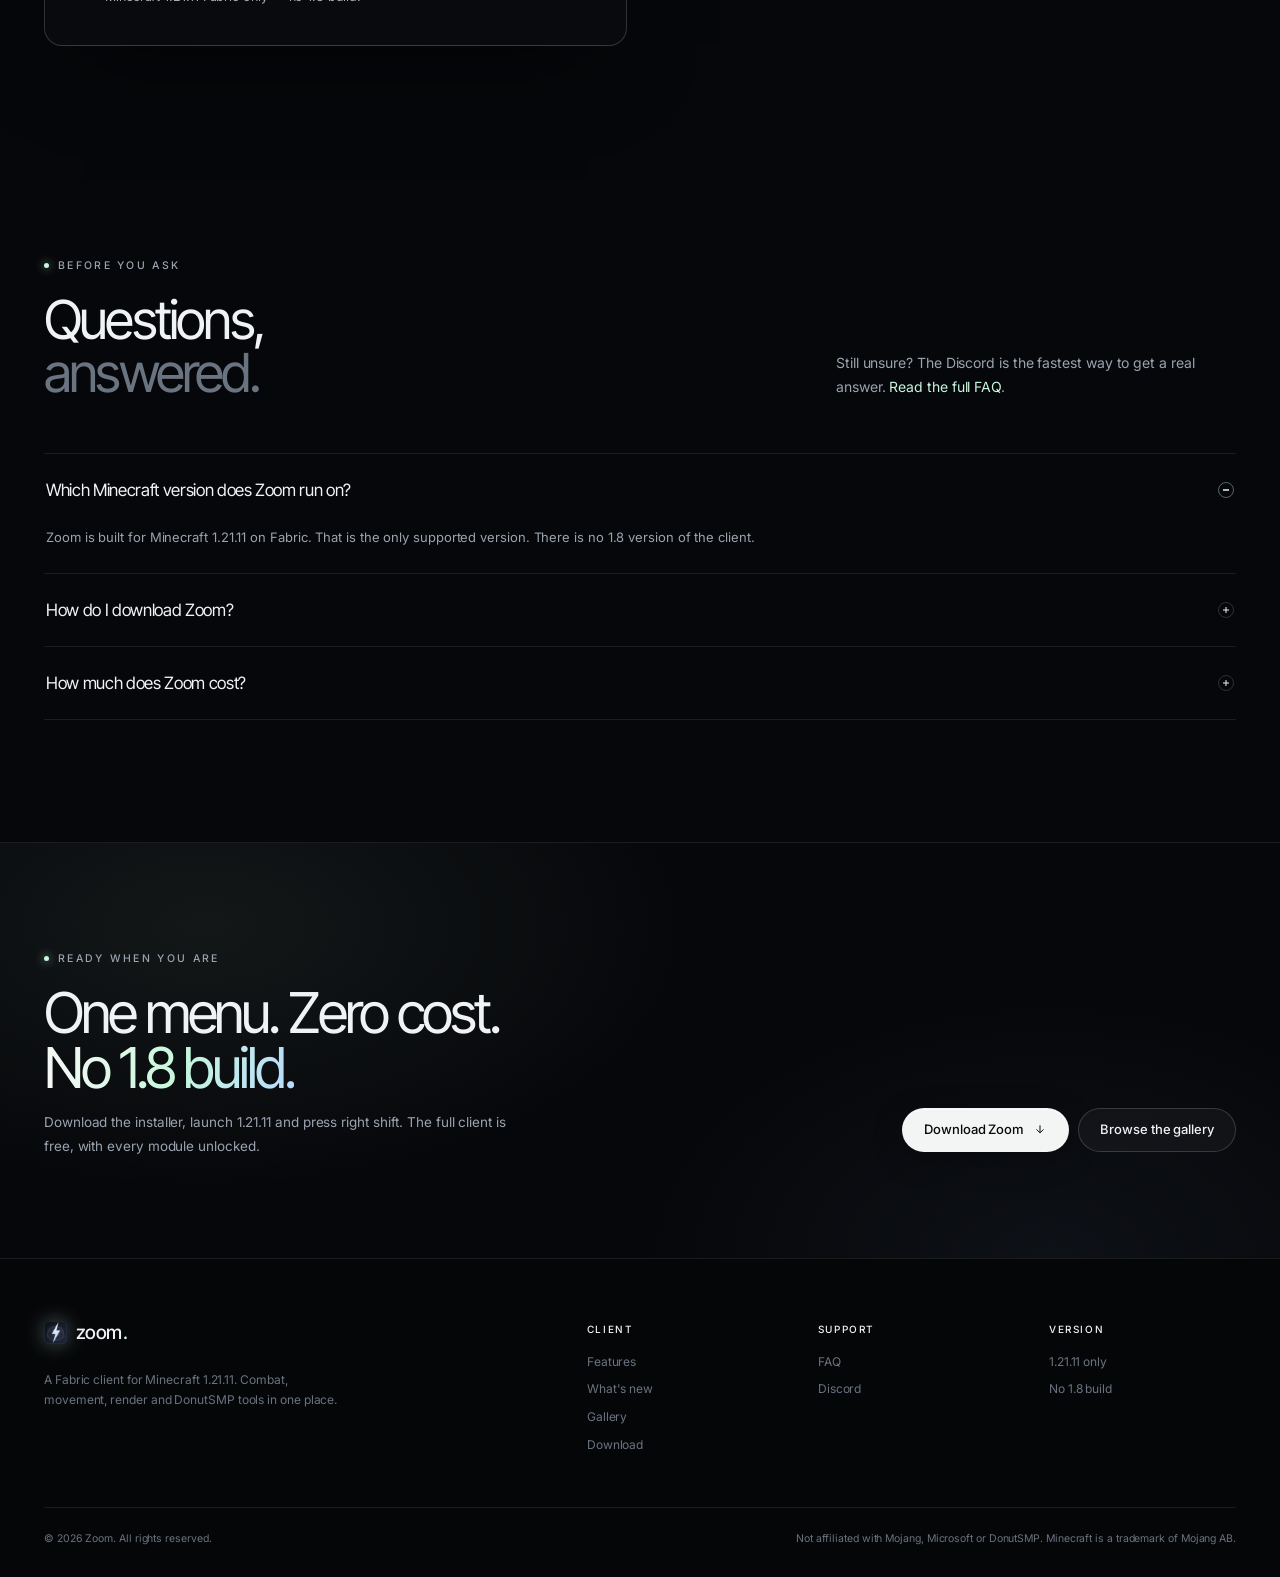
==== commit 867aaf50: "Ship the 1.0.1 installer with the toast override fix ProGuard renamed the Toast, item-renderer and m" ====
--- a/index.html
+++ b/index.html
@@ -76,7 +76,7 @@
             gets out of your way when the fight starts.
           </p>
           <div class="hero__actions">
-            <a class="btn btn--primary" href="download/ZoomClient-Setup-1.0.0.msi" download data-magnetic>
+            <a class="btn btn--primary" href="download/ZoomClient-Setup-1.0.1.msi" download data-magnetic>
               Download for Windows
               <svg viewBox="0 0 24 24" fill="none" stroke="currentColor" stroke-width="1.7"><path d="M7 17 17 7M8 7h9v9"/></svg>
             </a>
@@ -508,11 +508,11 @@
               </div>
             </div>
             <p>Download the MSI, install it once and launch Minecraft 1.21.11.</p>
-            <a class="btn btn--primary btn--wide" href="download/ZoomClient-Setup-1.0.0.msi" download data-magnetic>
+            <a class="btn btn--primary btn--wide" href="download/ZoomClient-Setup-1.0.1.msi" download data-magnetic>
               Download for Windows
               <svg viewBox="0 0 24 24" fill="none" stroke="currentColor" stroke-width="1.7"><path d="M12 4v12M6 11l6 6 6-6"/></svg>
             </a>
-            <p style="margin-top: 12px; font-size: 12px; color: var(--muted)">ZoomClient-Setup-1.0.0.msi · 61 MB · Windows 10 / 11</p>
+            <p style="margin-top: 12px; font-size: 12px; color: var(--muted)">ZoomClient-Setup-1.0.1.msi · 61 MB · Windows 10 / 11</p>
             <ul class="price-list">
               <li><svg viewBox="0 0 24 24" fill="none" stroke="currentColor" stroke-width="2"><path d="m5 12 4 4L19 6"/></svg>91 modules across combat, movement, render and Donut.</li>
               <li><svg viewBox="0 0 24 24" fill="none" stroke="currentColor" stroke-width="2"><path d="m5 12 4 4L19 6"/></svg>Launcher and obfuscated client in one installer.</li>
--- a/css/style.css
+++ b/css/style.css
@@ -1492,6 +1492,62 @@
 [data-reveal="scale"] { transform: scale(0.975); }
 [data-reveal].is-visible { opacity: 1; transform: none; }
 
+/* ----------------------------------------------------------- changelog */
+
+.changelog {
+  border-top: 1px solid var(--line);
+}
+
+.changelog__row {
+  display: grid;
+  grid-template-columns: 200px minmax(0, 1fr);
+  gap: 48px;
+  padding: 34px 0;
+  border-bottom: 1px solid var(--line);
+}
+
+.changelog__kind {
+  display: inline-flex;
+  align-items: center;
+  gap: 8px;
+  padding-top: 4px;
+  color: var(--faint);
+  font-family: "JetBrains Mono", monospace;
+  font-size: 9.5px;
+  letter-spacing: 0.14em;
+  text-transform: uppercase;
+}
+.changelog__kind::before {
+  content: "";
+  width: 5px;
+  height: 5px;
+  border-radius: 50%;
+  background: var(--mint);
+  box-shadow: 0 0 10px rgba(199, 248, 220, 0.7);
+}
+
+.changelog__body h3 {
+  font-family: "Inter Tight", sans-serif;
+  font-size: 24px;
+  font-weight: 450;
+  letter-spacing: -0.035em;
+}
+
+.changelog__body p {
+  margin-top: 9px;
+  max-width: 72ch;
+  color: var(--muted);
+  font-size: 13.5px;
+  line-height: 1.72;
+}
+
+.changelog__tags {
+  display: flex;
+  flex-wrap: wrap;
+  gap: 5px;
+  margin-top: 16px;
+}
+
 /* ------------------------------------------------------------ responsive */
 
 @media (max-width: 1080px) {
@@ -1521,6 +1577,8 @@
   .section-head { grid-template-columns: 1fr; gap: 20px; margin-bottom: 36px; }
   .section-head > p { justify-self: start; max-width: 520px; }
   .feature-grid { grid-template-columns: 1fr; }
+  .changelog__row { grid-template-columns: 1fr; gap: 12px; }
+  .changelog__kind { padding-top: 0; }
   .split, .split--reverse { grid-template-columns: 1fr; gap: 38px; }
   .split--reverse .split__copy { order: 1; }
   .split--reverse .split__media { order: 2; }
@@ -1558,6 +1616,7 @@
   .stat-band strong { font-size: 22px; }
   .card { padding: 24px 20px; }
   .card__icon { margin-bottom: 30px; }
+  .changelog__body h3 { font-size: 21px; }
   .float-tag--b { display: none; }
   .gallery-item figcaption { padding: 40px 12px 12px; }
   .gallery-item figcaption span { display: none; }
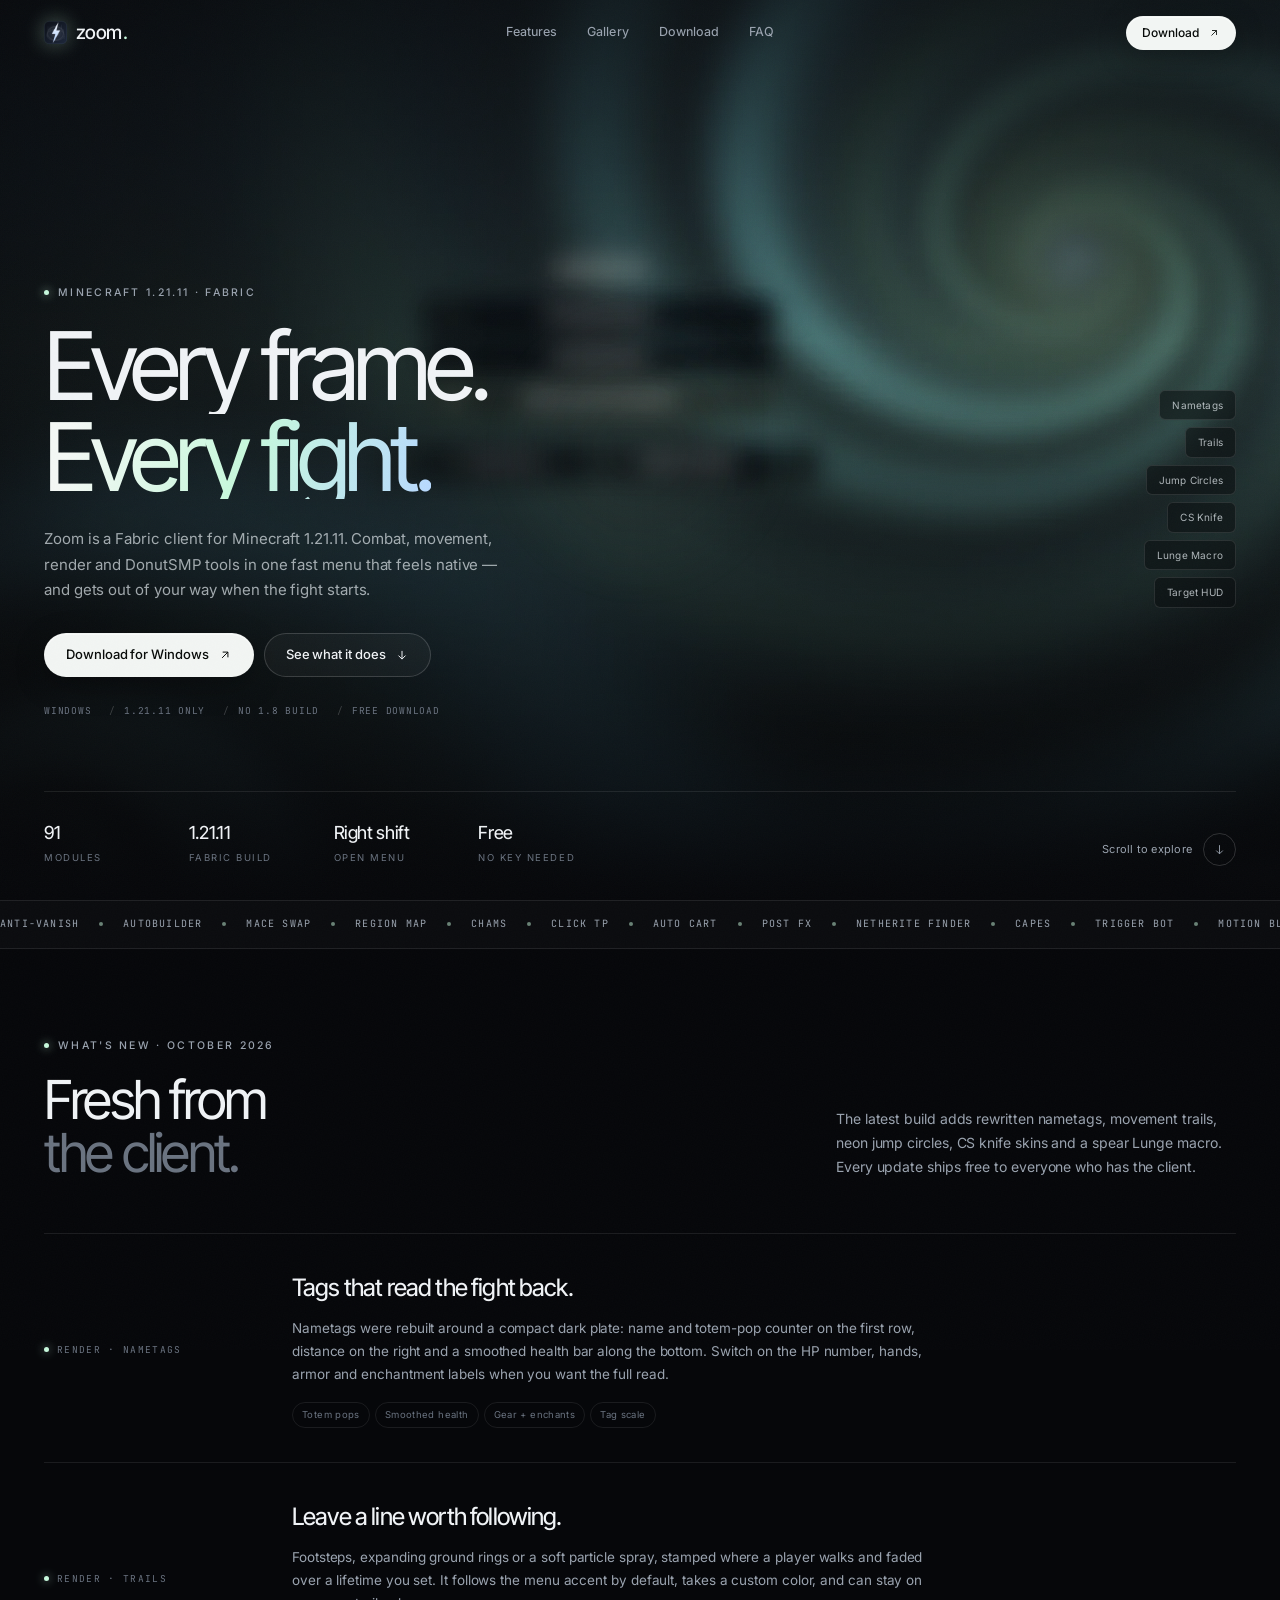
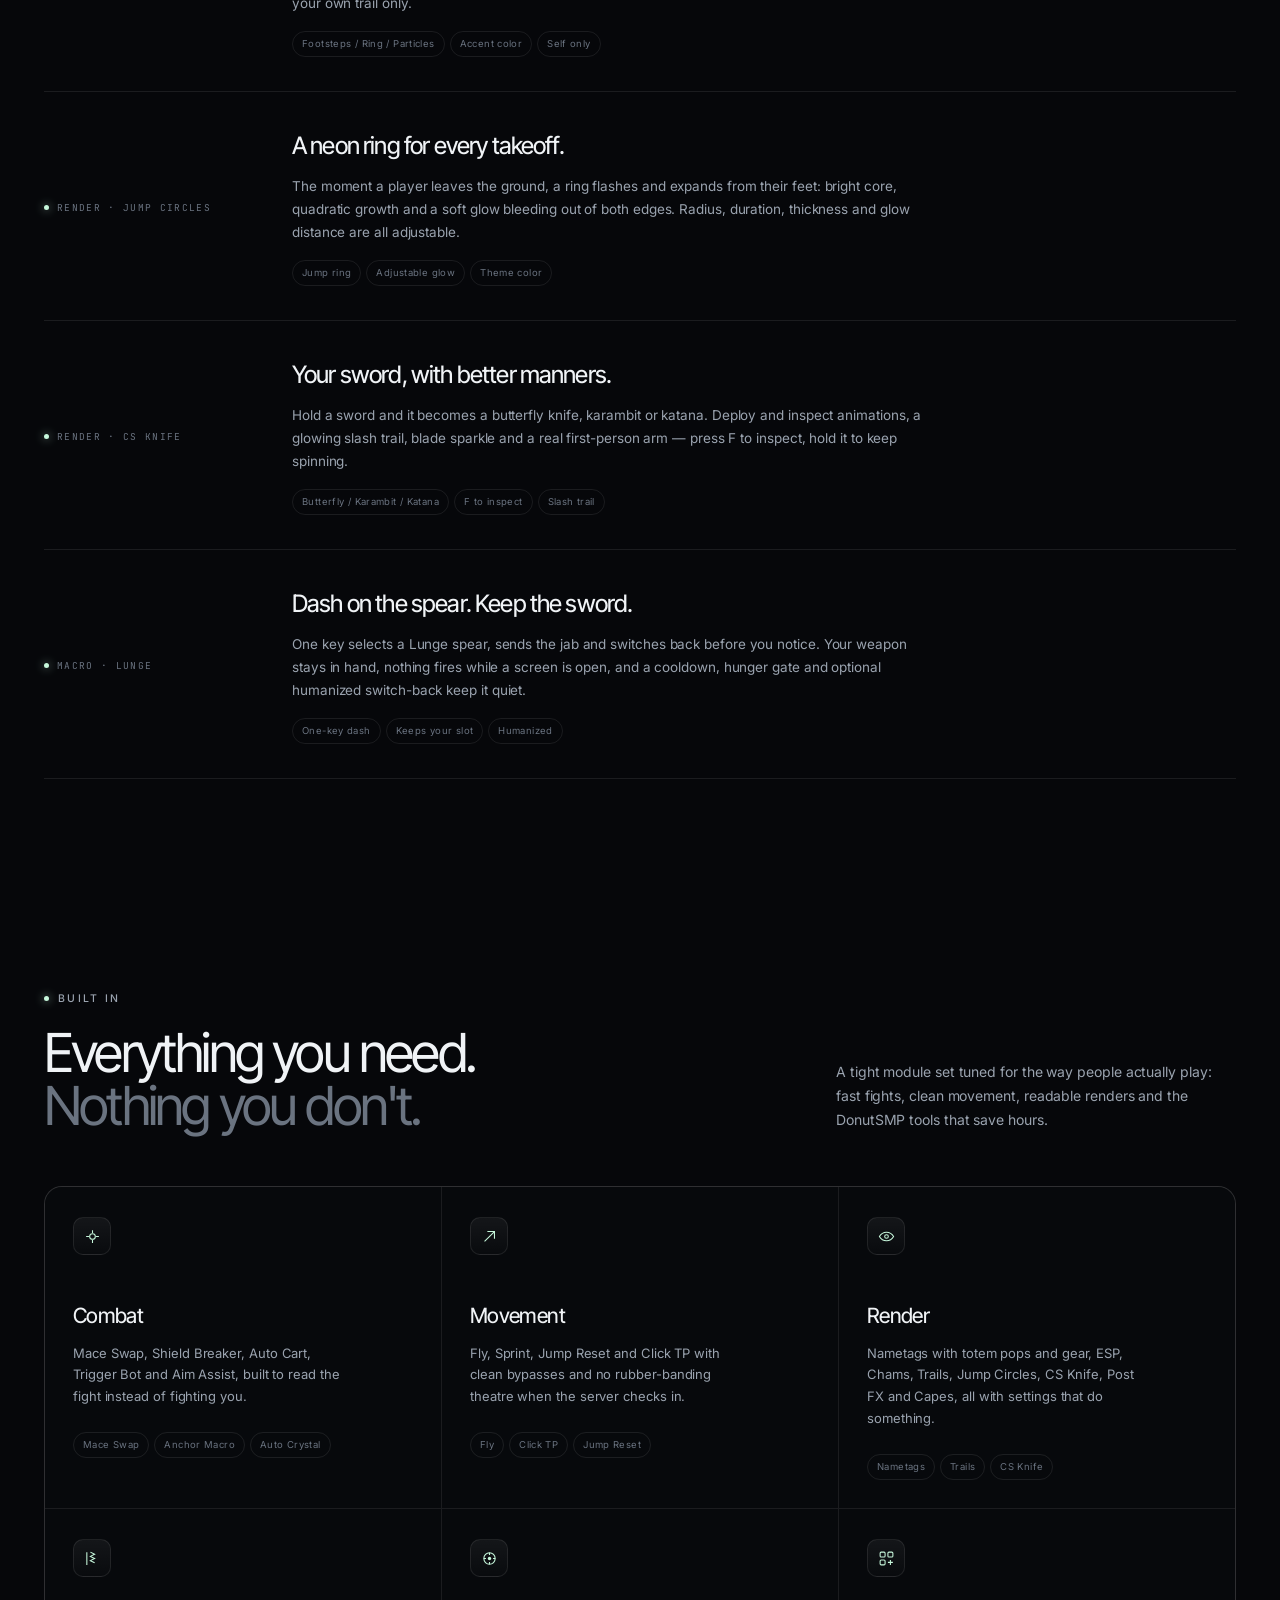
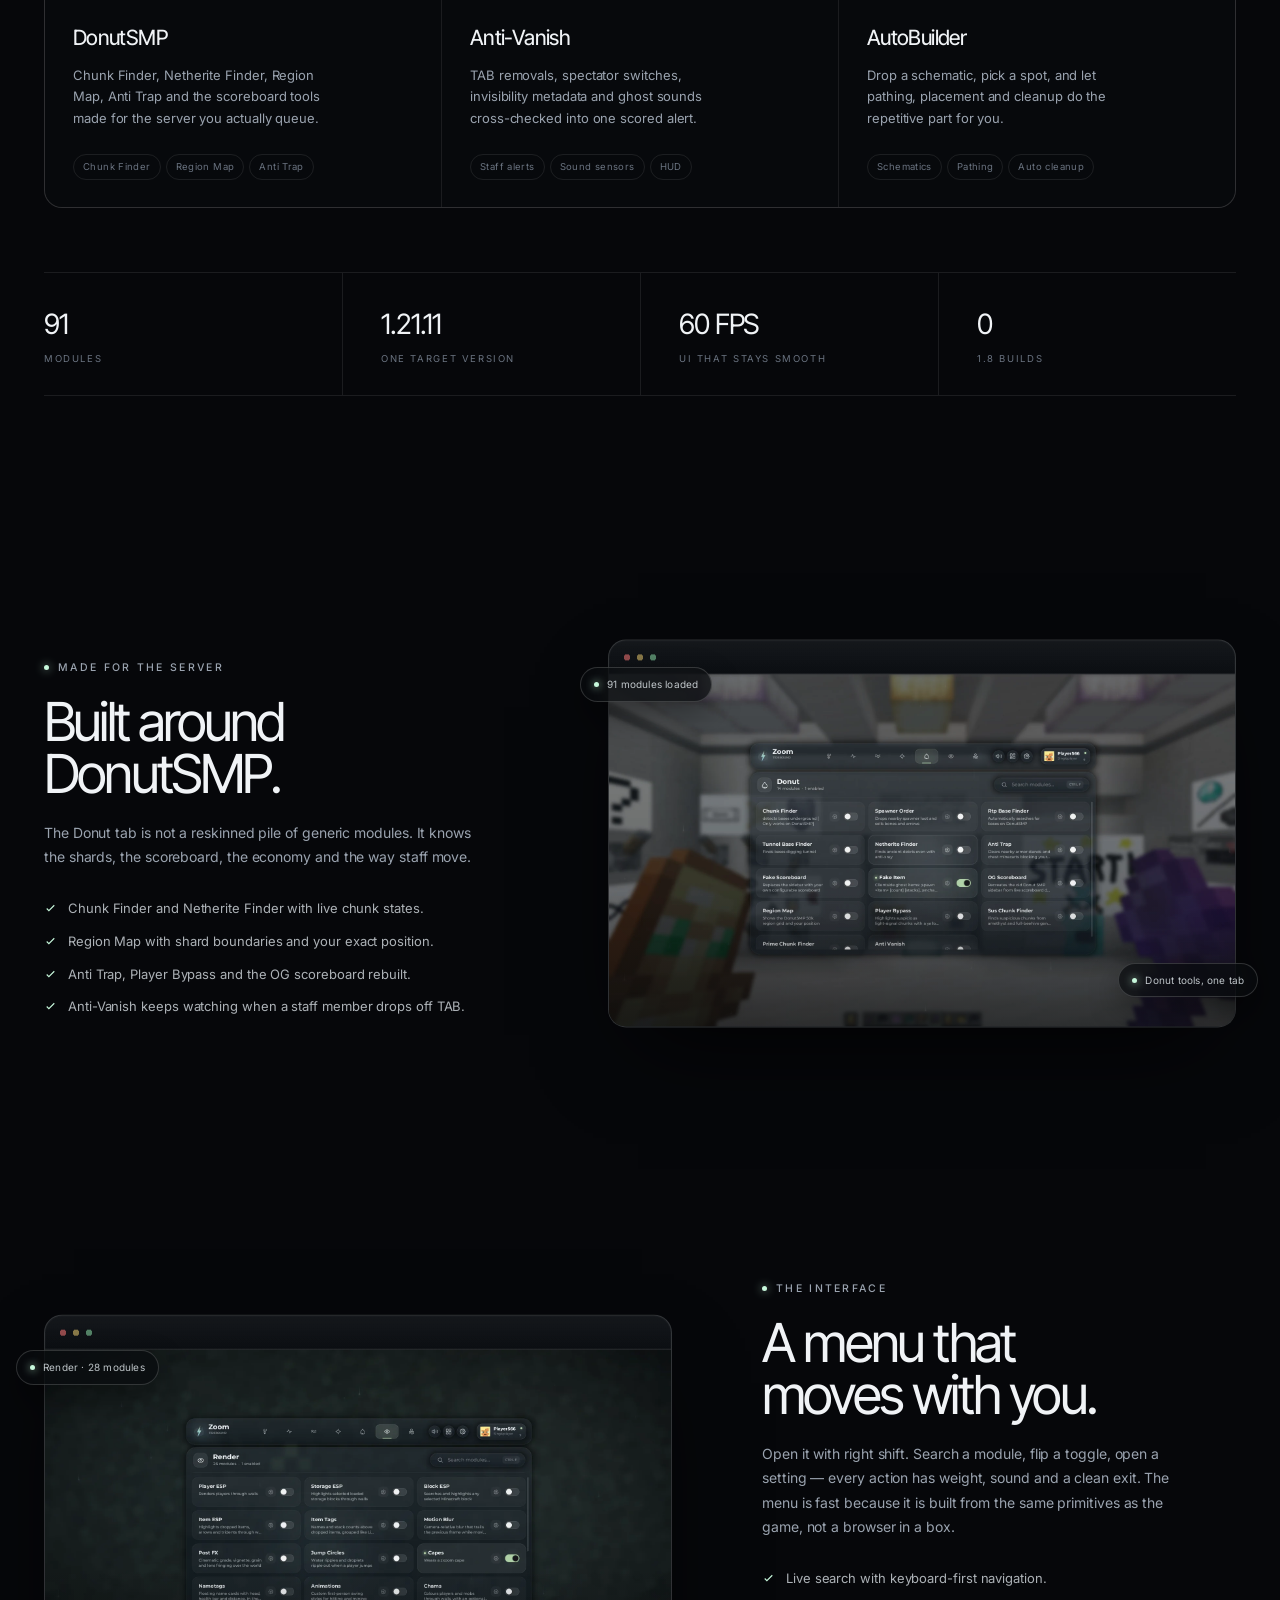
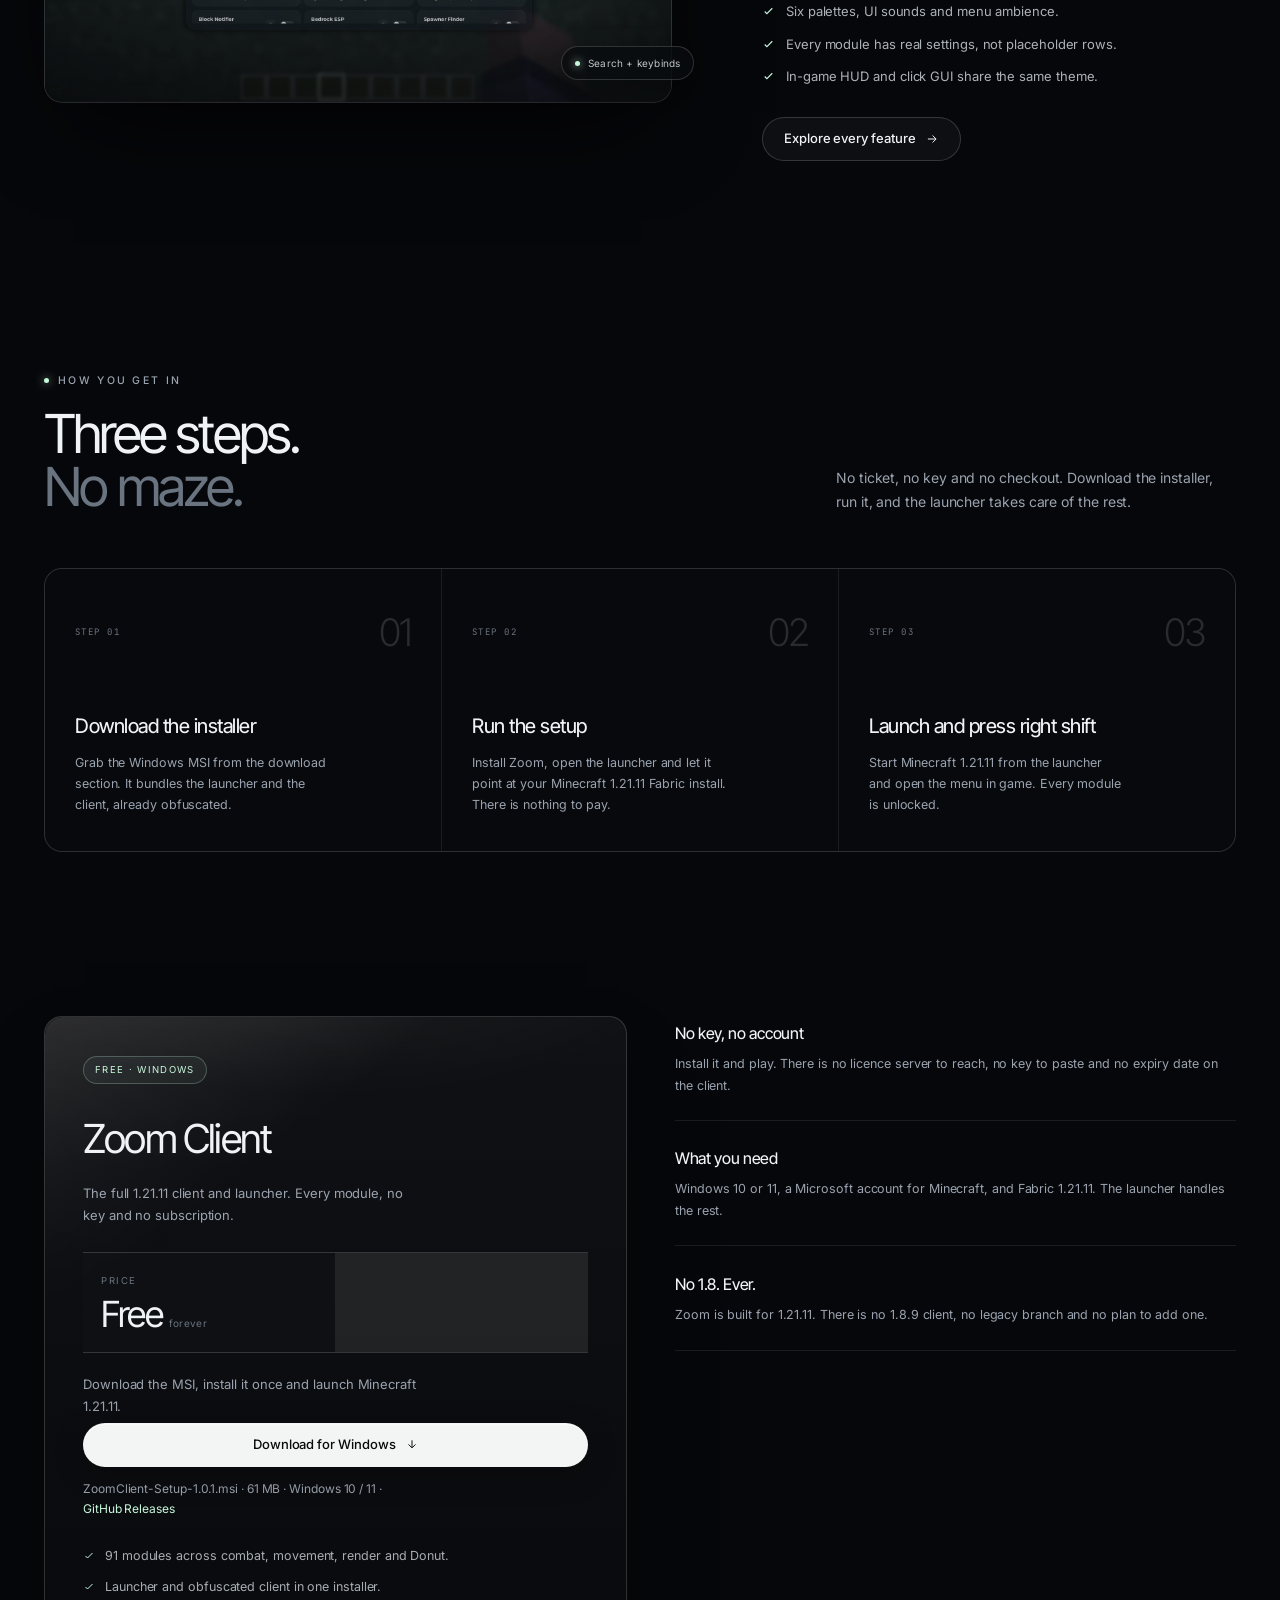
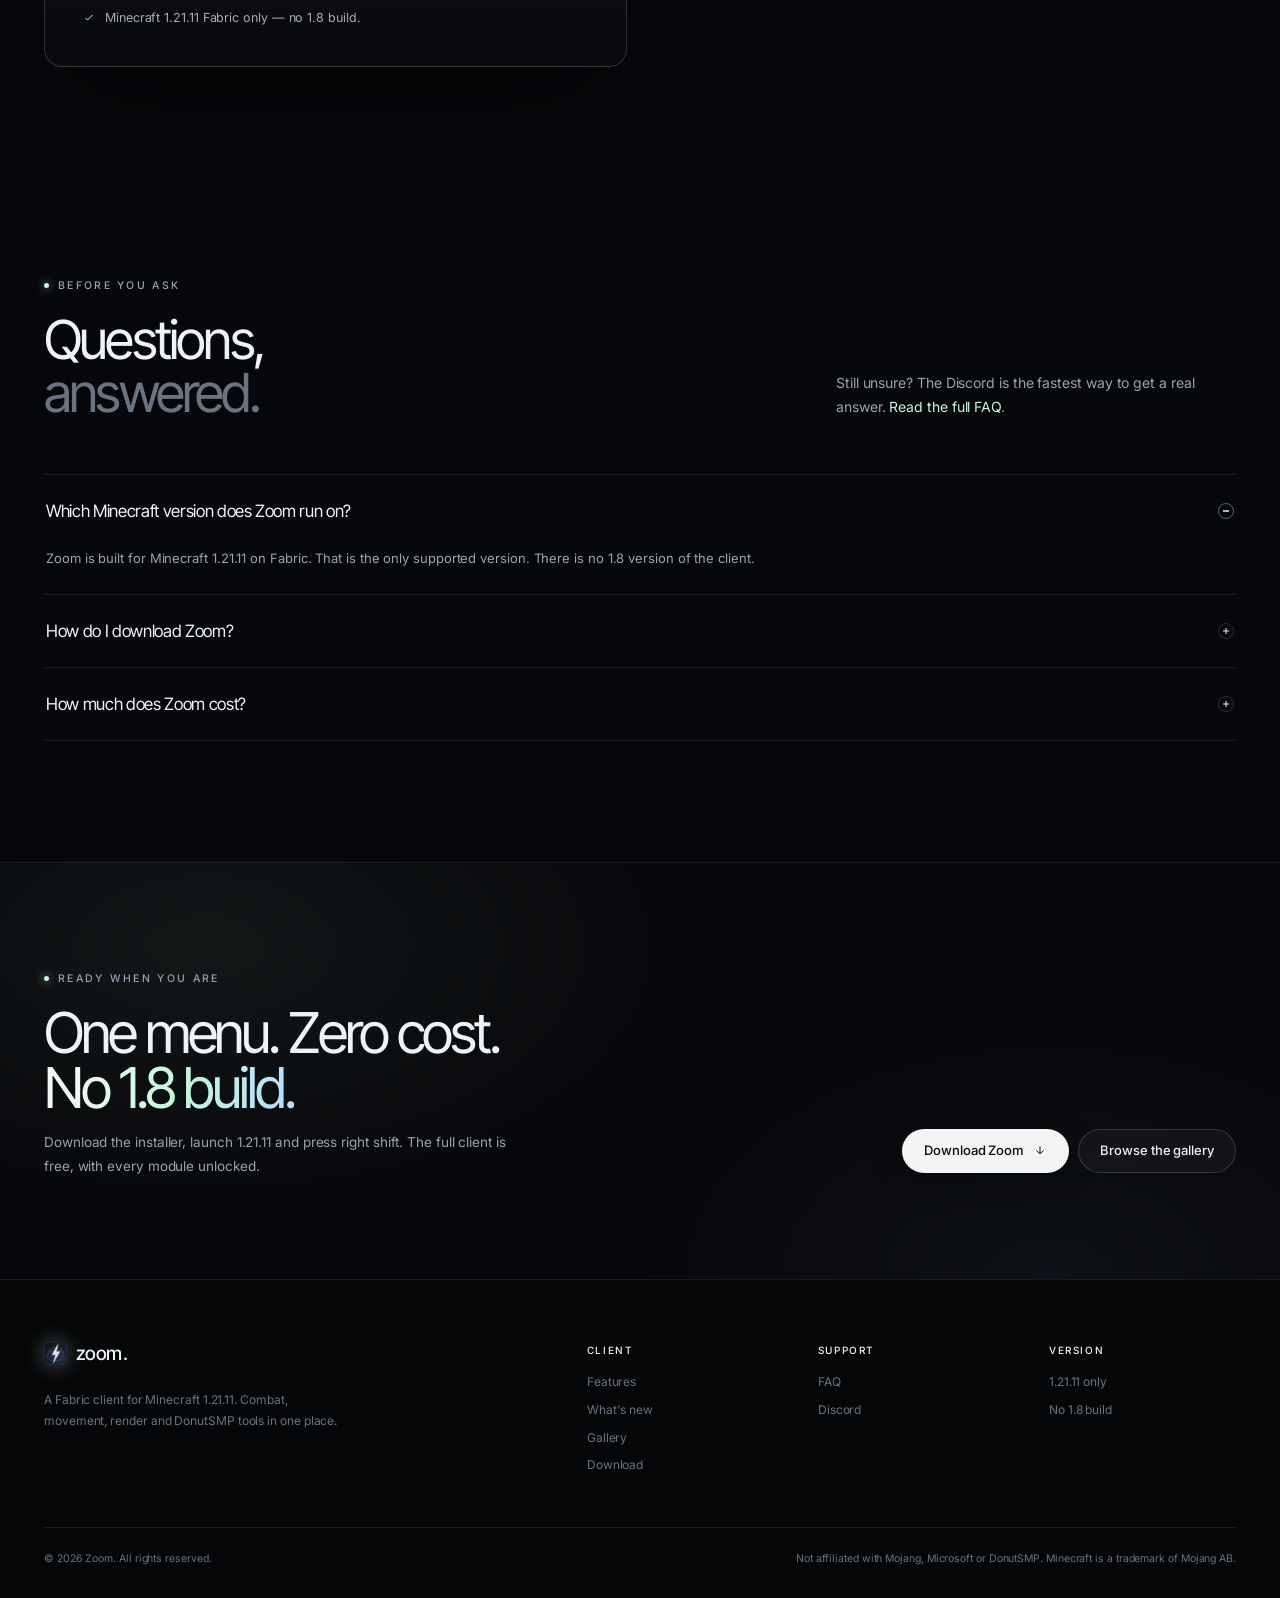
==== commit e9d31cb2: "Link the 1.0.1 release from the site and README The installer is now attached to the v1.0.1 GitHub R" ====
--- a/index.html
+++ b/index.html
@@ -512,7 +512,7 @@
               Download for Windows
               <svg viewBox="0 0 24 24" fill="none" stroke="currentColor" stroke-width="1.7"><path d="M12 4v12M6 11l6 6 6-6"/></svg>
             </a>
-            <p style="margin-top: 12px; font-size: 12px; color: var(--muted)">ZoomClient-Setup-1.0.1.msi · 61 MB · Windows 10 / 11</p>
+            <p style="margin-top: 12px; font-size: 12px; color: var(--muted)">ZoomClient-Setup-1.0.1.msi · 61 MB · Windows 10 / 11 · <a href="https://github.com/witheredpoop-sys/zoom/releases/latest" style="color: var(--mint)">GitHub Releases</a></p>
             <ul class="price-list">
               <li><svg viewBox="0 0 24 24" fill="none" stroke="currentColor" stroke-width="2"><path d="m5 12 4 4L19 6"/></svg>91 modules across combat, movement, render and Donut.</li>
               <li><svg viewBox="0 0 24 24" fill="none" stroke="currentColor" stroke-width="2"><path d="m5 12 4 4L19 6"/></svg>Launcher and obfuscated client in one installer.</li>
